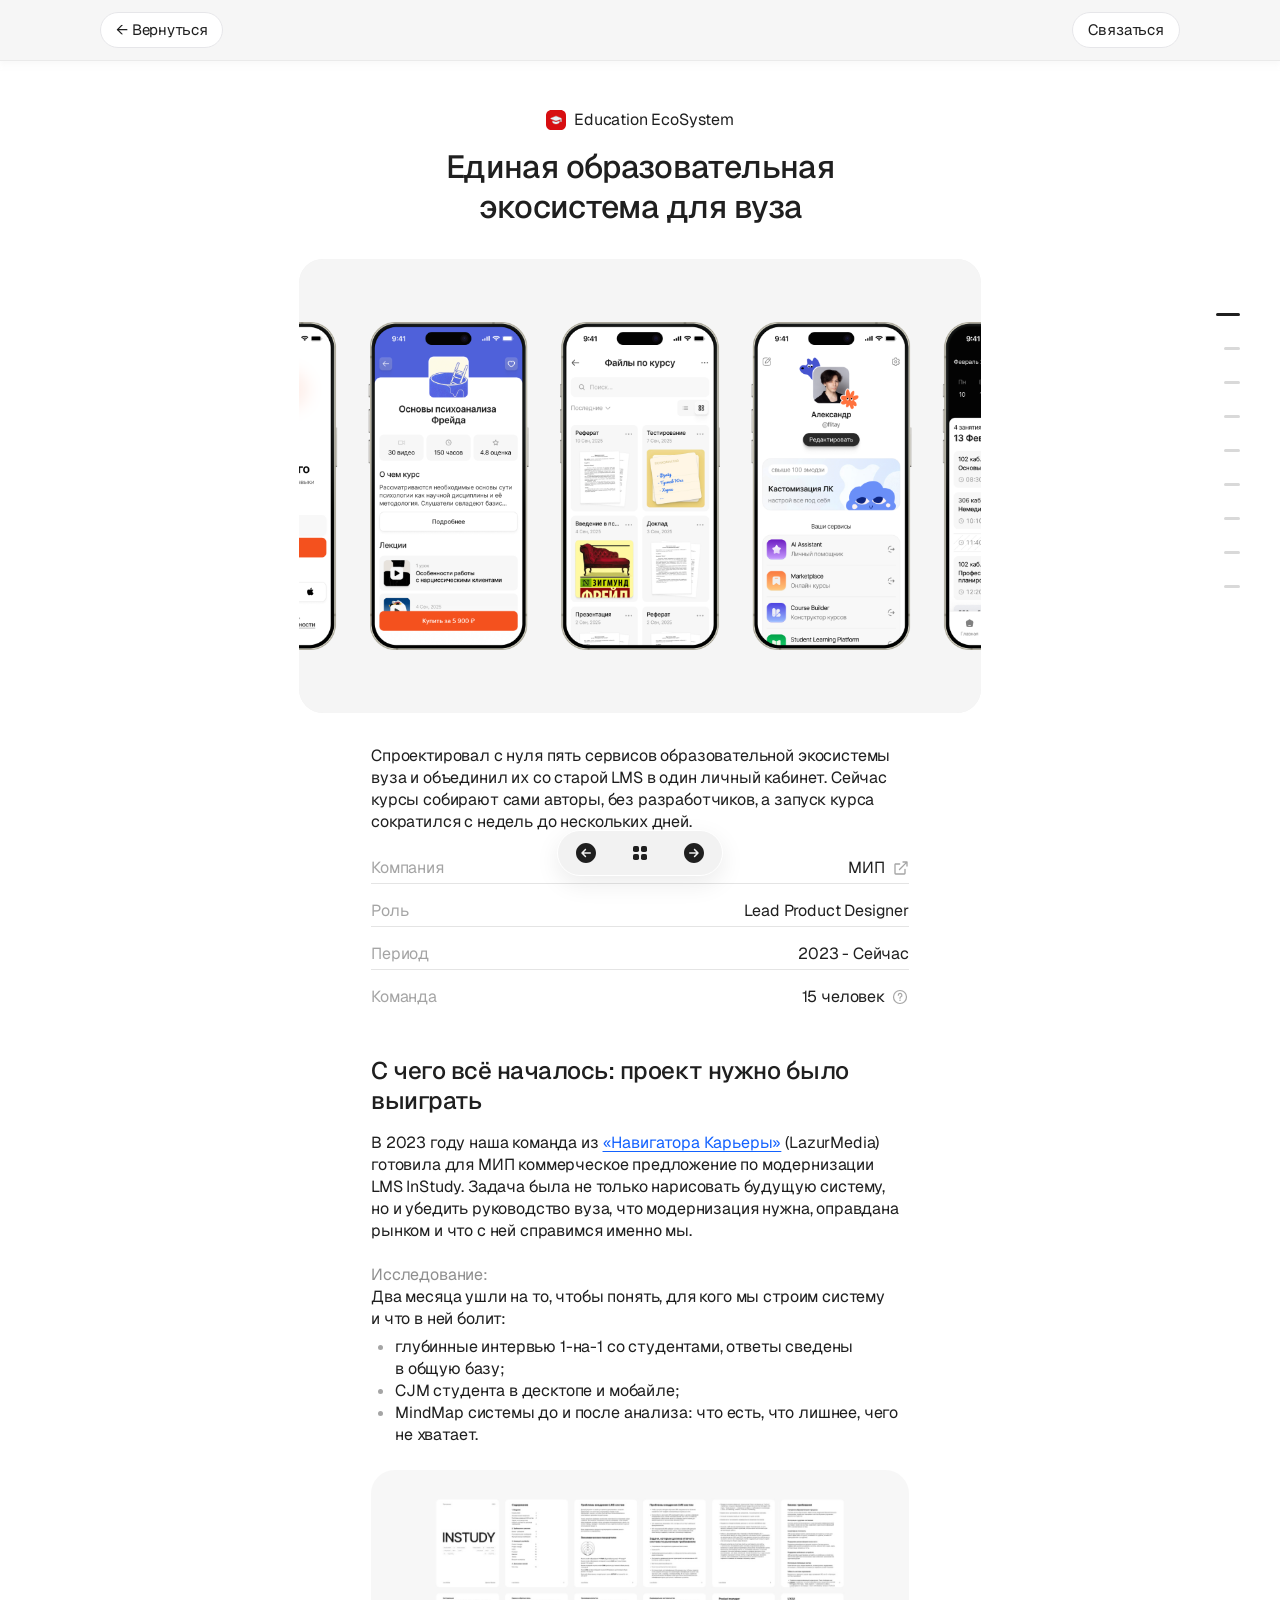
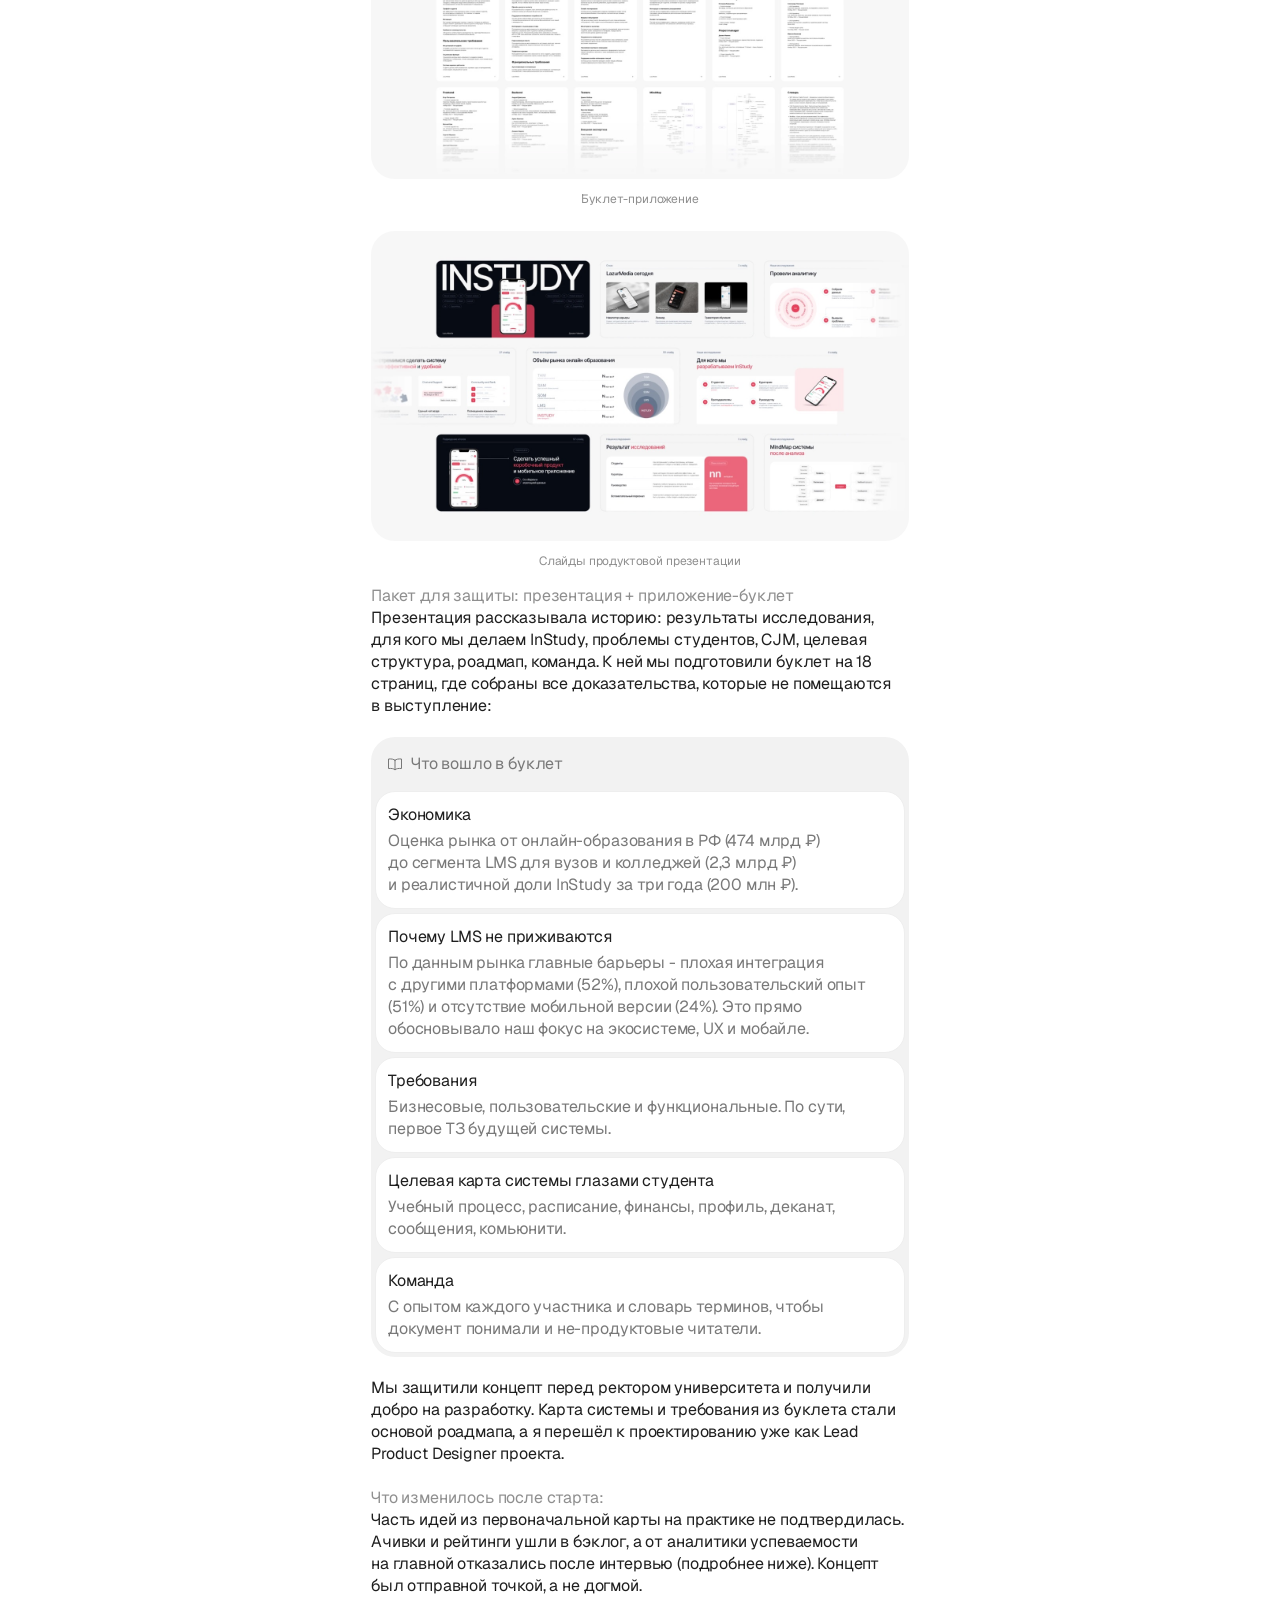
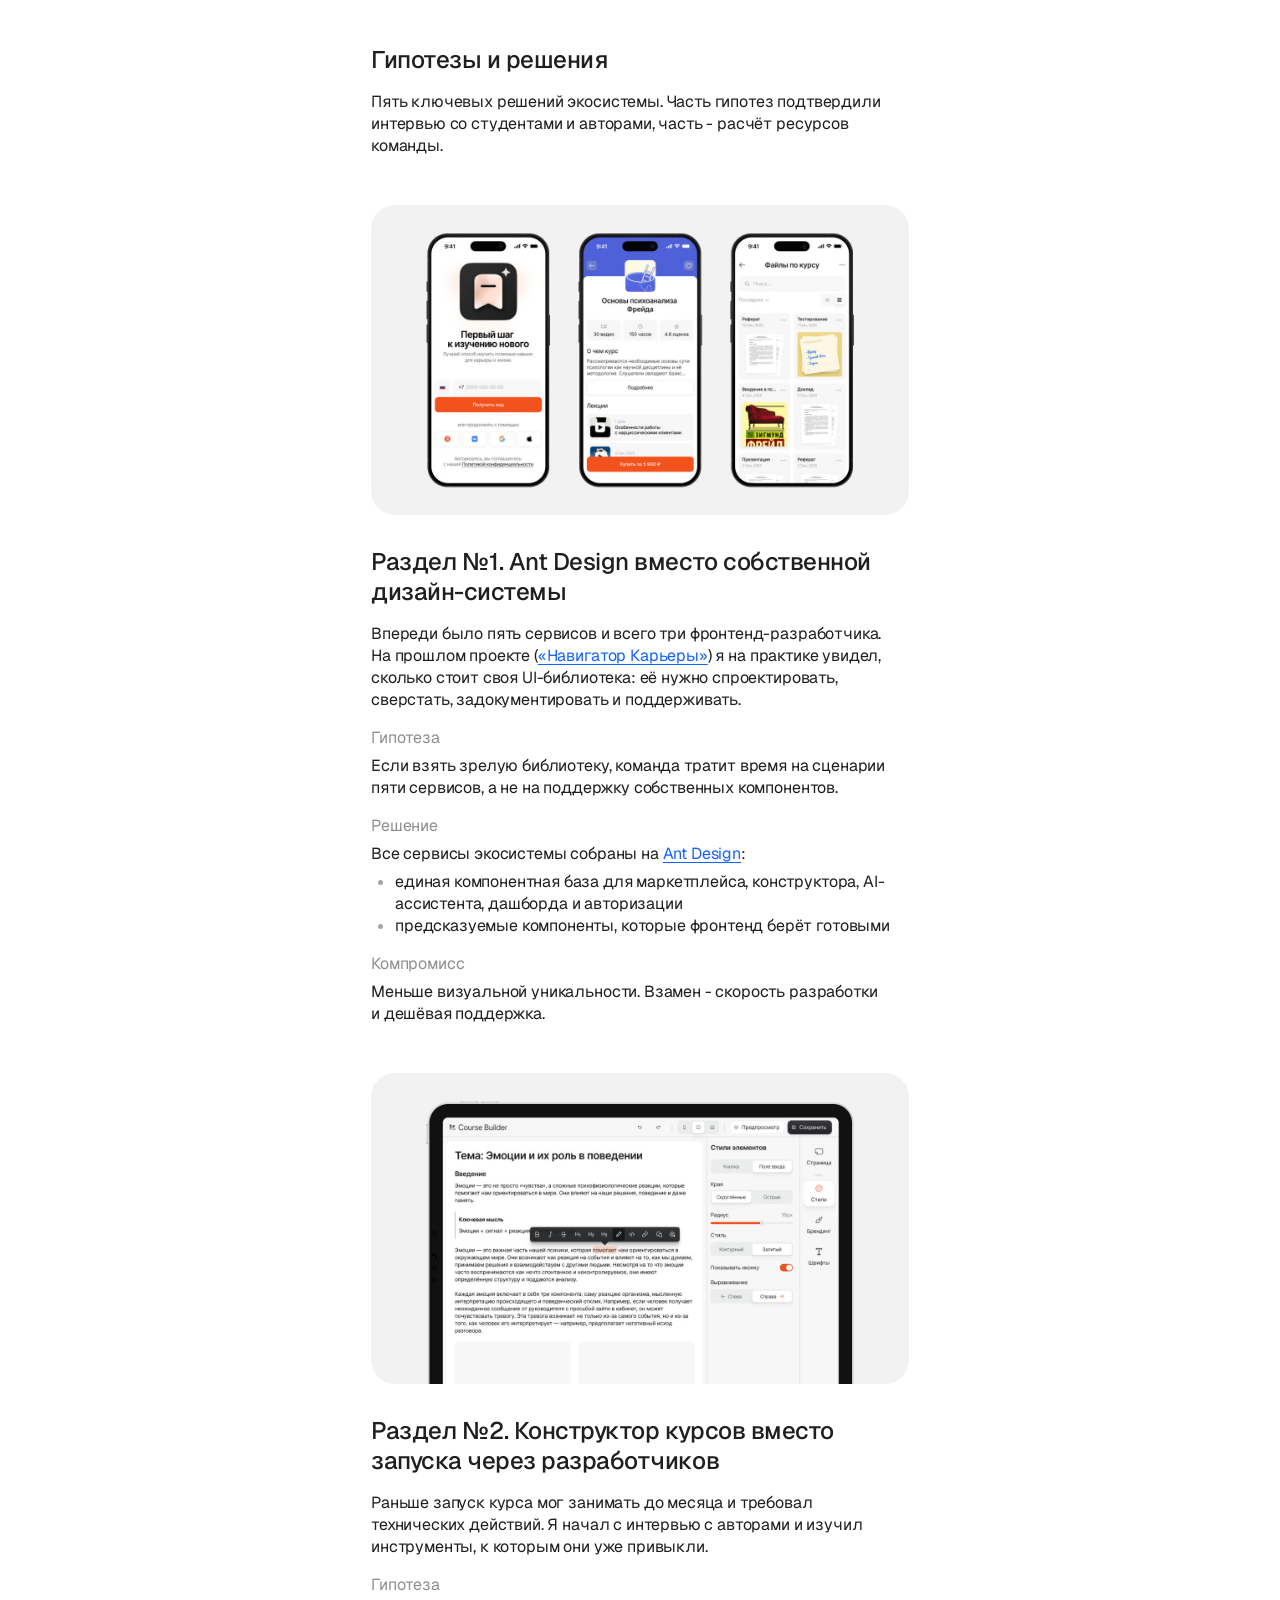
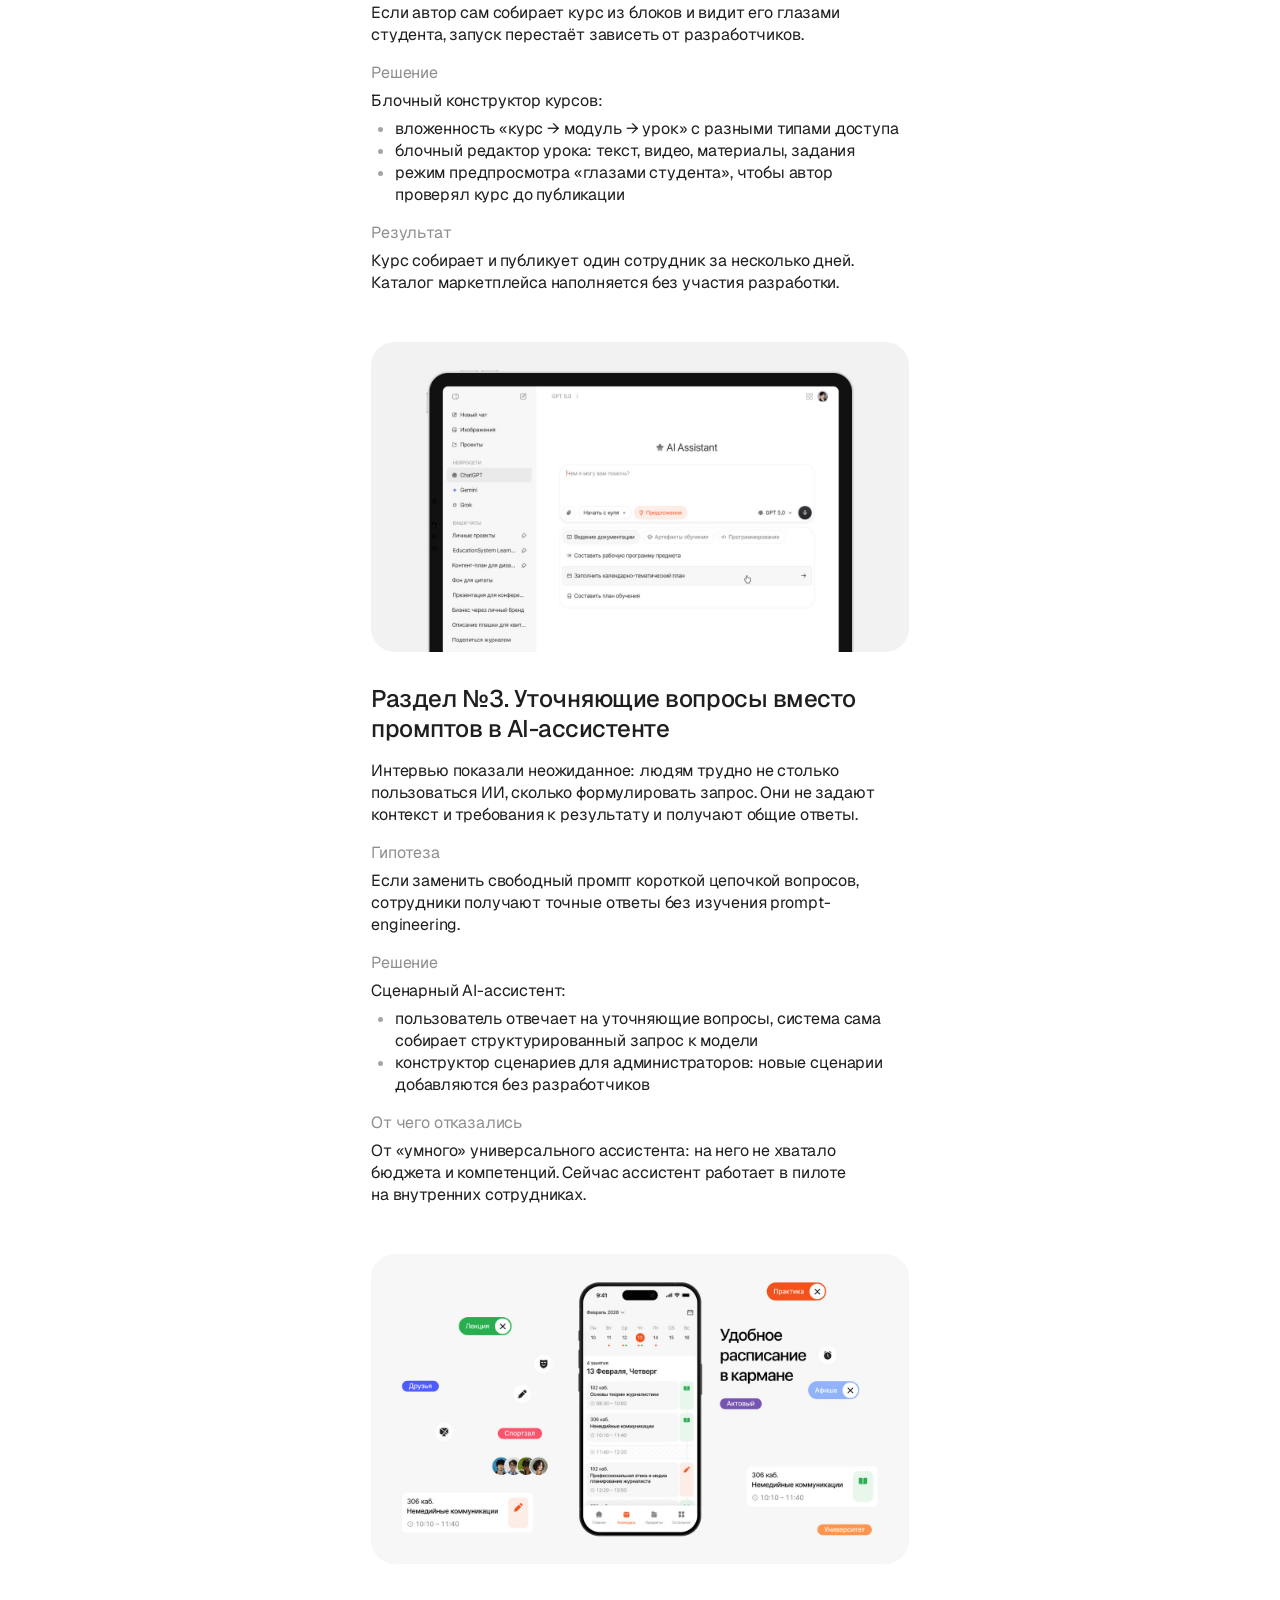
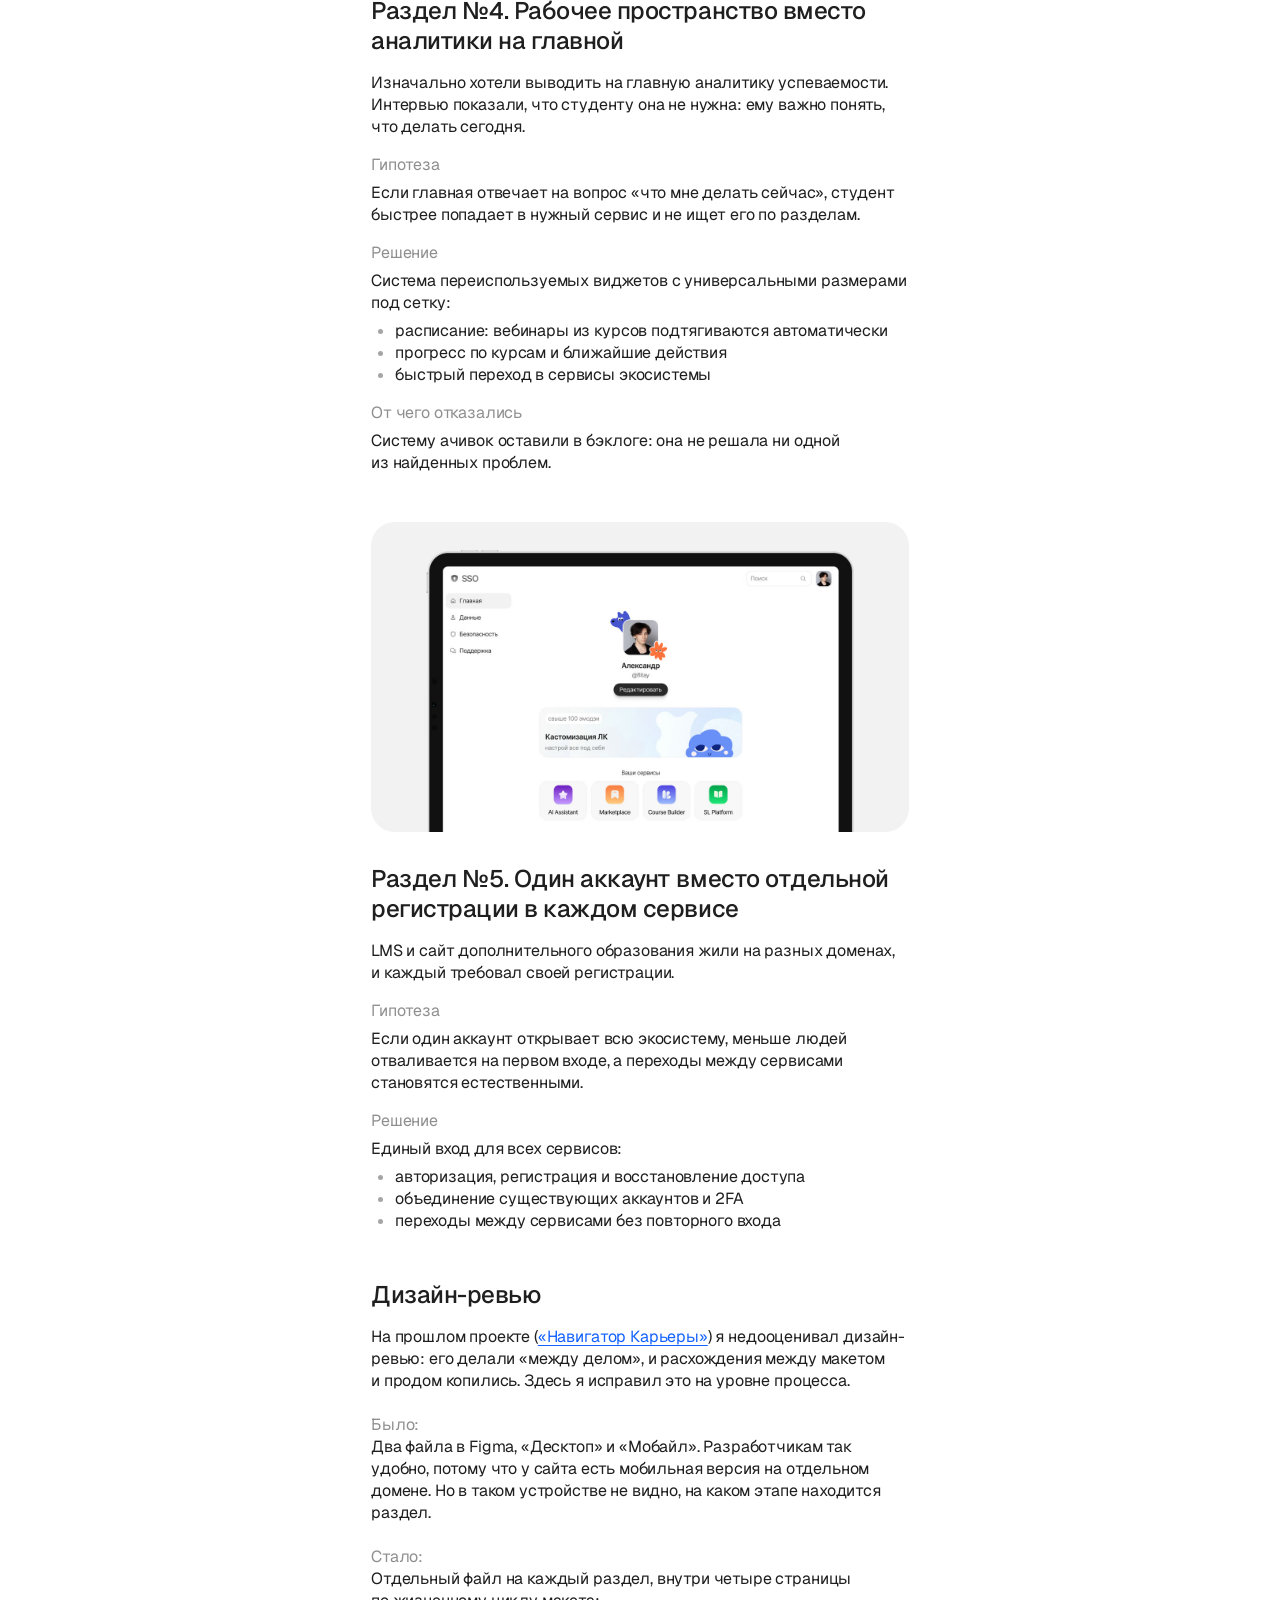
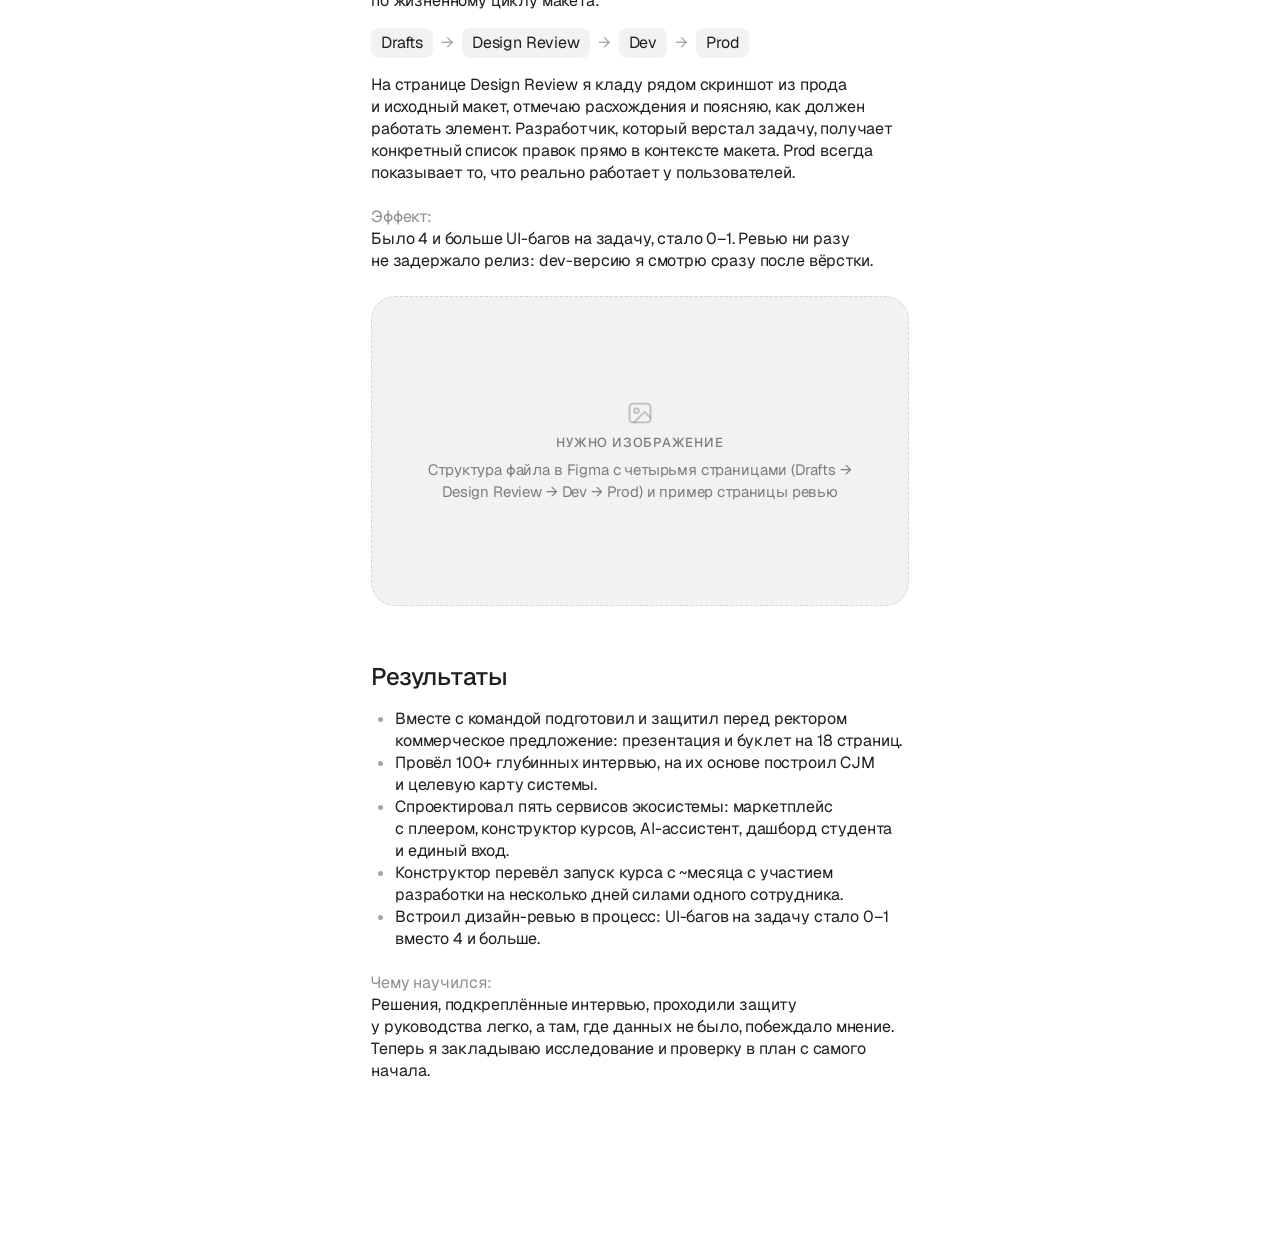
==== education/index.html @ 08cd6690 "Education: иконка книги у «Что вошло в буклет» Co-Authored-By: Claude Opus 5.5 <noreply@anthropic.co" ====
<!doctype html>
<html lang="ru">
<head>
  <meta charset="utf-8">
  <meta name="viewport" content="width=device-width, initial-scale=1">
  <title>Education EcoSystem - кейс Александра Лекомцева</title>
  <meta name="description" content="Спроектировал с нуля пять сервисов образовательной экосистемы вуза и объединил их со старой LMS в один личный кабинет.">
  <meta property="og:type" content="article">
  <meta property="og:title" content="Education EcoSystem - кейс Александра Лекомцева">
  <meta property="og:image" content="../assets/img/proj-edu.png">
  <meta name="theme-color" content="#FFFFFF">
  <link rel="icon" type="image/png" href="../assets/img/favicon.png">
  <link rel="preload" href="../assets/fonts/Geist.woff2" as="font" type="font/woff2" crossorigin>
  <link rel="stylesheet" href="../case.css">
  <script>document.documentElement.classList.add('js');try{var k='seen:'+location.pathname;if(sessionStorage.getItem(k))document.documentElement.classList.add('seen');sessionStorage.setItem(k,'1')}catch(e){}</script>
  <!-- Vercel Web Analytics -->
  <script>window.va = window.va || function () { (window.vaq = window.vaq || []).push(arguments); };</script>
  <script defer src="/_vercel/insights/script.js"></script>
  <!-- Vercel Speed Insights -->
  <script>window.si = window.si || function () { (window.siq = window.siq || []).push(arguments); };</script>
  <script defer src="/_vercel/speed-insights/script.js"></script>
</head>
<body>
  <a class="skip-link" href="#main">Перейти к содержанию</a>

  <header class="case-header">
    <a class="icon-btn icon-btn--text" href="../" data-back>← Вернуться</a>
    <a class="icon-btn icon-btn--text" href="https://t.me/flitay" target="_blank" rel="noopener">Связаться</a>
  </header>

  <main class="case case--narrow" id="main">
    <div class="case-top">
      <div class="c-intro reveal">
        <span class="c-brand"><img src="../assets/cases/icons/logo-education.svg" alt="">Education EcoSystem</span>
        <h1 class="h1">Единая образовательная экосистема для&nbsp;вуза</h1>
      </div>
      <figure class="picture reveal"><img src="../assets/img/proj-edu.png" alt="Экраны мобильного приложения Education EcoSystem" width="1040" height="692"></figure>
      <section class="block reveal">
        <div class="inset">
          <div class="prose"><p>Спроектировал с&nbsp;нуля пять сервисов образовательной экосистемы вуза и&nbsp;объединил их&nbsp;со&nbsp;старой LMS в&nbsp;один личный кабинет. Сейчас курсы собирают сами авторы, без&nbsp;разработчиков, а&nbsp;запуск курса сократился с&nbsp;недель до&nbsp;нескольких дней.</p></div>
          <div class="points"><div class="point"><span class="point__label">Компания</span><a class="company-link" href="https://inpsycho.ru/" target="_blank" rel="noopener" data-tip="Перейти на сайт">МИП<img src="../assets/cases/icons/link-a.svg" alt=""></a></div><div class="point"><span class="point__label">Роль</span><span>Lead Product Designer</span></div><div class="point"><span class="point__label">Период</span><span>2023 - Сейчас</span></div><div class="point"><span class="point__label">Команда</span><span class="team">15 человек<button class="team-info" type="button" data-tip="Владелец продукта, PM, тимлид, аналитик, 3 фронтенд- и 4 бэкенд-разработчика, 3 системных администратора, QA" data-tip-wrap aria-label="Состав команды: Владелец продукта, PM, тимлид, аналитик, 3 фронтенд- и 4 бэкенд-разработчика, 3 системных администратора, QA"><svg viewBox="0 0 16 16" fill="none" aria-hidden="true"><circle cx="8" cy="8" r="6.5" stroke="currentColor" stroke-width="1.2"/><path d="M6.3 6.2a1.8 1.8 0 1 1 2.6 1.6c-.5.3-.9.6-.9 1.2v.3" stroke="currentColor" stroke-width="1.2" stroke-linecap="round"/><circle cx="8" cy="11.3" r=".75" fill="currentColor"/></svg></button></span></div></div>
        </div>
      </section>
    </div>

    <section class="block" id="research">
      <div class="inset reveal">
        <h2 class="h2" data-toc="1" data-toc-label="С чего всё началось">С&nbsp;чего всё началось: проект нужно было выиграть</h2>
        <div class="prose"><p>В&nbsp;2023 году наша команда из <a class="link-preview" href="../navigator/">«Навигатора Карьеры»<span class="link-preview__card" aria-hidden="true"><img src="../assets/cases/navigator/cover.jpg" alt="" loading="lazy"><span class="link-preview__meta"><span class="link-preview__title">Навигатор Карьеры</span><span class="link-preview__year">2020&nbsp;- 2024</span></span><span class="link-preview__cta">Открыть кейс →</span></span></a> (LazurMedia) готовила для&nbsp;МИП коммерческое предложение по&nbsp;модернизации LMS InStudy. Задача была не&nbsp;только нарисовать будущую систему, но&nbsp;и&nbsp;убедить руководство вуза, что&nbsp;модернизация нужна, оправдана рынком и&nbsp;что&nbsp;с&nbsp;ней справимся именно мы.</p><p class="c-gap"><span class="lead-label">Исследование:</span><br>Два месяца ушли на&nbsp;то, чтобы понять, для&nbsp;кого мы&nbsp;строим систему и&nbsp;что&nbsp;в&nbsp;ней болит:</p><ul><li>глубинные интервью 1-на-1 со&nbsp;студентами, ответы сведены в&nbsp;общую базу;</li><li>CJM студента в&nbsp;десктопе и&nbsp;мобайле;</li><li>MindMap системы до&nbsp;и&nbsp;после анализа: что&nbsp;есть, что&nbsp;лишнее, чего не&nbsp;хватает.</li></ul></div><figure class="picture"><img src="../assets/cases/education/booklet.jpg" alt="Буклет-приложение InStudy на 18 страниц: содержание, проблемы внедрения LMS, экономика, требования, команда, MindMap" width="1364" height="785" loading="lazy"></figure><p class="c-caption">Буклет-приложение</p><figure class="picture"><img src="../assets/cases/education/presentation.jpg" alt="Слайды продуктовой презентации InStudy: аналитика, объём рынка, для кого мы разрабатываем, результаты исследований, MindMap" width="1364" height="785" loading="lazy"></figure><p class="c-caption">Слайды продуктовой презентации</p><div class="prose"><p><span class="lead-label">Пакет для&nbsp;защиты: презентация + приложение-буклет</span><br>Презентация рассказывала историю: результаты исследования, для&nbsp;кого мы&nbsp;делаем InStudy, проблемы студентов, CJM, целевая структура, роадмап, команда. К&nbsp;ней мы&nbsp;подготовили буклет на&nbsp;18 страниц, где собраны все доказательства, которые не&nbsp;помещаются в&nbsp;выступление:</p></div><div class="g-card"><div class="g-card__head"><img src="../assets/cases/icons/booklet.svg" alt="">Что вошло в буклет</div><div class="g-card__item g-point"><p class="g-point__title">Экономика</p><p class="g-point__text">Оценка рынка от&nbsp;онлайн-образования в&nbsp;РФ&nbsp;(474 млрд ₽) до&nbsp;сегмента LMS для вузов и&nbsp;колледжей (2,3 млрд ₽) и&nbsp;реалистичной доли InStudy за&nbsp;три года (200 млн ₽).</p></div><div class="g-card__item g-point"><p class="g-point__title">Почему LMS не&nbsp;приживаются</p><p class="g-point__text">По&nbsp;данным рынка главные барьеры&nbsp;- плохая интеграция с&nbsp;другими платформами (52%), плохой пользовательский опыт (51%) и&nbsp;отсутствие мобильной версии (24%). Это прямо обосновывало наш фокус на&nbsp;экосистеме, UX&nbsp;и&nbsp;мобайле.</p></div><div class="g-card__item g-point"><p class="g-point__title">Требования</p><p class="g-point__text">Бизнесовые, пользовательские и&nbsp;функциональные. По&nbsp;сути, первое ТЗ&nbsp;будущей системы.</p></div><div class="g-card__item g-point"><p class="g-point__title">Целевая карта системы глазами студента</p><p class="g-point__text">Учебный процесс, расписание, финансы, профиль, деканат, сообщения, комьюнити.</p></div><div class="g-card__item g-point"><p class="g-point__title">Команда</p><p class="g-point__text">С&nbsp;опытом каждого участника и&nbsp;словарь терминов, чтобы документ понимали и&nbsp;не-продуктовые читатели.</p></div></div><div class="prose"><p>Мы&nbsp;защитили концепт перед ректором университета и&nbsp;получили добро на&nbsp;разработку. Карта системы и&nbsp;требования из&nbsp;буклета стали основой роадмапа, а&nbsp;я&nbsp;перешёл к&nbsp;проектированию уже как&nbsp;Lead Product Designer проекта.</p><p class="c-gap"><span class="lead-label">Что&nbsp;изменилось после старта:</span><br>Часть идей из&nbsp;первоначальной карты на&nbsp;практике не&nbsp;подтвердилась. Ачивки и&nbsp;рейтинги ушли в&nbsp;бэклог, а&nbsp;от&nbsp;аналитики успеваемости на&nbsp;главной отказались после интервью (подробнее ниже). Концепт был отправной точкой, а&nbsp;не&nbsp;догмой.</p></div>
      </div>
    </section>
    <section class="block" id="solutions">
      <div class="inset reveal">
        <h2 class="h2" data-toc="1">Гипотезы и&nbsp;решения</h2>
        <div class="prose"><p>Пять ключевых решений экосистемы. Часть гипотез подтвердили интервью со&nbsp;студентами и&nbsp;авторами, часть&nbsp;- расчёт ресурсов команды.</p></div>
      </div>
    </section>
    <section class="block c-hyp" id="antd">
      <div class="inset reveal">
        <figure class="picture"><img src="../assets/cases/education/marketplace.jpg" alt="Маркетплейс курсов на Ant Design" width="1286" height="742" loading="lazy"></figure>
        <h3 class="h3" data-toc="2" data-toc-label="Ant Design">Раздел №1. Ant Design вместо собственной дизайн-системы</h3>
        <div class="prose"><p>Впереди было пять сервисов и&nbsp;всего три фронтенд-разработчика. На&nbsp;прошлом проекте (<a class="link-preview" href="../navigator/">«Навигатор Карьеры»<span class="link-preview__card" aria-hidden="true"><img src="../assets/cases/navigator/cover.jpg" alt="" loading="lazy"><span class="link-preview__meta"><span class="link-preview__title">Навигатор Карьеры</span><span class="link-preview__year">2020&nbsp;- 2024</span></span><span class="link-preview__cta">Открыть кейс →</span></span></a>) я&nbsp;на&nbsp;практике увидел, сколько стоит своя UI-библиотека: её&nbsp;нужно спроектировать, сверстать, задокументировать и&nbsp;поддерживать.</p><p class="c-label">Гипотеза</p><p>Если взять зрелую библиотеку, команда тратит время на&nbsp;сценарии пяти сервисов, а&nbsp;не&nbsp;на&nbsp;поддержку собственных компонентов.</p><p class="c-label">Решение</p><p>Все сервисы экосистемы собраны на <a class="text-link" href="https://ant.design/" target="_blank" rel="noopener">Ant Design</a>:</p><ul><li>единая компонентная база для&nbsp;маркетплейса, конструктора, AI-ассистента, дашборда и&nbsp;авторизации</li><li>предсказуемые компоненты, которые фронтенд берёт готовыми</li></ul><p class="c-label">Компромисс</p><p>Меньше визуальной уникальности. Взамен&nbsp;- скорость разработки и&nbsp;дешёвая поддержка.</p></div>
      </div>
    </section>
    <section class="block c-hyp" id="builder">
      <div class="inset reveal">
        <figure class="picture"><img src="../assets/cases/education/builder.jpg" alt="Редактор урока в конструкторе курсов" width="1286" height="742" loading="lazy"></figure>
        <h3 class="h3" data-toc="2" data-toc-label="Конструктор курсов">Раздел №2. Конструктор курсов вместо запуска через разработчиков</h3>
        <div class="prose"><p>Раньше запуск курса мог занимать до&nbsp;месяца и&nbsp;требовал технических действий. Я&nbsp;начал с&nbsp;интервью с&nbsp;авторами и&nbsp;изучил инструменты, к&nbsp;которым они уже привыкли.</p><p class="c-label">Гипотеза</p><p>Если автор сам собирает курс из&nbsp;блоков и&nbsp;видит его глазами студента, запуск перестаёт зависеть от&nbsp;разработчиков.</p><p class="c-label">Решение</p><p>Блочный конструктор курсов:</p><ul><li>вложенность «курс → модуль → урок» с&nbsp;разными типами доступа</li><li>блочный редактор урока: текст, видео, материалы, задания</li><li>режим предпросмотра «глазами студента», чтобы автор проверял курс до&nbsp;публикации</li></ul><p class="c-label">Результат</p><p>Курс собирает и&nbsp;публикует один сотрудник за&nbsp;несколько дней. Каталог маркетплейса наполняется без&nbsp;участия разработки.</p></div>
      </div>
    </section>
    <section class="block c-hyp" id="ai">
      <div class="inset reveal">
        <figure class="picture"><img src="../assets/cases/education/ai.jpg" alt="AI-ассистент: цепочка уточняющих вопросов" width="1286" height="742" loading="lazy"></figure>
        <h3 class="h3" data-toc="2" data-toc-label="AI-ассистент">Раздел №3. Уточняющие вопросы вместо промптов в&nbsp;AI-ассистенте</h3>
        <div class="prose"><p>Интервью показали неожиданное: людям трудно не&nbsp;столько пользоваться ИИ, сколько формулировать запрос. Они не&nbsp;задают контекст и&nbsp;требования к&nbsp;результату и&nbsp;получают общие ответы.</p><p class="c-label">Гипотеза</p><p>Если заменить свободный промпт короткой цепочкой вопросов, сотрудники получают точные ответы без&nbsp;изучения prompt-engineering.</p><p class="c-label">Решение</p><p>Сценарный AI-ассистент:</p><ul><li>пользователь отвечает на&nbsp;уточняющие вопросы, система сама собирает структурированный запрос к&nbsp;модели</li><li>конструктор сценариев для&nbsp;администраторов: новые сценарии добавляются без&nbsp;разработчиков</li></ul><p class="c-label">От&nbsp;чего отказались</p><p>От&nbsp;«умного» универсального ассистента: на&nbsp;него не&nbsp;хватало бюджета и&nbsp;компетенций. Сейчас ассистент работает в&nbsp;пилоте на&nbsp;внутренних сотрудниках.</p></div>
      </div>
    </section>
    <section class="block c-hyp" id="dashboard">
      <div class="inset reveal">
        <figure class="picture"><img src="../assets/cases/education/student.jpg" alt="Дашборд студента с виджетами" width="1364" height="786" loading="lazy"></figure>
        <h3 class="h3" data-toc="2" data-toc-label="Дашборд студента">Раздел №4. Рабочее пространство вместо аналитики на&nbsp;главной</h3>
        <div class="prose"><p>Изначально хотели выводить на&nbsp;главную аналитику успеваемости. Интервью показали, что&nbsp;студенту она не&nbsp;нужна: ему&nbsp;важно понять, что&nbsp;делать сегодня.</p><p class="c-label">Гипотеза</p><p>Если главная отвечает на&nbsp;вопрос «что&nbsp;мне делать сейчас», студент быстрее попадает в&nbsp;нужный сервис и&nbsp;не&nbsp;ищет его по&nbsp;разделам.</p><p class="c-label">Решение</p><p>Система переиспользуемых виджетов с&nbsp;универсальными размерами под сетку:</p><ul><li>расписание: вебинары из&nbsp;курсов подтягиваются автоматически</li><li>прогресс по&nbsp;курсам и&nbsp;ближайшие действия</li><li>быстрый переход в&nbsp;сервисы экосистемы</li></ul><p class="c-label">От&nbsp;чего отказались</p><p>Систему ачивок оставили в&nbsp;бэклоге: она не&nbsp;решала ни&nbsp;одной из&nbsp;найденных проблем.</p></div>
      </div>
    </section>
    <section class="block c-hyp" id="sso">
      <div class="inset reveal">
        <figure class="picture"><img src="../assets/cases/education/sso.jpg" alt="Экран единого входа" width="1364" height="786" loading="lazy"></figure>
        <h3 class="h3" data-toc="2" data-toc-label="Единый вход">Раздел №5. Один аккаунт вместо отдельной регистрации в&nbsp;каждом сервисе</h3>
        <div class="prose"><p>LMS и&nbsp;сайт дополнительного образования жили на&nbsp;разных доменах, и&nbsp;каждый требовал своей регистрации.</p><p class="c-label">Гипотеза</p><p>Если один аккаунт открывает всю экосистему, меньше людей отваливается на&nbsp;первом входе, а&nbsp;переходы между сервисами становятся естественными.</p><p class="c-label">Решение</p><p>Единый вход для&nbsp;всех сервисов:</p><ul><li>авторизация, регистрация и&nbsp;восстановление доступа</li><li>объединение существующих аккаунтов и&nbsp;2FA</li><li>переходы между сервисами без&nbsp;повторного входа</li></ul></div>
      </div>
    </section>
    <section class="block" id="review">
      <div class="inset reveal">
        <h2 class="h2" data-toc="1" data-toc-label="Дизайн-ревью">Дизайн-ревью</h2>
        <div class="prose"><p>На&nbsp;прошлом проекте (<a class="link-preview" href="../navigator/">«Навигатор Карьеры»<span class="link-preview__card" aria-hidden="true"><img src="../assets/cases/navigator/cover.jpg" alt="" loading="lazy"><span class="link-preview__meta"><span class="link-preview__title">Навигатор Карьеры</span><span class="link-preview__year">2020&nbsp;- 2024</span></span><span class="link-preview__cta">Открыть кейс →</span></span></a>) я&nbsp;недооценивал дизайн-ревью: его делали «между делом», и&nbsp;расхождения между макетом и&nbsp;продом копились. Здесь я&nbsp;исправил это&nbsp;на&nbsp;уровне процесса.</p><p class="c-gap"><span class="lead-label">Было:</span><br>Два файла в&nbsp;Figma, «Десктоп» и&nbsp;«Мобайл». Разработчикам так удобно, потому что&nbsp;у&nbsp;сайта есть мобильная версия на&nbsp;отдельном домене. Но&nbsp;в&nbsp;таком устройстве не&nbsp;видно, на&nbsp;каком этапе находится раздел.</p><p class="c-gap"><span class="lead-label">Стало:</span><br>Отдельный файл на&nbsp;каждый раздел, внутри четыре страницы по&nbsp;жизненному циклу макета:</p></div><div class="flow"><span class="chip">Drafts</span><span class="chip-arrow">→</span><span class="chip">Design Review</span><span class="chip-arrow">→</span><span class="chip">Dev</span><span class="chip-arrow">→</span><span class="chip">Prod</span></div><div class="prose"><p>На&nbsp;странице Design Review я&nbsp;кладу рядом скриншот из&nbsp;прода и&nbsp;исходный макет, отмечаю расхождения и&nbsp;поясняю, как&nbsp;должен работать элемент. Разработчик, который верстал задачу, получает конкретный список правок прямо в&nbsp;контексте макета. Prod всегда показывает то, что&nbsp;реально работает у&nbsp;пользователей.</p><p class="c-gap"><span class="lead-label">Эффект:</span><br>Было 4 и&nbsp;больше UI-багов на&nbsp;задачу, стало 0–1. Ревью ни&nbsp;разу не&nbsp;задержало релиз: dev-версию я&nbsp;смотрю сразу после вёрстки.</p></div><div class="media-ph" role="img" aria-label="Заглушка: Структура файла в Figma с четырьмя страницами (Drafts → Design Review → Dev → Prod) и пример страницы ревью"><svg viewBox="0 0 24 24" fill="none" stroke="currentColor" stroke-width="1.6" stroke-linecap="round" stroke-linejoin="round" aria-hidden="true"><rect x="3" y="4" width="18" height="16" rx="3"/><circle cx="9" cy="10" r="2"/><path d="M21 16l-5-5-9 9"/></svg><span class="media-ph__label">Нужно изображение</span><span class="media-ph__text">Структура файла в&nbsp;Figma с&nbsp;четырьмя страницами (Drafts → Design Review → Dev → Prod) и&nbsp;пример страницы ревью</span></div>
      </div>
    </section>
    <section class="block" id="result">
      <div class="inset reveal">
        <h2 class="h2" data-toc="1">Результаты</h2>
        <div class="prose"><ul><li>Вместе с&nbsp;командой подготовил и&nbsp;защитил перед ректором коммерческое предложение: презентация и&nbsp;буклет на&nbsp;18 страниц.</li><li>Провёл 100+ глубинных интервью, на&nbsp;их&nbsp;основе построил CJM и&nbsp;целевую карту системы.</li><li>Спроектировал пять сервисов экосистемы: маркетплейс с&nbsp;плеером, конструктор курсов, AI-ассистент, дашборд студента и&nbsp;единый вход.</li><li>Конструктор перевёл запуск курса с&nbsp;~месяца с&nbsp;участием разработки на&nbsp;несколько дней силами одного сотрудника.</li><li>Встроил дизайн-ревью в&nbsp;процесс: UI-багов на&nbsp;задачу стало 0–1 вместо 4 и&nbsp;больше.</li></ul><p class="c-gap"><span class="lead-label">Чему научился:</span><br>Решения, подкреплённые интервью, проходили защиту у&nbsp;руководства легко, а&nbsp;там, где данных не&nbsp;было, побеждало мнение. Теперь я&nbsp;закладываю исследование и&nbsp;проверку в&nbsp;план с&nbsp;самого начала.</p></div>
      </div>
    </section>
  </main>

  <nav class="toc" aria-label="Содержание кейса"><div class="toc__panel"><ol class="toc__list"></ol></div></nav>

  <nav class="case-nav" aria-label="Другие кейсы">
    <a href="../kraevision/" data-tip="КраеВидение" aria-label="Предыдущий кейс: КраеВидение"><img src="../assets/cases/icons/nav-prev.svg" alt=""></a>
    <a href="../#projects" data-tip="Все проекты" aria-label="Все проекты"><svg viewBox="0 0 20 20" fill="#1F1F1F" aria-hidden="true"><rect x="3" y="3" width="6" height="6" rx="1.8"/><rect x="11" y="3" width="6" height="6" rx="1.8"/><rect x="3" y="11" width="6" height="6" rx="1.8"/><rect x="11" y="11" width="6" height="6" rx="1.8"/></svg></a>
    <a href="../navigator/" data-tip="Навигатор Карьеры" aria-label="Следующий кейс: Навигатор Карьеры"><img src="../assets/cases/icons/nav-next.svg" alt=""></a>
  </nav>

  <script src="../case.js" defer></script>
</body>
</html>
---- case.css ----
/* Общие стили страниц кейсов (education / kraevision / navigator) */
@font-face {
  font-family: "Geist";
  src: url("assets/fonts/Geist.woff2") format("woff2");
  font-weight: 100 900;
  font-style: normal;
  font-display: swap;
}

:root {
  --bg: #FFFFFF;
  --surface: #FFFFFF;
  --muted-bg: #F2F2F2;
  --soft-bg: #F4F4F4;
  --text: #1F1F1F;
  --black: #000000;
  --stroke: #E4E4E4;
  --stroke-soft: #EEEEEE;
  --btn-stroke: #E6E6E9;
  --blue: #1362FF;
  --purple: #8A38F5;
  --hover-light: #E6E6E6;

  --column: 730px;
  --content: 682px;
  --text-w: 538px;
  --gutter: 24px;

  --ease: cubic-bezier(.25, .1, .25, 1);
  --spring: cubic-bezier(.34, 1.25, .64, 1);
}

*, *::before, *::after { box-sizing: border-box; }
html { -webkit-text-size-adjust: 100%; overflow-x: clip; }

body {
  margin: 0;
  background: var(--bg);
  color: var(--text);
  font-family: "Geist", -apple-system, BlinkMacSystemFont, "Segoe UI", Roboto, sans-serif;
  font-size: 16px;
  line-height: 22px;
  letter-spacing: -0.01em;
  -webkit-font-smoothing: antialiased;
  -moz-osx-font-smoothing: grayscale;
}

h1, h2, h3, h4, p, ul, ol, figure { margin: 0; padding: 0; }
img, video { display: block; max-width: 100%; }
a { color: inherit; text-decoration: none; }
button { font: inherit; color: inherit; background: none; border: 0; padding: 0; cursor: pointer; }
:focus-visible { outline: 2px solid var(--blue); outline-offset: 2px; border-radius: 8px; }

.skip-link {
  position: fixed; left: 16px; top: -48px; z-index: 200;
  padding: 8px 16px; background: var(--text); color: #fff; border-radius: 60px;
  transition: top .2s var(--ease);
}
.skip-link:focus { top: 12px; }

/* ---------- Tooltip (как на главной) ---------- */
[data-tip] { position: relative; }
[data-tip]::after {
  content: attr(data-tip);
  position: absolute; bottom: calc(100% + 8px); left: 50%;
  padding: 4px 8px; border-radius: 8px;
  background: var(--text); color: #fff;
  font-size: 12px; line-height: 16px; letter-spacing: -0.12px; white-space: nowrap;
  opacity: 0; pointer-events: none;
  filter: blur(6px);
  transform: translate(calc(-50% + var(--tip-dx, 0px)), 4px) scale(.94);
  transform-origin: 50% 100%;
  transition: opacity .3s var(--ease), filter .3s var(--ease), transform .3s var(--ease);
  z-index: 20;
}
[data-tip-pos="bottom"]::after {
  bottom: auto; top: calc(100% + 8px);
  transform: translate(calc(-50% + var(--tip-dx, 0px)), -4px) scale(.94);
  transform-origin: 50% 0;
}
[data-tip]:hover::after, [data-tip]:focus-visible::after {
  opacity: 1; filter: blur(0); transform: translate(calc(-50% + var(--tip-dx, 0px)), 0) scale(1);
}

/* ---------- Header ---------- */
.case-header {
  position: fixed; inset: 0 0 auto 0; z-index: 50;
  height: 61px;
  /* контейнер 1080px как на главной */
  padding: 0 max(16px, calc((100% - 1080px) / 2));
  display: flex; justify-content: space-between; align-items: center;
  border-bottom: 1px solid hsl(0deg 0% 91.7647%);
  background: hsl(0deg 0% 96.0784% / 0.9);
  box-shadow: 0 4px 4px 0 rgba(245, 245, 245, 0.50);
  -webkit-backdrop-filter: blur(4px);
  backdrop-filter: blur(4px);
}
/* Кнопки — как «Связаться» на главной: белая пилюля 36px, отступы 8/16 */
.icon-btn {
  height: 36px;
  padding: 0 15px;
  display: inline-flex; align-items: center; justify-content: center;
  border-radius: 70px;
  background: var(--surface);
  border: 1px solid #E6E6E9; /* как у кнопок соцсетей на главной */
  transition: background-color .2s var(--ease), transform .2s var(--ease);
}
.icon-btn:hover { background: var(--hover-light); }
.icon-btn:active { transform: scale(.94); }
.icon-btn img { width: 18px; height: 18px; object-fit: contain; }
.icon-btn--text { font-size: 15px; line-height: 20px; letter-spacing: -0.15px; color: #1F1F1F; white-space: nowrap; }
/* ---------- Layout ---------- */
.case {
  max-width: var(--column);
  margin: 0 auto;
  /* 61px шапка + 48px — как на главной */
  padding: 109px var(--gutter) 160px;
  --case-gap: 72px;
  display: flex; flex-direction: column;
  gap: var(--case-gap);
}
/* Медиа сразу после своего текстового раздела — вплотную к тексту (12px), а не через отступ между разделами */
.case > section.block + div.block--tight { margin-top: calc(12px - var(--case-gap)); }
/* Одиночный заголовок группы разделов («Ключевые решения», «Этапы продукта») — вдвое ближе к первому разделу */
.case > .block--heading + * { margin-top: calc(var(--case-gap) / 2 - var(--case-gap)); }
/* Текст, продолжающийся под картинкой, — на 32px от неё (12px gap блока + 20px) */
.block--tight > :is(.picture, .media-row, .media-ph, .caption) + .inset { margin-top: 20px; }
.block { display: flex; flex-direction: column; gap: 32px; scroll-margin-top: 85px; }
.block--tight { gap: 12px; }
.inset { padding: 0 72px; display: flex; flex-direction: column; gap: 16px; }
.stack-32 { display: flex; flex-direction: column; gap: 32px; }
.stack-16 { display: flex; flex-direction: column; gap: 16px; }
[id], [data-toc] { scroll-margin-top: 85px; }

/* ---------- Typography ---------- */
.h1 { font-size: 32px; line-height: 40px; font-weight: 500; letter-spacing: -0.02em; }
.h2 { font-size: 32px; line-height: 40px; font-weight: 500; letter-spacing: -0.02em; }
.h3 { font-size: 24px; line-height: 30px; font-weight: 500; letter-spacing: -0.02em; }
.h4 { font-size: 20px; line-height: 26px; font-weight: 500; letter-spacing: -0.015em; }
.lead { opacity: .8; }
.muted { opacity: .5; }
.strong { font-weight: 600; }
.prose { display: flex; flex-direction: column; gap: 12px; }
.prose ul { padding-left: 22px; display: flex; flex-direction: column; gap: 4px; }
.prose li::marker { color: rgba(31, 31, 31, .4); }
.prose ul.dash { list-style: none; padding-left: 0; }
.prose ul.dash li::before { content: "– "; color: rgba(31, 31, 31, .4); }
.text-link { color: var(--blue); text-decoration: underline; text-decoration-thickness: 1px; text-underline-offset: 3px; transition: opacity .2s var(--ease); }
.text-link:hover { opacity: .7; }
.note { opacity: .5; }

.title-row { display: flex; align-items: center; gap: 12px; }
.title-row img { width: 32px; height: 32px; flex: none; border-radius: 8px; }

/* ---------- Intro: meta points ---------- */
.points { display: flex; flex-direction: column; gap: 16px; padding-top: 8px; }
.point {
  display: flex; justify-content: space-between; align-items: center; gap: 16px;
  padding-bottom: 4px;
  border-bottom: 1px solid var(--stroke);
}
.point:last-child { border-bottom: 0; padding-bottom: 0; }
.point__label { opacity: .4; }
.company-link { display: inline-flex; align-items: center; gap: 8px; transition: opacity .2s var(--ease); }
.company-link img { width: 16px; height: 16px; opacity: .4; transition: opacity .2s var(--ease); }
.company-link:hover img { opacity: 1; }

/* ---------- Pictures ---------- */
.picture {
  border-radius: 24px;
  overflow: hidden;
  background: var(--muted-bg);
}
.picture img, .picture video { width: 100%; height: auto; }
.picture--cover img { aspect-ratio: 682 / 393; object-fit: cover; }
.picture--flat { background: none; }
.rounded { border-radius: 16px; }

/* ---------- Ссылка на другой кейс с карточкой-превью при наведении ---------- */
.link-preview {
  position: relative;
  color: var(--blue);
  text-decoration: underline; text-decoration-thickness: 1px; text-underline-offset: 3px;
}
.link-preview__card {
  position: absolute; left: 50%; bottom: calc(100% + 10px); z-index: 30;
  width: 248px;
  padding: 6px;
  border-radius: 16px;
  background: var(--surface);
  border: 1px solid #EAEAEA;
  box-shadow: 0 12px 32px rgba(0, 0, 0, .12);
  display: flex; flex-direction: column; gap: 6px;
  color: var(--text); text-decoration: none; white-space: normal;
  opacity: 0; visibility: hidden; filter: blur(6px);
  transform: translate(calc(-50% + var(--lp-dx, 0px)), 6px) scale(.96);
  transform-origin: 50% 100%;
  transition: opacity .25s var(--ease), filter .25s var(--ease), transform .25s var(--ease), visibility 0s linear .25s;
}
/* невидимый «мостик», чтобы карточка не пропадала, пока ведёшь к ней курсор */
.link-preview__card::after { content: ""; position: absolute; left: 0; right: 0; top: 100%; height: 12px; }
.link-preview__card img { width: 100%; aspect-ratio: 16 / 10; object-fit: cover; border-radius: 10px; background: var(--muted-bg); }
.link-preview__meta { display: flex; justify-content: space-between; align-items: baseline; gap: 8px; padding: 2px 6px 0; }
.link-preview__title { font-size: 14px; line-height: 20px; font-weight: 500; }
.link-preview__year { font-size: 13px; line-height: 18px; color: rgba(31, 31, 31, .5); white-space: nowrap; }
.link-preview__cta { padding: 0 6px 4px; font-size: 13px; line-height: 18px; color: var(--blue); }
/* если сверху не хватает места (шапка) — карточка открывается под ссылкой */
.link-preview.is-below .link-preview__card { bottom: auto; top: calc(100% + 10px); transform-origin: 50% 0; transform: translate(calc(-50% + var(--lp-dx, 0px)), -6px) scale(.96); }
.link-preview.is-below .link-preview__card::after { top: auto; bottom: 100%; }
@media (hover: hover) {
  .link-preview:hover .link-preview__card, .link-preview:focus-visible .link-preview__card {
    opacity: 1; visibility: visible; filter: blur(0);
    transform: translate(calc(-50% + var(--lp-dx, 0px)), 0) scale(1);
    transition: opacity .25s var(--ease), filter .25s var(--ease), transform .25s var(--ease), visibility 0s;
  }
}
@media (hover: none) { .link-preview__card { display: none; } }

/* ---------- Две картинки рядом ---------- */
.media-row { display: grid; grid-template-columns: repeat(2, minmax(0, 1fr)); gap: 4px; }
.media-row > * { margin: 0; }
.media-cell { display: flex; flex-direction: column; gap: 12px; }
.media-row .media-ph { padding: 16px; }
@media (max-width: 600px) { .media-row { grid-template-columns: minmax(0, 1fr); } }

/* ---------- Пункты-карточки (как «Достижения» в опыте работы на главной) ---------- */
.g-point { display: flex; flex-direction: column; gap: 4px; }
.g-point__num { font-size: 14px; line-height: 20px; color: rgba(31, 31, 31, .4); }
.g-point__title { color: var(--text); }
.g-point__text { color: rgba(31, 31, 31, .6); }
.g-point__list { margin: 4px 0 0; padding-left: 20px; color: rgba(31, 31, 31, .6); display: flex; flex-direction: column; gap: 2px; }
.g-point__list li::marker { color: rgba(31, 31, 31, .35); }
.inset > .g-card, .prose > .g-card { margin: 4px 0; }

/* Метки «Результат:», «Компромисс:» и т. п. — обычный текст, серым */
.lead-label { color: rgba(31, 31, 31, .5); }

/* Команда: число + значок (?) с тултипом состава */
.team { display: inline-flex; align-items: center; gap: 6px; cursor: pointer; }
.team-info {
  width: 18px; height: 18px;
  display: grid; place-items: center;
  border-radius: 50%;
  color: rgba(31, 31, 31, .4);
  transition: color .2s var(--ease);
}
.team:hover .team-info, .team-info:focus-visible { color: var(--text); }
.team-info svg { width: 16px; height: 16px; }
[data-tip-wrap]::after {
  white-space: normal;
  width: max-content; max-width: 260px;
  text-align: left;
  padding: 8px 10px;
  line-height: 17px;
}
/* значок стоит у правого края строки — подсказка раскрывается влево и вниз (сверху мешает шапка) */
.team-info[data-tip]::after { left: auto; right: -6px; bottom: auto; top: calc(100% + 8px); transform: translateY(-4px) scale(.94); transform-origin: 100% 0; }
/* подсказка открывается при наведении и на число, и на значок */
.team:hover .team-info[data-tip]::after, .team-info[data-tip]:focus-visible::after { opacity: 1; filter: blur(0); transform: none; }

/* Кнопка «Открыть в Figma» */
.btn-figma {
  display: inline-flex; align-items: center; gap: 8px;
  height: 36px; padding: 0 15px;
  border-radius: 60px;
  background: var(--surface);
  border: 1px solid #E6E6E9;
  color: var(--text); text-decoration: none;
  font-size: 15px; line-height: 20px;
  transition: background-color .2s var(--ease), transform .2s var(--ease);
}
.btn-figma:hover { background: #F5F5F5; }
.btn-figma:active { transform: scale(.97); }
.btn-figma img { width: 16px; height: 16px; object-fit: contain; }

/* ---------- Заглушка для медиа, которого пока нет ---------- */
.media-ph {
  aspect-ratio: 682 / 393;
  border-radius: 24px;
  background: var(--muted-bg);
  border: 1.5px dashed #D6D6D6;
  display: flex; flex-direction: column; align-items: center; justify-content: center; gap: 8px;
  padding: 24px;
  text-align: center;
  color: rgba(31, 31, 31, .55);
}
.media-ph--tall { aspect-ratio: 682 / 480; }
.media-ph svg { width: 28px; height: 28px; opacity: .45; }
.media-ph__label { font-size: 13px; line-height: 16px; font-weight: 500; letter-spacing: .06em; text-transform: uppercase; }
.media-ph__text { max-width: 440px; font-size: 15px; line-height: 22px; }

/* ---------- Подпись-сноска, плашка NDA, цитата, цепочка этапов ---------- */
.team-note { font-size: 14px; line-height: 20px; color: rgba(31, 31, 31, .5); }
.caption { font-size: 14px; line-height: 20px; color: rgba(31, 31, 31, .5); text-align: center; }
.nda {
  display: inline-flex; align-items: center; gap: 8px;
  padding: 6px 12px; border-radius: 60px;
  background: var(--muted-bg);
  font-size: 14px; line-height: 20px; color: rgba(31, 31, 31, .6);
}
.quote {
  margin: 0;
  padding: 20px 24px;
  border-radius: 24px;
  background: var(--muted-bg);
  display: flex; flex-direction: column; gap: 12px;
}
.quote p { font-size: 18px; line-height: 26px; font-weight: 500; letter-spacing: -0.015em; }
.quote footer { display: flex; align-items: center; gap: 12px; color: rgba(31, 31, 31, .6); font-size: 15px; line-height: 20px; }
.quote footer img { width: 40px; height: 40px; border-radius: 50%; object-fit: cover; }
.quote__stars { width: 80px; height: 14px; }
.flow { display: flex; flex-wrap: wrap; align-items: center; gap: 6px; }
.flow .chip { padding: 4px 10px; border-radius: 8px; background: var(--muted-bg); }
.flow .chip-arrow { opacity: .4; }
.lesson {
  padding: 20px 24px;
  border-radius: 24px;
  border: 1px solid #EAEAEA;
  display: flex; flex-direction: column; gap: 8px;
}
.problems { list-style: none; padding: 0; counter-reset: p; display: flex; flex-direction: column; gap: 12px; }
.problems li { counter-increment: p; display: grid; grid-template-columns: 28px 1fr; gap: 12px; }
.problems li::before {
  content: counter(p);
  width: 28px; height: 28px; border-radius: 50%;
  display: grid; place-items: center;
  background: var(--text); color: #fff;
  font-size: 14px; line-height: 1; font-weight: 500;
}
.table-wrap { overflow-x: auto; border: 1px solid #EAEAEA; border-radius: 16px; }
.table { width: 100%; border-collapse: collapse; font-size: 15px; line-height: 22px; }
.table th, .table td { text-align: left; padding: 10px 14px; vertical-align: top; }
.table th { font-weight: 500; color: rgba(31, 31, 31, .5); background: var(--muted-bg); }
.table tr + tr td { border-top: 1px solid #EAEAEA; }
.summary__item ul { padding-left: 20px; display: flex; flex-direction: column; gap: 4px; }
.summary__item li { line-height: 24px; }
.summary__item li::marker { color: rgba(31, 31, 31, .4); }

.divider {
  height: 1px;
  background: linear-gradient(90deg, rgba(213, 213, 213, 0) 0%, #D5D5D5 50%, rgba(213, 213, 213, 0) 100%);
}

/* ---------- Gray card with white items (как «Достижения» на главной) ---------- */
.g-card {
  background: var(--muted-bg);
  border-radius: 24px;
  padding: 4px;
  display: flex; flex-direction: column; gap: 4px;
}
.g-card__head { display: flex; align-items: center; gap: 8px; padding: 12px; color: rgba(0, 0, 0, .5); }
.g-card__head img { width: 16px; height: 16px; opacity: .5; }
.g-card__item {
  background: var(--surface);
  border: 1px solid var(--stroke-soft);
  border-radius: 20px;
  padding: 12px;
  color: var(--black);
}
.g-cards { display: flex; flex-direction: column; gap: 8px; }

/* Нумерованные решения: текст + картинка */
.solution { flex-direction: row; }
.solution > * { flex: 1 1 0; min-width: 0; }
.solution .g-card__item { border: 0; display: flex; flex-direction: column; gap: 8px; }
.solution__img { border-radius: 20px; overflow: hidden; aspect-ratio: 335 / 167; background: #fff; }
.solution__img img { width: 100%; height: 100%; object-fit: cover; }

/* Чипы */
.chips { display: flex; flex-wrap: wrap; align-items: center; gap: 4px; }
.chip {
  padding: 2px 4px; border-radius: 4px;
  background: rgba(19, 98, 255, .1);
}
.chip-arrow { opacity: .5; padding: 0 2px; }
.field-types { display: flex; flex-direction: column; gap: 4px; padding-left: 22px; }
.field-type { display: flex; align-items: center; gap: 8px; }
.field-type img { width: 16px; height: 16px; opacity: .6; }

/* ---------- Results bento ---------- */
.bento { background: var(--muted-bg); border-radius: 24px; padding: 4px; display: flex; flex-direction: column; gap: 4px; }
.bento__row { display: flex; gap: 4px; }
.bento__row > * { flex: 1 1 0; min-width: 0; }
.tile {
  position: relative;
  background: var(--surface);
  border-radius: 20px;
  padding: 12px;
  display: flex; flex-direction: column; justify-content: space-between;
  gap: 32px;
  min-height: 100px;
  overflow: hidden;
}
.tile--orange { background: #FFF6EB; }
.tile--blue { background: #EBF1FF; }
.tile--hero { min-height: 144px; padding-right: 240px; }
.tile__img {
  position: absolute; right: 0; bottom: 0;
  width: 218px; height: auto;
  pointer-events: none;
}
.tile__stat { font-weight: 500; }
.tools { display: flex; gap: 16px; opacity: .5; }
.tool { display: inline-flex; align-items: center; gap: 4px; }
.tool svg, .tool img { width: 16px; height: 16px; }
.review { gap: 24px; justify-content: flex-start; }
.review__person { display: flex; align-items: center; gap: 12px; }
.review__person > div { flex: 1; display: flex; flex-direction: column; gap: 4px; }
.review__person img { width: 48px; height: 48px; border-radius: 50%; object-fit: cover; }
.review__block { display: flex; flex-direction: column; gap: 4px; }
.review__stars { width: 96px; height: 16px; }

/* ---------- «Коротко о кейсе» (как аккордеон «Опыт работы» на главной) ---------- */
.case-top { display: flex; flex-direction: column; gap: 32px; }
.case-top .summary { margin: 0 72px; }
.summary {
  background: var(--surface);
  border: 1px solid #EAEAEA;
  border-radius: 24px;
}
.summary__top {
  width: 100%;
  display: flex; align-items: center; justify-content: space-between; gap: 12px;
  padding: 16px 16px 16px 20px;
  text-align: left;
  font-size: 16px; line-height: 22px; font-weight: 500; letter-spacing: -0.16px;
  border-radius: 24px;
}
.summary__chevron {
  width: 32px; height: 32px; flex: none;
  border-radius: 50%;
  background: url("assets/img/chevron.svg") center / 32px no-repeat;
  transition: transform .3s var(--ease), background-color .2s var(--ease);
}
.summary__top:hover .summary__chevron { background-color: #F5F5F5; }
.summary__top[aria-expanded="true"] .summary__chevron { transform: rotate(180deg); }
.summary__panel { display: grid; grid-template-rows: 0fr; transition: grid-template-rows .35s var(--ease); }
.summary__panel.is-open { grid-template-rows: 1fr; }
.summary__panel[hidden] { display: grid; }
.summary__panel > div { overflow: hidden; }
.summary__body {
  padding: 0 20px;
  display: flex; flex-direction: column; gap: 20px;
  opacity: 0;
  transition: opacity .25s var(--ease), padding .35s var(--ease);
}
.summary__panel.is-open .summary__body { opacity: 1; padding-bottom: 20px; }
.summary__item { display: flex; flex-direction: column; gap: 8px; }
.summary__label {
  font-size: 13px; line-height: 16px; font-weight: 500;
  letter-spacing: .06em; text-transform: uppercase;
  color: rgba(31, 31, 31, .5);
}
.summary__item p { line-height: 26px; }
.summary__thumbs { display: flex; flex-wrap: wrap; gap: 8px; padding-top: 4px; }
.thumb {
  width: 64px; height: 64px;
  border-radius: 12px;
  overflow: hidden;
  background: #fff;
  box-shadow: inset 0 0 0 1px rgba(0, 0, 0, .04);
  transition: transform .25s var(--ease), box-shadow .25s var(--ease);
}
.thumb img { width: 100%; height: 100%; object-fit: cover; }
.thumb:hover { transform: translateY(-2px) scale(1.04); box-shadow: 0 6px 16px rgba(0, 0, 0, .1); }

/* ---------- Боковая навигация по заголовкам (как в Notion) ---------- */
.toc {
  position: fixed; right: 24px; top: 50%; z-index: 60;
  transform: translateY(-50%);
  display: none;
}
@media (min-width: 1100px) { .toc { display: block; } }
.toc__panel {
  position: relative;
  padding: 12px;
  border-radius: 24px;
  background: rgba(255, 255, 255, 0);
  box-shadow: 0 8px 32px rgba(0, 0, 0, 0);
  transition: background-color .3s var(--ease), box-shadow .3s var(--ease);
}
.toc__list { list-style: none; display: flex; flex-direction: column; gap: 2px; }
.toc__link {
  display: flex; align-items: center; justify-content: space-between; gap: 16px;
  height: 32px;
  padding: 0 4px 0 0;
  border-radius: 12px;
  color: rgba(31, 31, 31, .6);
  transition: background-color .2s var(--ease), color .2s var(--ease);
}
.toc__label {
  flex: 1 1 auto;
  text-align: left;
  max-width: 0;
  overflow: hidden; white-space: nowrap; text-overflow: ellipsis;
  font-size: 15px; line-height: 20px; letter-spacing: -0.15px;
  opacity: 0; filter: blur(4px);
  transition: max-width .35s var(--ease), opacity .25s var(--ease), filter .3s var(--ease);
}
.toc__dash {
  flex: none;
  width: 16px; height: 3px; border-radius: 2px;
  background: #D9D9D9;
  transition: width .3s var(--spring), background-color .3s var(--ease);
}
.toc__item.is-active .toc__dash { width: 24px; background: var(--text); }
.toc__item.is-active .toc__link { color: var(--text); }
.toc__item--sub .toc__label { padding-left: 16px; }
.toc__item:not(.toc__item--sub) .toc__link { color: rgba(31, 31, 31, .85); }

.toc:hover .toc__panel, .toc:focus-within .toc__panel {
  background: rgba(255, 255, 255, .96);
  box-shadow: 0 8px 32px rgba(0, 0, 0, .12), 0 0 0 1px rgba(0, 0, 0, .04);
  -webkit-backdrop-filter: blur(12px); backdrop-filter: blur(12px);
}
.toc:hover .toc__label, .toc:focus-within .toc__label { max-width: 280px; opacity: 1; filter: blur(0); }
.toc:hover .toc__link, .toc:focus-within .toc__link { padding-left: 12px; }
.toc:hover .toc__link:hover, .toc:focus-within .toc__link:focus-visible { background: #F5F5F5; color: var(--text); }
.toc__link { transition: background-color .2s var(--ease), color .2s var(--ease), padding .35s var(--ease); }

/* ---------- Нижняя навигация между кейсами ---------- */
.case-nav {
  position: fixed; left: 50%; bottom: 24px; z-index: 70;
  transform: translateX(-50%);
  display: flex; gap: 2px;
  padding: 2px;
  border-radius: 24px;
  background: var(--muted-bg);
  border: 1px solid #fff;
  box-shadow: 0 8px 24px rgba(0, 0, 0, .08);
}
.case-nav a {
  width: 52px; height: 40px;
  display: grid; place-items: center;
  border-radius: 20px;
  transition: background-color .2s var(--ease), transform .2s var(--ease);
}
.case-nav a:hover { background: rgba(0, 0, 0, .05); }
.case-nav a:active { transform: scale(.94); }
.case-nav img, .case-nav svg { width: 20px; height: 20px; }

/* ---------- Появление блоков при скролле — только при первом заходе на страницу ---------- */
.js:not(.seen) .reveal { opacity: 0; transform: translateY(16px); transition: opacity .6s var(--ease), transform .6s var(--ease); }
.js:not(.seen) .reveal.is-visible { opacity: 1; transform: none; }
@media (prefers-reduced-motion: reduce) {
  .js:not(.seen) .reveal { opacity: 1; transform: none; transition: none; }
  *, *::before, *::after { transition-duration: 0s !important; }
}

/* ---------- Responsive ---------- */
@media (max-width: 767px) {
  :root { --gutter: 16px; }
  .case { --case-gap: 56px; padding-bottom: 120px; }
  .inset { padding: 0; }
  .case-top .summary { margin: 0; }
  .case { padding-top: 93px; }
  .h1, .h2 { font-size: 28px; line-height: 34px; }
  .h3 { font-size: 22px; line-height: 28px; }
  .picture, .g-card, .bento { border-radius: 20px; }
  .solution { flex-direction: column; }
  .solution > * { flex: none; }
  .tile--hero { padding-right: 12px; padding-bottom: 120px; }
  .tile__img { width: 190px; }
  .summary__thumbs { gap: 6px; }
  .thumb { width: 56px; height: 56px; }
}
@media (max-width: 480px) {
  .bento__row { flex-direction: column; }
  .point { flex-wrap: wrap; row-gap: 0; }
}

/* ---------- Просмотр картинок кейса в модалке ---------- */
.zoomable { cursor: zoom-in; }
.case-lightbox {
  position: fixed; inset: 0; z-index: 400;
  display: grid; place-items: center;
  padding: 24px;
  background: rgba(20, 20, 20, .82);
  -webkit-backdrop-filter: blur(6px); backdrop-filter: blur(6px);
  opacity: 0; visibility: hidden;
  transition: opacity .3s var(--ease), visibility 0s linear .3s;
  cursor: zoom-out;
}
.case-lightbox.is-open { opacity: 1; visibility: visible; transition: opacity .3s var(--ease); }
.case-lightbox__img {
  /* по бокам место под кнопку закрытия (24 + 44 + 16), чтобы фото её не перекрывало */
  max-width: min(calc(100vw - 168px), 1400px);
  max-height: calc(100vh - 168px);
  max-height: calc(100dvh - 168px);
  width: auto; height: auto;
  border-radius: 12px;
  box-shadow: 0 30px 80px rgba(0, 0, 0, .45);
  background: #fff;
  opacity: 0; filter: blur(12px); transform: scale(.94);
  transition: opacity .3s var(--ease), filter .3s var(--ease), transform .4s cubic-bezier(.34, 1.2, .64, 1);
  cursor: default;
}
.case-lightbox.is-open .case-lightbox__img { opacity: 1; filter: blur(0); transform: none; }
.case-lightbox__img.is-swapping { opacity: 0; filter: blur(8px); transition: opacity .15s, filter .15s; }
.case-lightbox__btn {
  position: fixed; top: 50%;
  width: 44px; height: 44px; margin-top: -22px;
  display: grid; place-items: center;
  border-radius: 50%;
  background: rgba(255, 255, 255, .14);
  color: #fff;
  transition: background-color .2s var(--ease), transform .2s var(--ease), opacity .2s var(--ease);
}
.case-lightbox__btn:hover { background: rgba(255, 255, 255, .26); }
.case-lightbox__btn:active { transform: scale(.94); }
.case-lightbox__btn[hidden] { display: none; }
.case-lightbox__btn svg { width: 20px; height: 20px; }
.case-lightbox__btn--close { top: 24px; right: 24px; margin-top: 0; }
.case-lightbox__counter { position: fixed; top: 34px; left: 24px; color: rgba(255, 255, 255, .7); font-size: 15px; line-height: 20px; font-variant-numeric: tabular-nums; }
@media (max-width: 767px) {
  .case-lightbox { padding: 12px; }
  .case-lightbox__img { max-width: 100%; max-height: calc(100dvh - 160px); border-radius: 8px; }
}

/* ---------- Узкая колонка (КраеВидение, Навигатор): картинки по ширине текста ---------- */
.case--narrow { --case-gap: 48px; }
.case--narrow .h2 { font-size: 24px; line-height: 30px; }
.case--narrow .prose { gap: 6px; }
.case--narrow .prose ul { padding-left: 24px; gap: 0; }
.case--narrow .inset > :is(.picture, .compare, .media-ph, .table-wrap) { margin: 8px 0; }
.case--narrow .inset > :is(.picture, .media-ph) + :is(.picture, .media-ph) { margin-top: -12px; }
.case--narrow .inset > :is(.picture, .compare, .media-ph) + .c-caption { margin-top: -12px; }
.case--narrow .review { display: flex; flex-direction: column; gap: 24px; margin: 0; }
.c-hyp .inset > .picture { margin-top: 0; }
.c-hyp .inset > .picture + .h3 { margin-top: 8px; }
.c-label { color: rgba(31, 31, 31, .5); margin-top: 10px; }
.c-caption { font-size: 12px; line-height: 16px; color: rgba(31, 31, 31, .5); text-align: center; }
.c-intro { display: flex; flex-direction: column; align-items: center; gap: 16px; text-align: center; }
.c-intro .h1 { max-width: var(--text-w); }
.c-brand { display: inline-flex; align-items: center; gap: 8px; }
.c-brand img { width: 20px; height: 20px; }

/* ---------- Слайдер «до / после» ---------- */
@property --pos { syntax: "<percentage>"; inherits: true; initial-value: 0%; }
.compare {
  --pos: 50%;
  position: relative;
  aspect-ratio: 1286 / 741;
  border-radius: 24px;
  overflow: hidden;
  background: var(--muted-bg);
  cursor: ew-resize;
  user-select: none; -webkit-user-select: none;
  touch-action: pan-y;
}
.compare.is-anim { transition: --pos .5s var(--ease); }
.compare img { position: absolute; inset: 0; width: 100%; height: 100%; object-fit: cover; pointer-events: none; -webkit-user-drag: none; }
.compare__after { clip-path: inset(0 0 0 var(--pos)); }
.compare__line {
  position: absolute; top: 0; bottom: 0; left: var(--pos);
  width: 2px; margin-left: -1px;
  background: #fff; box-shadow: 0 0 0 .5px rgba(0, 0, 0, .12);
  pointer-events: none;
}
.compare__knob {
  position: absolute; top: 50%; left: clamp(22px, var(--pos), calc(100% - 22px));
  width: 36px; height: 36px; margin: -18px 0 0 -18px;
  border-radius: 50%;
  display: grid; place-items: center;
  background: #fff; color: var(--text);
  box-shadow: 0 4px 16px rgba(0, 0, 0, .18);
  pointer-events: none;
  transition: transform .2s var(--ease);
}
.compare__knob svg { width: 18px; height: 18px; }
.compare:hover .compare__knob, .compare.is-drag .compare__knob { transform: scale(1.08); }
.compare__tag {
  position: absolute; top: 12px;
  padding: 4px 10px; border-radius: 60px;
  background: rgba(31, 31, 31, .7); color: #fff;
  font-size: 12px; line-height: 16px;
  -webkit-backdrop-filter: blur(6px); backdrop-filter: blur(6px);
  pointer-events: none;
  transition: opacity .25s var(--ease);
}
.compare__tag--before { left: 12px; }
.compare__tag--after { right: 12px; opacity: 0; }
.compare.is-past .compare__tag--after { opacity: 1; }
.compare.is-end .compare__tag--before { opacity: 0; }
@media (max-width: 767px) { .compare { border-radius: 20px; } }
.case--narrow .media-ph { aspect-ratio: 538 / 310; }
.c-hyp .inset > :is(.picture, .media-ph):first-child { margin-top: 0; }
.c-hyp .inset > .media-ph + .h3 { margin-top: 8px; }
.c-center { display: flex; justify-content: center; margin-top: -12px; }

/* ---------- Видео: подложка-скелетон и плавное появление ---------- */
/* скрыто с первой отрисовки (класс .js ставится в <head>), проявляется, когда пошло воспроизведение */
.picture video { transition: opacity .5s var(--ease); }
.js .picture video[data-autoplay]:not(.is-ready) { opacity: 0; }
.picture:has(> video) { position: relative; }
.js .picture:has(> video[data-autoplay]:not(.is-ready))::after {
  content: ""; position: absolute; inset: 0; pointer-events: none;
  background: linear-gradient(100deg, transparent 30%, rgba(255, 255, 255, .35) 50%, transparent 70%) #F2F2F2;
  background-size: 200% 100%;
  animation: shimmer 1.4s linear infinite;
}
@keyframes shimmer { from { background-position: 150% 0; } to { background-position: -50% 0; } }

/* ---------- Узкая колонка: мелочи для «Навигатора» ---------- */
.c-gap { margin-top: 16px; }            /* абзац после пустой строки: 6 + 16 = 22px */
.c-label-gap { margin-top: 10px; }
.c-fields { padding-left: 0; gap: 4px; }
.c-tile-soft { background: var(--muted-bg); }
.c-tile-figma { min-height: 118px; gap: 24px; }
.c-tile-figma > div:first-child { display: flex; flex-direction: column; gap: 4px; padding-right: 60px; }
.c-tile-figma__logo { position: absolute; top: 12px; right: 12px; width: 48px; height: 48px; padding: 9px; border-radius: 50%; background: var(--muted-bg); }
/* мокап ноутбука: на всю высоту плитки, прижат к низу, верх с пустым полем обрезается */
.c-tile-soft .tile__img { width: 218px; height: 144px; object-fit: cover; object-position: center bottom; }
/* номер вместо иконки в заголовке карточки и карточка из нескольких абзацев (МИП) */
.g-card__num { min-width: 16px; font-variant-numeric: tabular-nums; }
.c-item { display: flex; flex-direction: column; gap: 6px; }
.c-item ul { padding-left: 24px; }
.c-item ul li::marker { color: rgba(31, 31, 31, .4); }
.c-item > p + p:has(.lead-label) { margin-top: 10px; }
.c-brand__round { border-radius: 6px; }
/* Таблица: серая шапка, белое тело со скруглёнными верхними углами */
.table-wrap { background: var(--muted-bg); }
.table { border-collapse: separate; border-spacing: 0; }
.table td { background: var(--surface); }
.table tbody tr:first-child td:first-child { border-top-left-radius: 12px; }
.table tbody tr:first-child td:last-child { border-top-right-radius: 12px; }
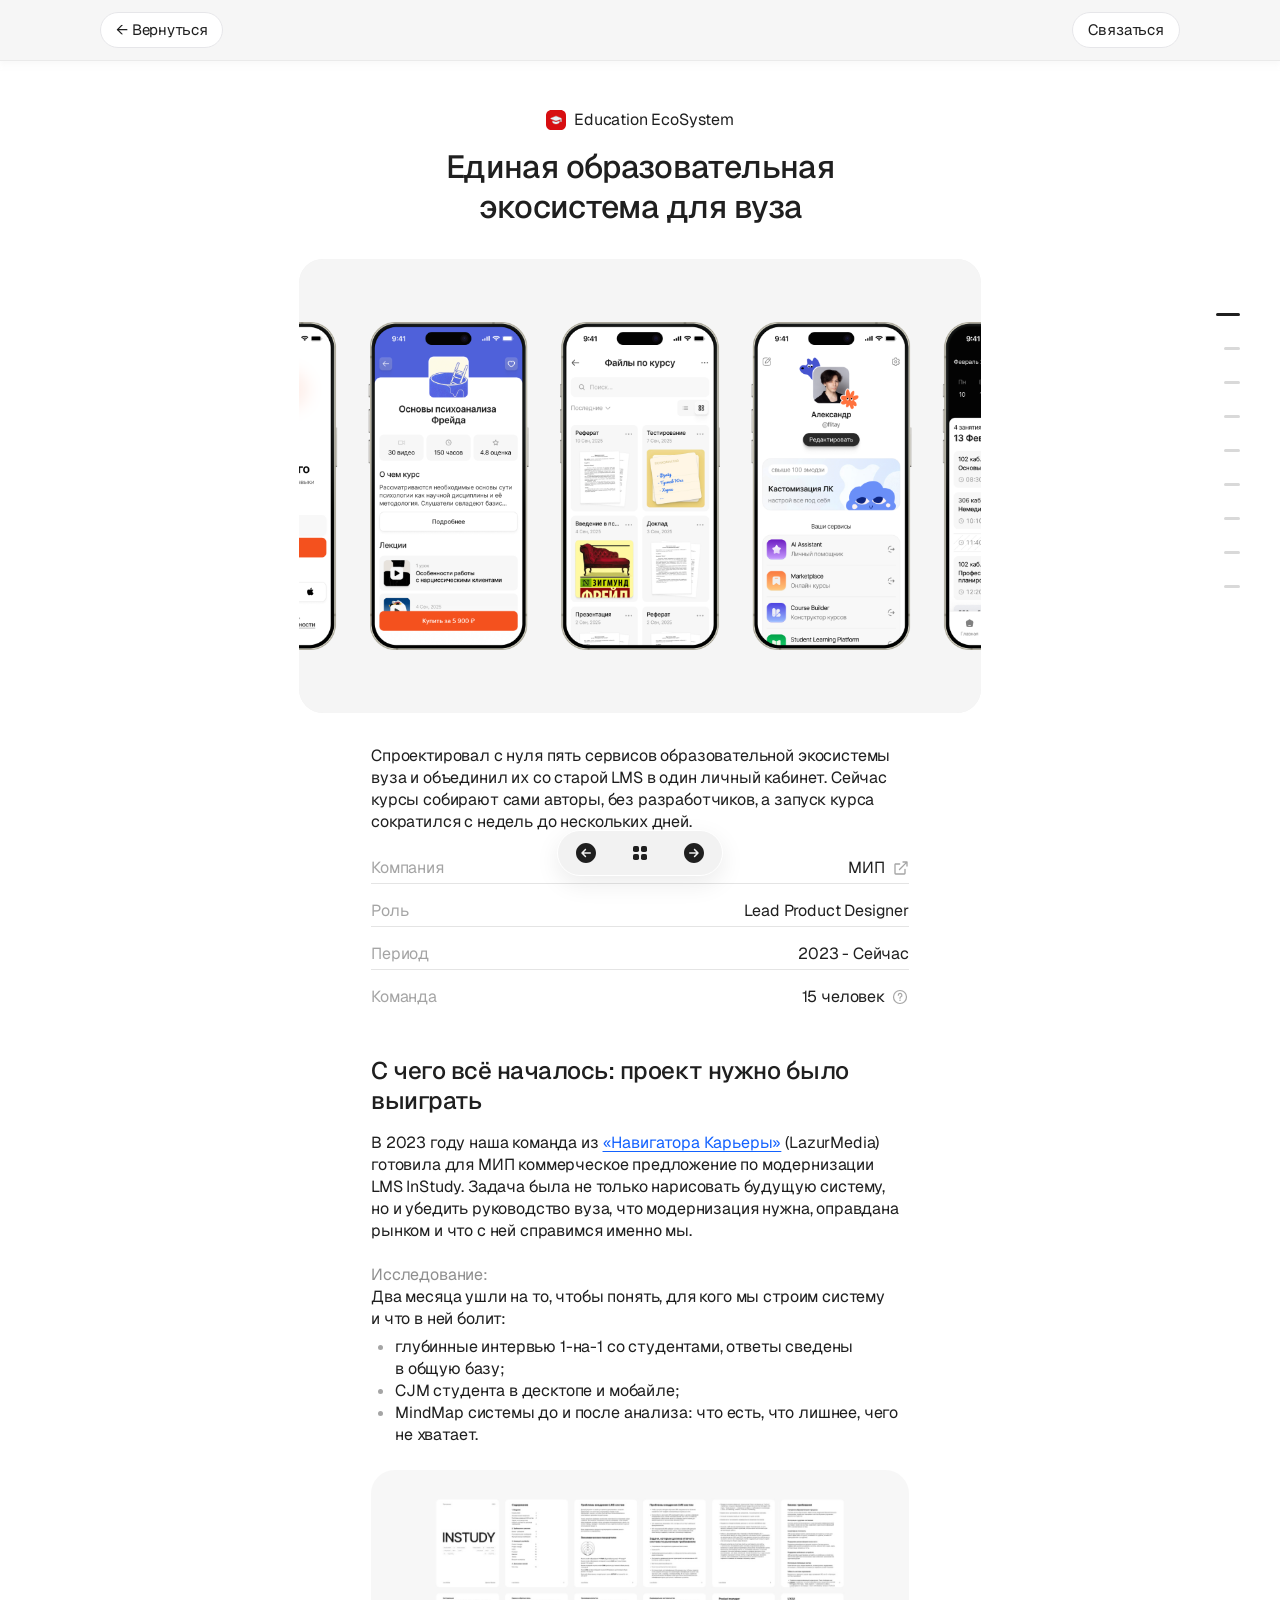
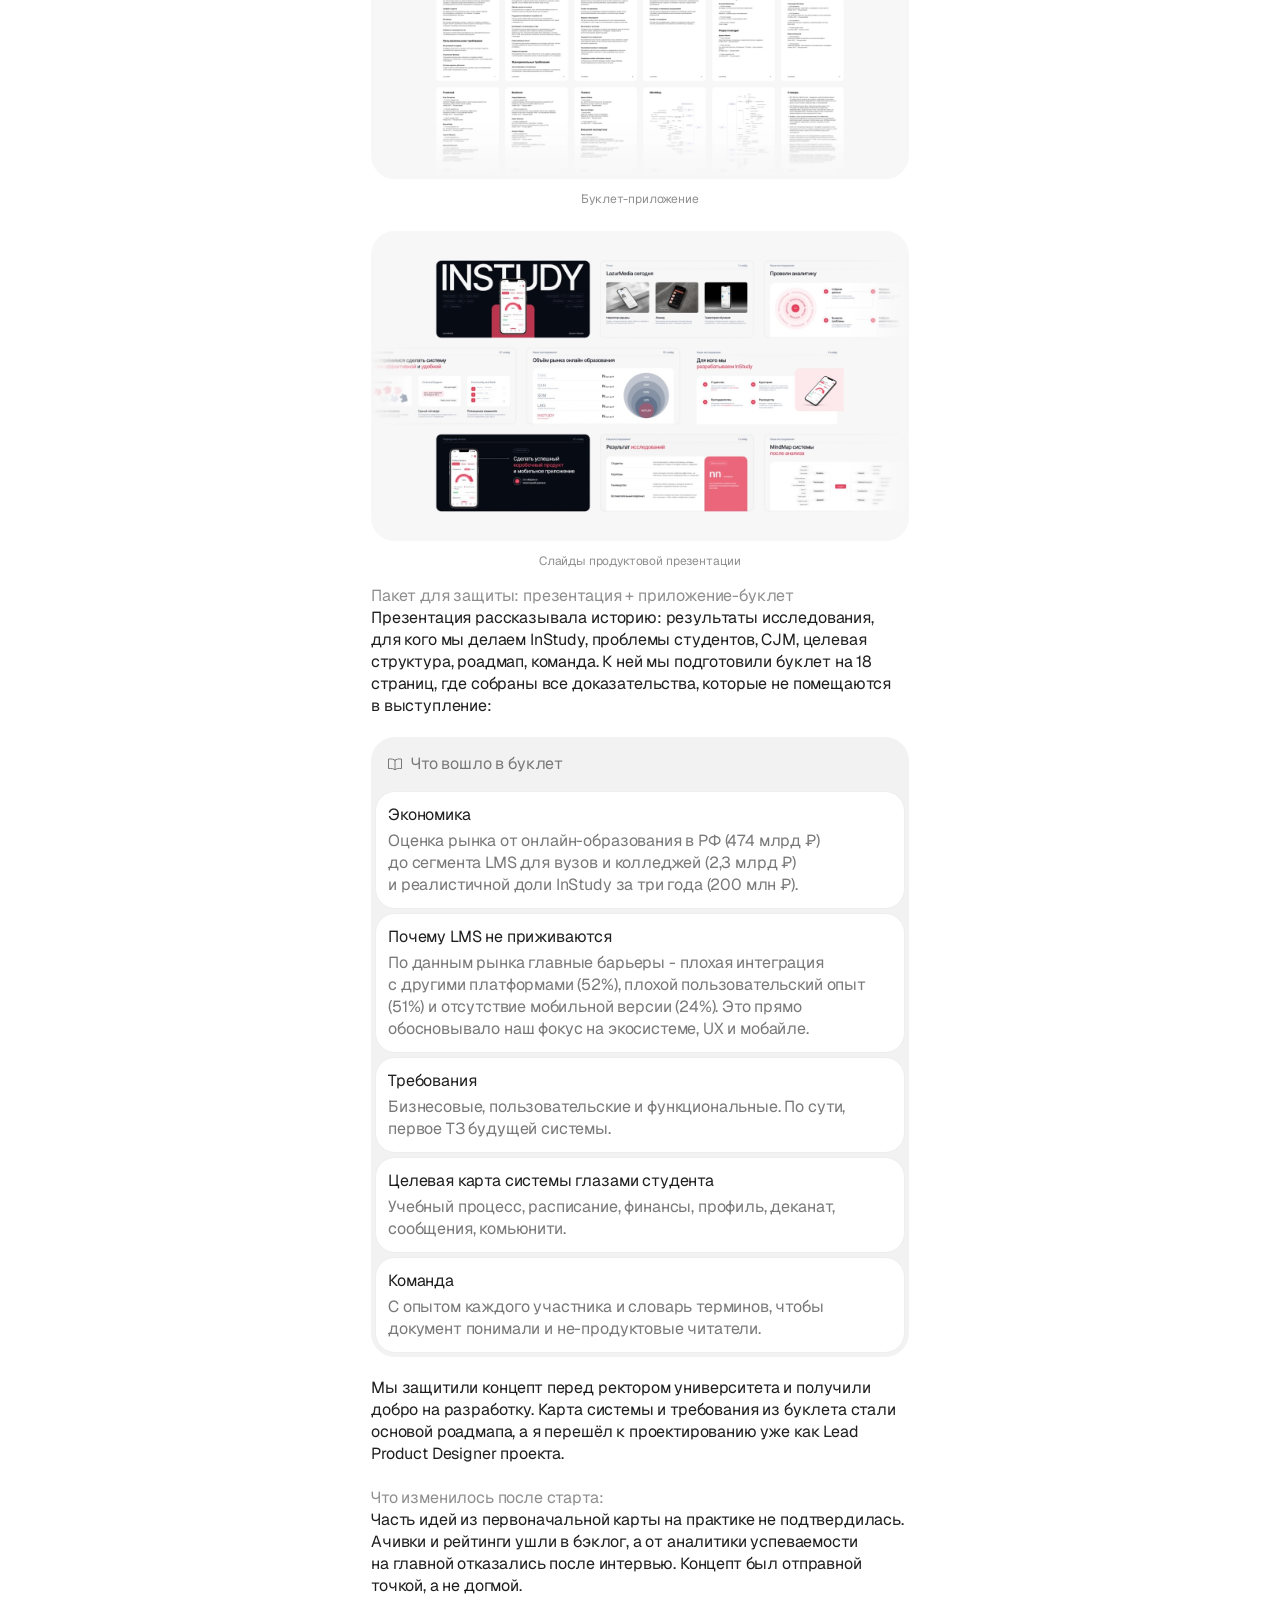
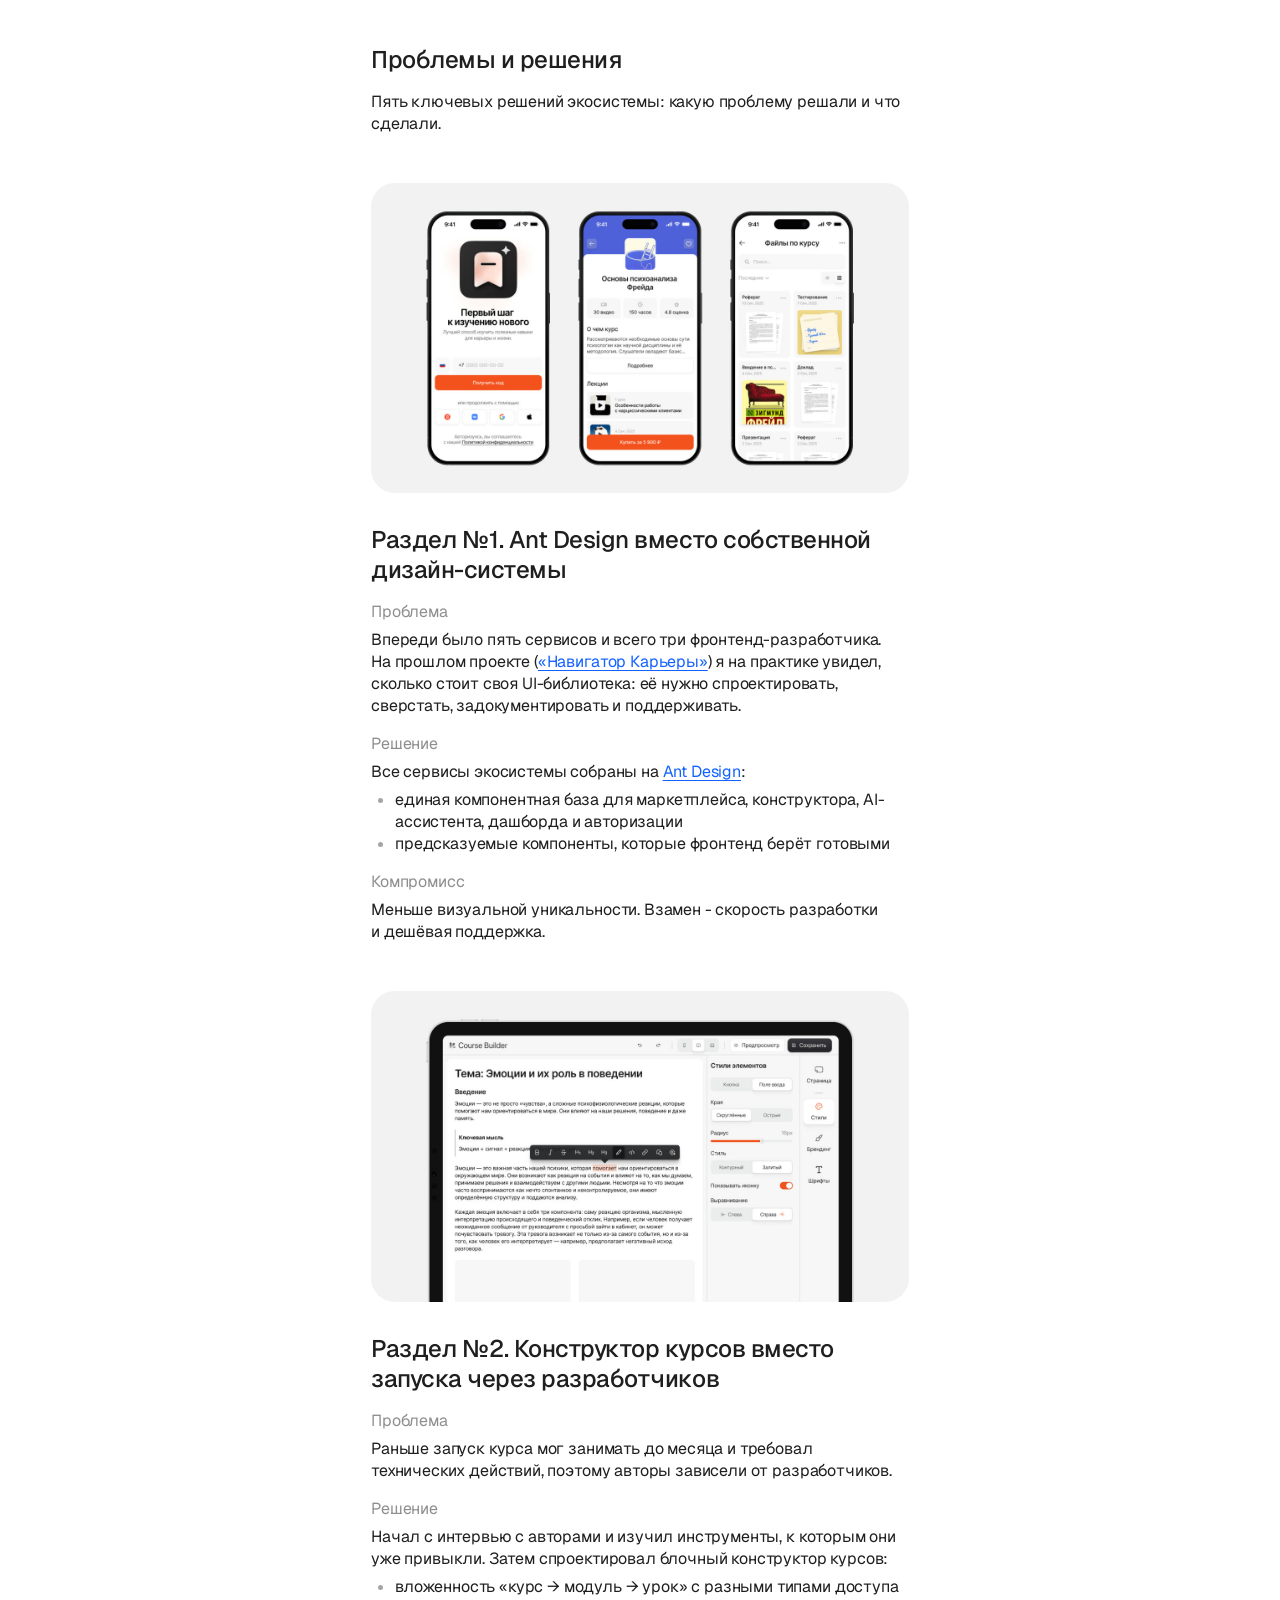
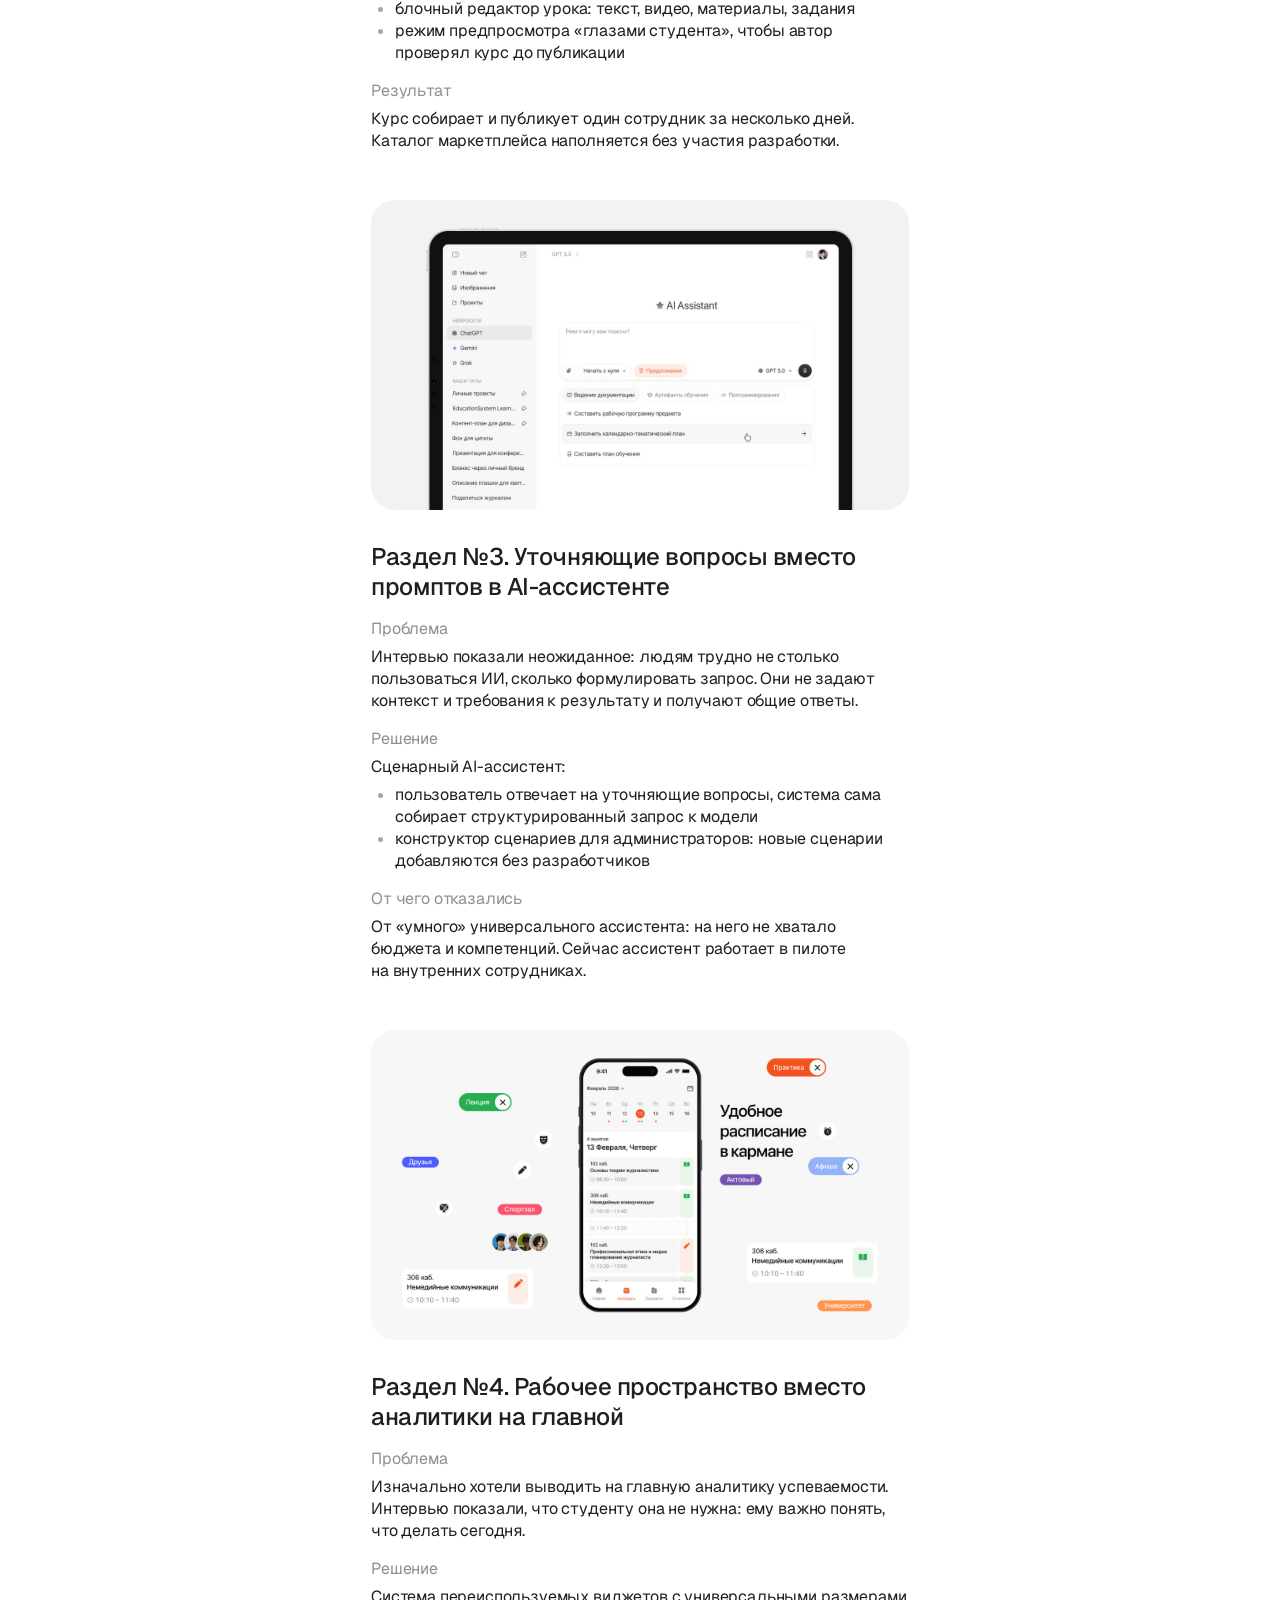
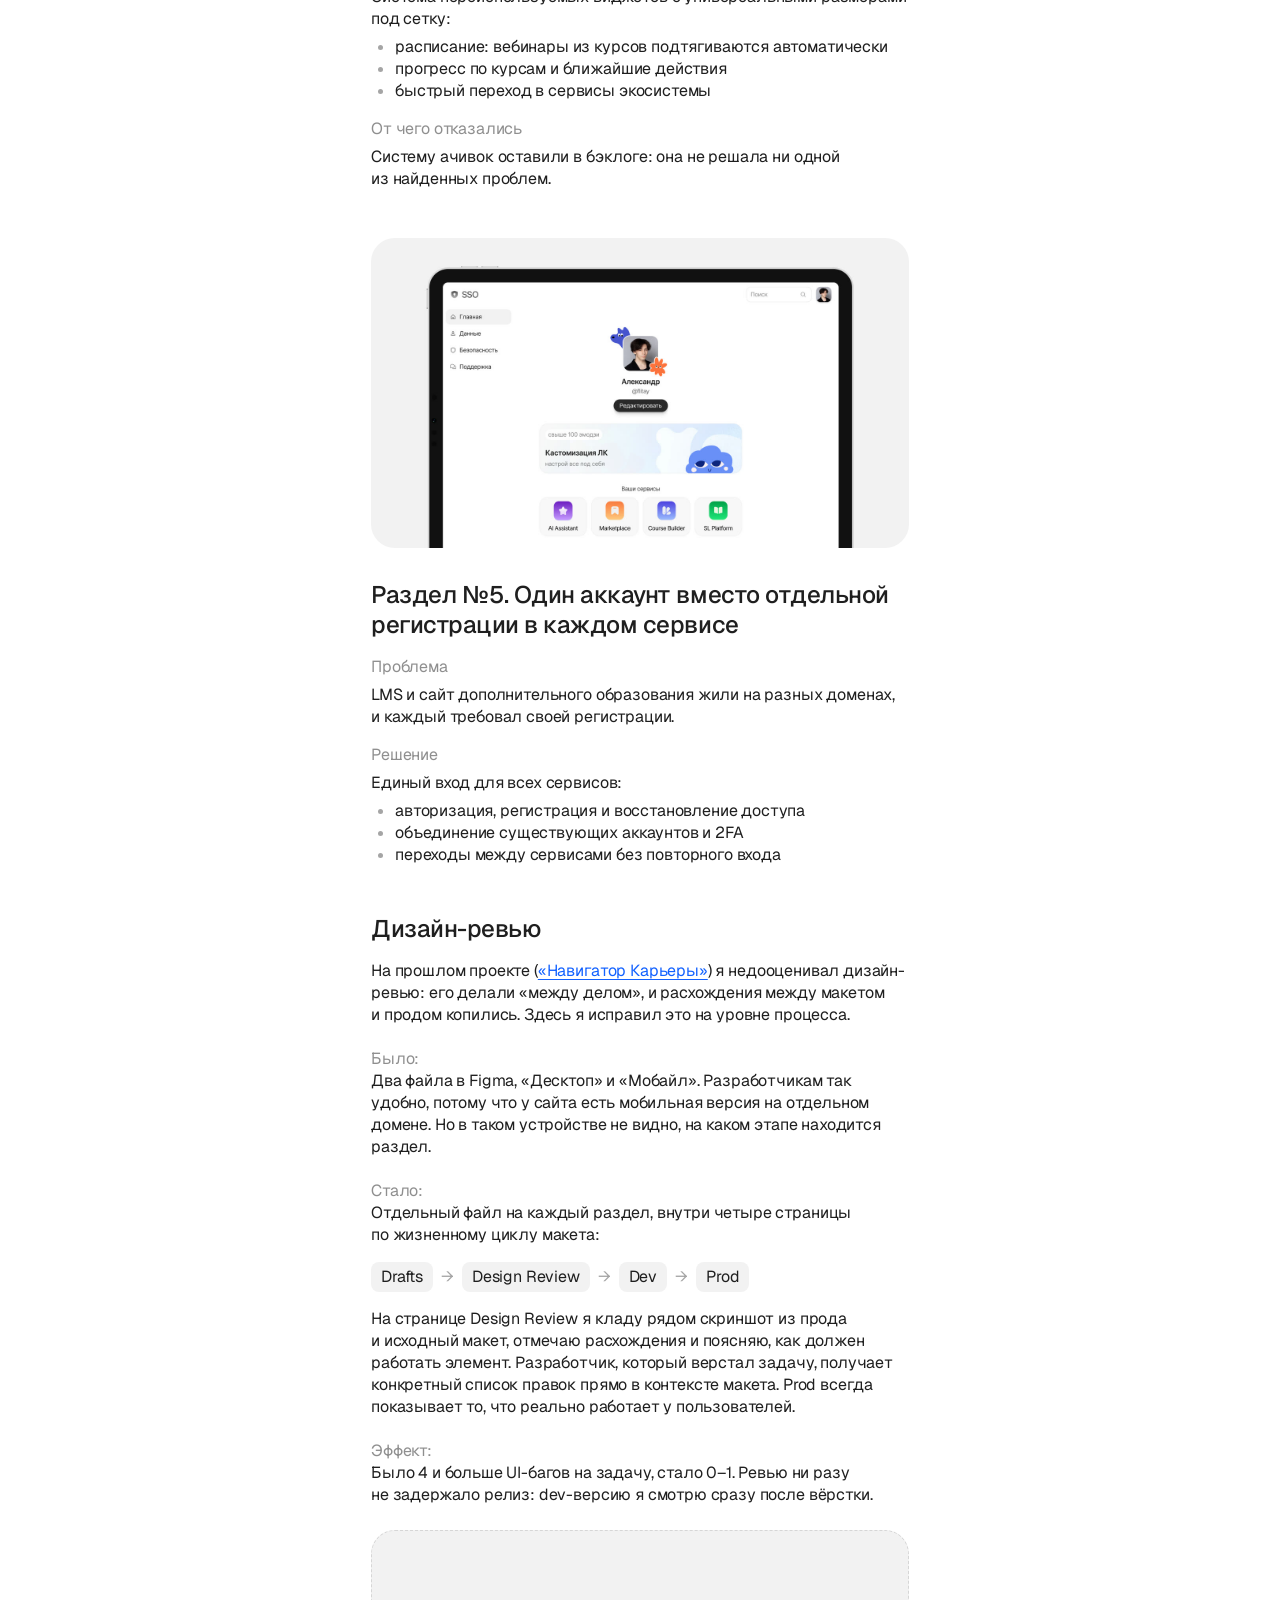
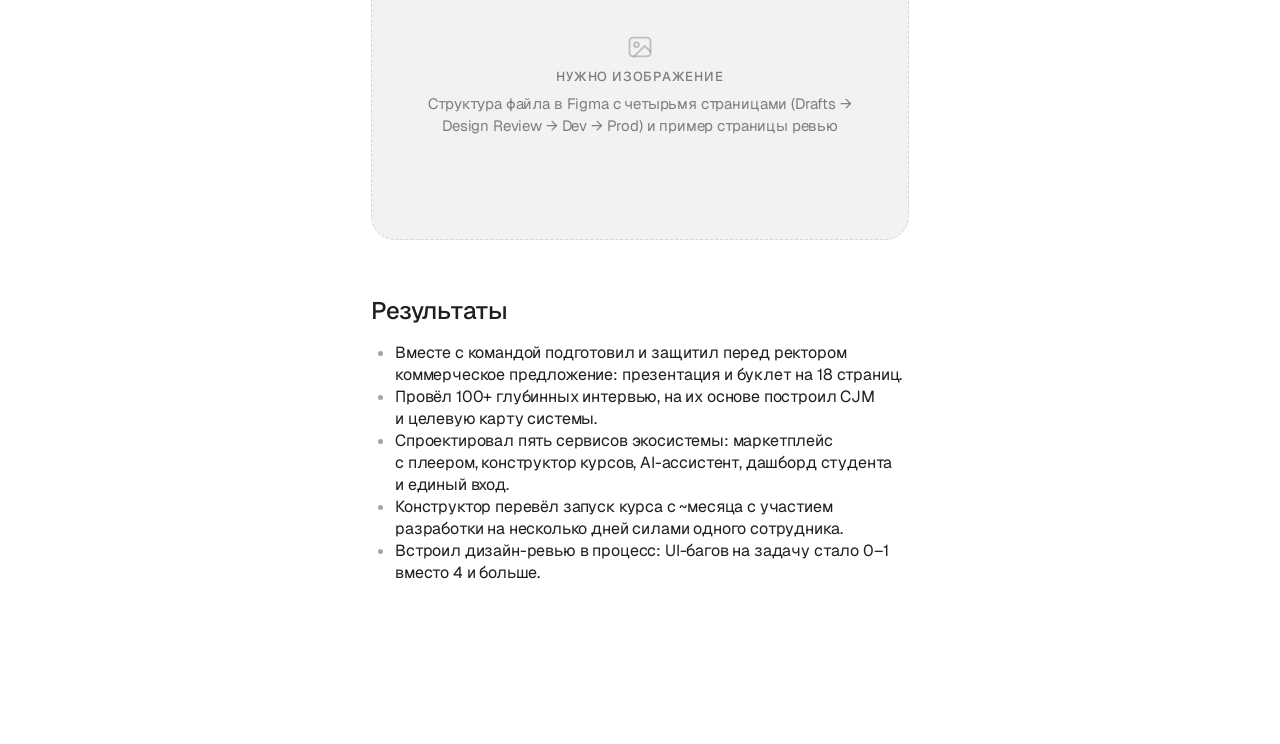
==== commit e45dae89: "Education: новые тексты разделов (Проблема / Решение), без «Чему научился»; МИП: без строки «Платфор" ====
--- a/education/index.html
+++ b/education/index.html
@@ -46,48 +46,48 @@
     <section class="block" id="research">
       <div class="inset reveal">
         <h2 class="h2" data-toc="1" data-toc-label="С чего всё началось">С&nbsp;чего всё началось: проект нужно было выиграть</h2>
-        <div class="prose"><p>В&nbsp;2023 году наша команда из <a class="link-preview" href="../navigator/">«Навигатора Карьеры»<span class="link-preview__card" aria-hidden="true"><img src="../assets/cases/navigator/cover.jpg" alt="" loading="lazy"><span class="link-preview__meta"><span class="link-preview__title">Навигатор Карьеры</span><span class="link-preview__year">2020&nbsp;- 2024</span></span><span class="link-preview__cta">Открыть кейс →</span></span></a> (LazurMedia) готовила для&nbsp;МИП коммерческое предложение по&nbsp;модернизации LMS InStudy. Задача была не&nbsp;только нарисовать будущую систему, но&nbsp;и&nbsp;убедить руководство вуза, что&nbsp;модернизация нужна, оправдана рынком и&nbsp;что&nbsp;с&nbsp;ней справимся именно мы.</p><p class="c-gap"><span class="lead-label">Исследование:</span><br>Два месяца ушли на&nbsp;то, чтобы понять, для&nbsp;кого мы&nbsp;строим систему и&nbsp;что&nbsp;в&nbsp;ней болит:</p><ul><li>глубинные интервью 1-на-1 со&nbsp;студентами, ответы сведены в&nbsp;общую базу;</li><li>CJM студента в&nbsp;десктопе и&nbsp;мобайле;</li><li>MindMap системы до&nbsp;и&nbsp;после анализа: что&nbsp;есть, что&nbsp;лишнее, чего не&nbsp;хватает.</li></ul></div><figure class="picture"><img src="../assets/cases/education/booklet.jpg" alt="Буклет-приложение InStudy на 18 страниц: содержание, проблемы внедрения LMS, экономика, требования, команда, MindMap" width="1364" height="785" loading="lazy"></figure><p class="c-caption">Буклет-приложение</p><figure class="picture"><img src="../assets/cases/education/presentation.jpg" alt="Слайды продуктовой презентации InStudy: аналитика, объём рынка, для кого мы разрабатываем, результаты исследований, MindMap" width="1364" height="785" loading="lazy"></figure><p class="c-caption">Слайды продуктовой презентации</p><div class="prose"><p><span class="lead-label">Пакет для&nbsp;защиты: презентация + приложение-буклет</span><br>Презентация рассказывала историю: результаты исследования, для&nbsp;кого мы&nbsp;делаем InStudy, проблемы студентов, CJM, целевая структура, роадмап, команда. К&nbsp;ней мы&nbsp;подготовили буклет на&nbsp;18 страниц, где собраны все доказательства, которые не&nbsp;помещаются в&nbsp;выступление:</p></div><div class="g-card"><div class="g-card__head"><img src="../assets/cases/icons/booklet.svg" alt="">Что вошло в буклет</div><div class="g-card__item g-point"><p class="g-point__title">Экономика</p><p class="g-point__text">Оценка рынка от&nbsp;онлайн-образования в&nbsp;РФ&nbsp;(474 млрд ₽) до&nbsp;сегмента LMS для вузов и&nbsp;колледжей (2,3 млрд ₽) и&nbsp;реалистичной доли InStudy за&nbsp;три года (200 млн ₽).</p></div><div class="g-card__item g-point"><p class="g-point__title">Почему LMS не&nbsp;приживаются</p><p class="g-point__text">По&nbsp;данным рынка главные барьеры&nbsp;- плохая интеграция с&nbsp;другими платформами (52%), плохой пользовательский опыт (51%) и&nbsp;отсутствие мобильной версии (24%). Это прямо обосновывало наш фокус на&nbsp;экосистеме, UX&nbsp;и&nbsp;мобайле.</p></div><div class="g-card__item g-point"><p class="g-point__title">Требования</p><p class="g-point__text">Бизнесовые, пользовательские и&nbsp;функциональные. По&nbsp;сути, первое ТЗ&nbsp;будущей системы.</p></div><div class="g-card__item g-point"><p class="g-point__title">Целевая карта системы глазами студента</p><p class="g-point__text">Учебный процесс, расписание, финансы, профиль, деканат, сообщения, комьюнити.</p></div><div class="g-card__item g-point"><p class="g-point__title">Команда</p><p class="g-point__text">С&nbsp;опытом каждого участника и&nbsp;словарь терминов, чтобы документ понимали и&nbsp;не-продуктовые читатели.</p></div></div><div class="prose"><p>Мы&nbsp;защитили концепт перед ректором университета и&nbsp;получили добро на&nbsp;разработку. Карта системы и&nbsp;требования из&nbsp;буклета стали основой роадмапа, а&nbsp;я&nbsp;перешёл к&nbsp;проектированию уже как&nbsp;Lead Product Designer проекта.</p><p class="c-gap"><span class="lead-label">Что&nbsp;изменилось после старта:</span><br>Часть идей из&nbsp;первоначальной карты на&nbsp;практике не&nbsp;подтвердилась. Ачивки и&nbsp;рейтинги ушли в&nbsp;бэклог, а&nbsp;от&nbsp;аналитики успеваемости на&nbsp;главной отказались после интервью (подробнее ниже). Концепт был отправной точкой, а&nbsp;не&nbsp;догмой.</p></div>
+        <div class="prose"><p>В&nbsp;2023 году наша команда из <a class="link-preview" href="../navigator/">«Навигатора Карьеры»<span class="link-preview__card" aria-hidden="true"><img src="../assets/cases/navigator/cover.jpg" alt="" loading="lazy"><span class="link-preview__meta"><span class="link-preview__title">Навигатор Карьеры</span><span class="link-preview__year">2020&nbsp;- 2024</span></span><span class="link-preview__cta">Открыть кейс →</span></span></a> (LazurMedia) готовила для&nbsp;МИП коммерческое предложение по&nbsp;модернизации LMS InStudy. Задача была не&nbsp;только нарисовать будущую систему, но&nbsp;и&nbsp;убедить руководство вуза, что&nbsp;модернизация нужна, оправдана рынком и&nbsp;что&nbsp;с&nbsp;ней справимся именно мы.</p><p class="c-gap"><span class="lead-label">Исследование:</span><br>Два месяца ушли на&nbsp;то, чтобы понять, для&nbsp;кого мы&nbsp;строим систему и&nbsp;что&nbsp;в&nbsp;ней болит:</p><ul><li>глубинные интервью 1-на-1 со&nbsp;студентами, ответы сведены в&nbsp;общую базу;</li><li>CJM студента в&nbsp;десктопе и&nbsp;мобайле;</li><li>MindMap системы до&nbsp;и&nbsp;после анализа: что&nbsp;есть, что&nbsp;лишнее, чего не&nbsp;хватает.</li></ul></div><figure class="picture"><img src="../assets/cases/education/booklet.jpg" alt="Буклет-приложение InStudy на 18 страниц: содержание, проблемы внедрения LMS, экономика, требования, команда, MindMap" width="1364" height="785" loading="lazy"></figure><p class="c-caption">Буклет-приложение</p><figure class="picture"><img src="../assets/cases/education/presentation.jpg" alt="Слайды продуктовой презентации InStudy: аналитика, объём рынка, для кого мы разрабатываем, результаты исследований, MindMap" width="1364" height="785" loading="lazy"></figure><p class="c-caption">Слайды продуктовой презентации</p><div class="prose"><p><span class="lead-label">Пакет для&nbsp;защиты: презентация + приложение-буклет</span><br>Презентация рассказывала историю: результаты исследования, для&nbsp;кого мы&nbsp;делаем InStudy, проблемы студентов, CJM, целевая структура, роадмап, команда. К&nbsp;ней мы&nbsp;подготовили буклет на&nbsp;18 страниц, где собраны все доказательства, которые не&nbsp;помещаются в&nbsp;выступление:</p></div><div class="g-card"><div class="g-card__head"><img src="../assets/cases/icons/booklet.svg" alt="">Что вошло в буклет</div><div class="g-card__item g-point"><p class="g-point__title">Экономика</p><p class="g-point__text">Оценка рынка от&nbsp;онлайн-образования в&nbsp;РФ&nbsp;(474 млрд ₽) до&nbsp;сегмента LMS для вузов и&nbsp;колледжей (2,3 млрд ₽) и&nbsp;реалистичной доли InStudy за&nbsp;три года (200 млн ₽).</p></div><div class="g-card__item g-point"><p class="g-point__title">Почему LMS не&nbsp;приживаются</p><p class="g-point__text">По&nbsp;данным рынка главные барьеры&nbsp;- плохая интеграция с&nbsp;другими платформами (52%), плохой пользовательский опыт (51%) и&nbsp;отсутствие мобильной версии (24%). Это прямо обосновывало наш фокус на&nbsp;экосистеме, UX&nbsp;и&nbsp;мобайле.</p></div><div class="g-card__item g-point"><p class="g-point__title">Требования</p><p class="g-point__text">Бизнесовые, пользовательские и&nbsp;функциональные. По&nbsp;сути, первое ТЗ&nbsp;будущей системы.</p></div><div class="g-card__item g-point"><p class="g-point__title">Целевая карта системы глазами студента</p><p class="g-point__text">Учебный процесс, расписание, финансы, профиль, деканат, сообщения, комьюнити.</p></div><div class="g-card__item g-point"><p class="g-point__title">Команда</p><p class="g-point__text">С&nbsp;опытом каждого участника и&nbsp;словарь терминов, чтобы документ понимали и&nbsp;не-продуктовые читатели.</p></div></div><div class="prose"><p>Мы&nbsp;защитили концепт перед ректором университета и&nbsp;получили добро на&nbsp;разработку. Карта системы и&nbsp;требования из&nbsp;буклета стали основой роадмапа, а&nbsp;я&nbsp;перешёл к&nbsp;проектированию уже как&nbsp;Lead Product Designer проекта.</p><p class="c-gap"><span class="lead-label">Что&nbsp;изменилось после старта:</span><br>Часть идей из&nbsp;первоначальной карты на&nbsp;практике не&nbsp;подтвердилась. Ачивки и&nbsp;рейтинги ушли в&nbsp;бэклог, а&nbsp;от&nbsp;аналитики успеваемости на&nbsp;главной отказались после интервью. Концепт был отправной точкой, а&nbsp;не&nbsp;догмой.</p></div>
       </div>
     </section>
     <section class="block" id="solutions">
       <div class="inset reveal">
-        <h2 class="h2" data-toc="1">Гипотезы и&nbsp;решения</h2>
-        <div class="prose"><p>Пять ключевых решений экосистемы. Часть гипотез подтвердили интервью со&nbsp;студентами и&nbsp;авторами, часть&nbsp;- расчёт ресурсов команды.</p></div>
+        <h2 class="h2" data-toc="1">Проблемы и&nbsp;решения</h2>
+        <div class="prose"><p>Пять ключевых решений экосистемы: какую проблему решали и&nbsp;что сделали.</p></div>
       </div>
     </section>
     <section class="block c-hyp" id="antd">
       <div class="inset reveal">
         <figure class="picture"><img src="../assets/cases/education/marketplace.jpg" alt="Маркетплейс курсов на Ant Design" width="1286" height="742" loading="lazy"></figure>
         <h3 class="h3" data-toc="2" data-toc-label="Ant Design">Раздел №1. Ant Design вместо собственной дизайн-системы</h3>
-        <div class="prose"><p>Впереди было пять сервисов и&nbsp;всего три фронтенд-разработчика. На&nbsp;прошлом проекте (<a class="link-preview" href="../navigator/">«Навигатор Карьеры»<span class="link-preview__card" aria-hidden="true"><img src="../assets/cases/navigator/cover.jpg" alt="" loading="lazy"><span class="link-preview__meta"><span class="link-preview__title">Навигатор Карьеры</span><span class="link-preview__year">2020&nbsp;- 2024</span></span><span class="link-preview__cta">Открыть кейс →</span></span></a>) я&nbsp;на&nbsp;практике увидел, сколько стоит своя UI-библиотека: её&nbsp;нужно спроектировать, сверстать, задокументировать и&nbsp;поддерживать.</p><p class="c-label">Гипотеза</p><p>Если взять зрелую библиотеку, команда тратит время на&nbsp;сценарии пяти сервисов, а&nbsp;не&nbsp;на&nbsp;поддержку собственных компонентов.</p><p class="c-label">Решение</p><p>Все сервисы экосистемы собраны на <a class="text-link" href="https://ant.design/" target="_blank" rel="noopener">Ant Design</a>:</p><ul><li>единая компонентная база для&nbsp;маркетплейса, конструктора, AI-ассистента, дашборда и&nbsp;авторизации</li><li>предсказуемые компоненты, которые фронтенд берёт готовыми</li></ul><p class="c-label">Компромисс</p><p>Меньше визуальной уникальности. Взамен&nbsp;- скорость разработки и&nbsp;дешёвая поддержка.</p></div>
+        <div class="prose"><p class="c-label c-label--first">Проблема</p><p>Впереди было пять сервисов и&nbsp;всего три фронтенд-разработчика. На&nbsp;прошлом проекте (<a class="link-preview" href="../navigator/">«Навигатор Карьеры»<span class="link-preview__card" aria-hidden="true"><img src="../assets/cases/navigator/cover.jpg" alt="" loading="lazy"><span class="link-preview__meta"><span class="link-preview__title">Навигатор Карьеры</span><span class="link-preview__year">2020&nbsp;- 2024</span></span><span class="link-preview__cta">Открыть кейс →</span></span></a>) я&nbsp;на&nbsp;практике увидел, сколько стоит своя UI-библиотека: её&nbsp;нужно спроектировать, сверстать, задокументировать и&nbsp;поддерживать.</p><p class="c-label">Решение</p><p>Все сервисы экосистемы собраны на <a class="text-link" href="https://ant.design/" target="_blank" rel="noopener">Ant Design</a>:</p><ul><li>единая компонентная база для&nbsp;маркетплейса, конструктора, AI-ассистента, дашборда и&nbsp;авторизации</li><li>предсказуемые компоненты, которые фронтенд берёт готовыми</li></ul><p class="c-label">Компромисс</p><p>Меньше визуальной уникальности. Взамен&nbsp;- скорость разработки и&nbsp;дешёвая поддержка.</p></div>
       </div>
     </section>
     <section class="block c-hyp" id="builder">
       <div class="inset reveal">
         <figure class="picture"><img src="../assets/cases/education/builder.jpg" alt="Редактор урока в конструкторе курсов" width="1286" height="742" loading="lazy"></figure>
         <h3 class="h3" data-toc="2" data-toc-label="Конструктор курсов">Раздел №2. Конструктор курсов вместо запуска через разработчиков</h3>
-        <div class="prose"><p>Раньше запуск курса мог занимать до&nbsp;месяца и&nbsp;требовал технических действий. Я&nbsp;начал с&nbsp;интервью с&nbsp;авторами и&nbsp;изучил инструменты, к&nbsp;которым они уже привыкли.</p><p class="c-label">Гипотеза</p><p>Если автор сам собирает курс из&nbsp;блоков и&nbsp;видит его глазами студента, запуск перестаёт зависеть от&nbsp;разработчиков.</p><p class="c-label">Решение</p><p>Блочный конструктор курсов:</p><ul><li>вложенность «курс → модуль → урок» с&nbsp;разными типами доступа</li><li>блочный редактор урока: текст, видео, материалы, задания</li><li>режим предпросмотра «глазами студента», чтобы автор проверял курс до&nbsp;публикации</li></ul><p class="c-label">Результат</p><p>Курс собирает и&nbsp;публикует один сотрудник за&nbsp;несколько дней. Каталог маркетплейса наполняется без&nbsp;участия разработки.</p></div>
+        <div class="prose"><p class="c-label c-label--first">Проблема</p><p>Раньше запуск курса мог занимать до&nbsp;месяца и&nbsp;требовал технических действий, поэтому авторы зависели от&nbsp;разработчиков.</p><p class="c-label">Решение</p><p>Начал с&nbsp;интервью с&nbsp;авторами и&nbsp;изучил инструменты, к&nbsp;которым они уже привыкли. Затем спроектировал блочный конструктор курсов:</p><ul><li>вложенность «курс → модуль → урок» с&nbsp;разными типами доступа</li><li>блочный редактор урока: текст, видео, материалы, задания</li><li>режим предпросмотра «глазами студента», чтобы автор проверял курс до&nbsp;публикации</li></ul><p class="c-label">Результат</p><p>Курс собирает и&nbsp;публикует один сотрудник за&nbsp;несколько дней. Каталог маркетплейса наполняется без&nbsp;участия разработки.</p></div>
       </div>
     </section>
     <section class="block c-hyp" id="ai">
       <div class="inset reveal">
         <figure class="picture"><img src="../assets/cases/education/ai.jpg" alt="AI-ассистент: цепочка уточняющих вопросов" width="1286" height="742" loading="lazy"></figure>
         <h3 class="h3" data-toc="2" data-toc-label="AI-ассистент">Раздел №3. Уточняющие вопросы вместо промптов в&nbsp;AI-ассистенте</h3>
-        <div class="prose"><p>Интервью показали неожиданное: людям трудно не&nbsp;столько пользоваться ИИ, сколько формулировать запрос. Они не&nbsp;задают контекст и&nbsp;требования к&nbsp;результату и&nbsp;получают общие ответы.</p><p class="c-label">Гипотеза</p><p>Если заменить свободный промпт короткой цепочкой вопросов, сотрудники получают точные ответы без&nbsp;изучения prompt-engineering.</p><p class="c-label">Решение</p><p>Сценарный AI-ассистент:</p><ul><li>пользователь отвечает на&nbsp;уточняющие вопросы, система сама собирает структурированный запрос к&nbsp;модели</li><li>конструктор сценариев для&nbsp;администраторов: новые сценарии добавляются без&nbsp;разработчиков</li></ul><p class="c-label">От&nbsp;чего отказались</p><p>От&nbsp;«умного» универсального ассистента: на&nbsp;него не&nbsp;хватало бюджета и&nbsp;компетенций. Сейчас ассистент работает в&nbsp;пилоте на&nbsp;внутренних сотрудниках.</p></div>
+        <div class="prose"><p class="c-label c-label--first">Проблема</p><p>Интервью показали неожиданное: людям трудно не&nbsp;столько пользоваться ИИ, сколько формулировать запрос. Они не&nbsp;задают контекст и&nbsp;требования к&nbsp;результату и&nbsp;получают общие ответы.</p><p class="c-label">Решение</p><p>Сценарный AI-ассистент:</p><ul><li>пользователь отвечает на&nbsp;уточняющие вопросы, система сама собирает структурированный запрос к&nbsp;модели</li><li>конструктор сценариев для&nbsp;администраторов: новые сценарии добавляются без&nbsp;разработчиков</li></ul><p class="c-label">От&nbsp;чего отказались</p><p>От&nbsp;«умного» универсального ассистента: на&nbsp;него не&nbsp;хватало бюджета и&nbsp;компетенций. Сейчас ассистент работает в&nbsp;пилоте на&nbsp;внутренних сотрудниках.</p></div>
       </div>
     </section>
     <section class="block c-hyp" id="dashboard">
       <div class="inset reveal">
         <figure class="picture"><img src="../assets/cases/education/student.jpg" alt="Дашборд студента с виджетами" width="1364" height="786" loading="lazy"></figure>
         <h3 class="h3" data-toc="2" data-toc-label="Дашборд студента">Раздел №4. Рабочее пространство вместо аналитики на&nbsp;главной</h3>
-        <div class="prose"><p>Изначально хотели выводить на&nbsp;главную аналитику успеваемости. Интервью показали, что&nbsp;студенту она не&nbsp;нужна: ему&nbsp;важно понять, что&nbsp;делать сегодня.</p><p class="c-label">Гипотеза</p><p>Если главная отвечает на&nbsp;вопрос «что&nbsp;мне делать сейчас», студент быстрее попадает в&nbsp;нужный сервис и&nbsp;не&nbsp;ищет его по&nbsp;разделам.</p><p class="c-label">Решение</p><p>Система переиспользуемых виджетов с&nbsp;универсальными размерами под сетку:</p><ul><li>расписание: вебинары из&nbsp;курсов подтягиваются автоматически</li><li>прогресс по&nbsp;курсам и&nbsp;ближайшие действия</li><li>быстрый переход в&nbsp;сервисы экосистемы</li></ul><p class="c-label">От&nbsp;чего отказались</p><p>Систему ачивок оставили в&nbsp;бэклоге: она не&nbsp;решала ни&nbsp;одной из&nbsp;найденных проблем.</p></div>
+        <div class="prose"><p class="c-label c-label--first">Проблема</p><p>Изначально хотели выводить на&nbsp;главную аналитику успеваемости. Интервью показали, что&nbsp;студенту она не&nbsp;нужна: ему&nbsp;важно понять, что&nbsp;делать сегодня.</p><p class="c-label">Решение</p><p>Система переиспользуемых виджетов с&nbsp;универсальными размерами под сетку:</p><ul><li>расписание: вебинары из&nbsp;курсов подтягиваются автоматически</li><li>прогресс по&nbsp;курсам и&nbsp;ближайшие действия</li><li>быстрый переход в&nbsp;сервисы экосистемы</li></ul><p class="c-label">От&nbsp;чего отказались</p><p>Систему ачивок оставили в&nbsp;бэклоге: она не&nbsp;решала ни&nbsp;одной из&nbsp;найденных проблем.</p></div>
       </div>
     </section>
     <section class="block c-hyp" id="sso">
       <div class="inset reveal">
         <figure class="picture"><img src="../assets/cases/education/sso.jpg" alt="Экран единого входа" width="1364" height="786" loading="lazy"></figure>
         <h3 class="h3" data-toc="2" data-toc-label="Единый вход">Раздел №5. Один аккаунт вместо отдельной регистрации в&nbsp;каждом сервисе</h3>
-        <div class="prose"><p>LMS и&nbsp;сайт дополнительного образования жили на&nbsp;разных доменах, и&nbsp;каждый требовал своей регистрации.</p><p class="c-label">Гипотеза</p><p>Если один аккаунт открывает всю экосистему, меньше людей отваливается на&nbsp;первом входе, а&nbsp;переходы между сервисами становятся естественными.</p><p class="c-label">Решение</p><p>Единый вход для&nbsp;всех сервисов:</p><ul><li>авторизация, регистрация и&nbsp;восстановление доступа</li><li>объединение существующих аккаунтов и&nbsp;2FA</li><li>переходы между сервисами без&nbsp;повторного входа</li></ul></div>
+        <div class="prose"><p class="c-label c-label--first">Проблема</p><p>LMS и&nbsp;сайт дополнительного образования жили на&nbsp;разных доменах, и&nbsp;каждый требовал своей регистрации.</p><p class="c-label">Решение</p><p>Единый вход для&nbsp;всех сервисов:</p><ul><li>авторизация, регистрация и&nbsp;восстановление доступа</li><li>объединение существующих аккаунтов и&nbsp;2FA</li><li>переходы между сервисами без&nbsp;повторного входа</li></ul></div>
       </div>
     </section>
     <section class="block" id="review">
@@ -99,7 +99,7 @@
     <section class="block" id="result">
       <div class="inset reveal">
         <h2 class="h2" data-toc="1">Результаты</h2>
-        <div class="prose"><ul><li>Вместе с&nbsp;командой подготовил и&nbsp;защитил перед ректором коммерческое предложение: презентация и&nbsp;буклет на&nbsp;18 страниц.</li><li>Провёл 100+ глубинных интервью, на&nbsp;их&nbsp;основе построил CJM и&nbsp;целевую карту системы.</li><li>Спроектировал пять сервисов экосистемы: маркетплейс с&nbsp;плеером, конструктор курсов, AI-ассистент, дашборд студента и&nbsp;единый вход.</li><li>Конструктор перевёл запуск курса с&nbsp;~месяца с&nbsp;участием разработки на&nbsp;несколько дней силами одного сотрудника.</li><li>Встроил дизайн-ревью в&nbsp;процесс: UI-багов на&nbsp;задачу стало 0–1 вместо 4 и&nbsp;больше.</li></ul><p class="c-gap"><span class="lead-label">Чему научился:</span><br>Решения, подкреплённые интервью, проходили защиту у&nbsp;руководства легко, а&nbsp;там, где данных не&nbsp;было, побеждало мнение. Теперь я&nbsp;закладываю исследование и&nbsp;проверку в&nbsp;план с&nbsp;самого начала.</p></div>
+        <div class="prose"><ul><li>Вместе с&nbsp;командой подготовил и&nbsp;защитил перед ректором коммерческое предложение: презентация и&nbsp;буклет на&nbsp;18 страниц.</li><li>Провёл 100+ глубинных интервью, на&nbsp;их&nbsp;основе построил CJM и&nbsp;целевую карту системы.</li><li>Спроектировал пять сервисов экосистемы: маркетплейс с&nbsp;плеером, конструктор курсов, AI-ассистент, дашборд студента и&nbsp;единый вход.</li><li>Конструктор перевёл запуск курса с&nbsp;~месяца с&nbsp;участием разработки на&nbsp;несколько дней силами одного сотрудника.</li><li>Встроил дизайн-ревью в&nbsp;процесс: UI-багов на&nbsp;задачу стало 0–1 вместо 4 и&nbsp;больше.</li></ul></div>
       </div>
     </section>
   </main>
--- a/case.css
+++ b/case.css
@@ -629,6 +629,7 @@
 .c-hyp .inset > .picture { margin-top: 0; }
 .c-hyp .inset > .picture + .h3 { margin-top: 8px; }
 .c-label { color: rgba(31, 31, 31, .5); margin-top: 10px; }
+.prose > .c-label:first-child { margin-top: 0; }
 .c-caption { font-size: 12px; line-height: 16px; color: rgba(31, 31, 31, .5); text-align: center; }
 .c-intro { display: flex; flex-direction: column; align-items: center; gap: 16px; text-align: center; }
 .c-intro .h1 { max-width: var(--text-w); }
@@ -724,3 +725,4 @@
 .table td { background: var(--surface); }
 .table tbody tr:first-child td:first-child { border-top-left-radius: 12px; }
 .table tbody tr:first-child td:last-child { border-top-right-radius: 12px; }
+.c-label--first { margin-top: 0; }
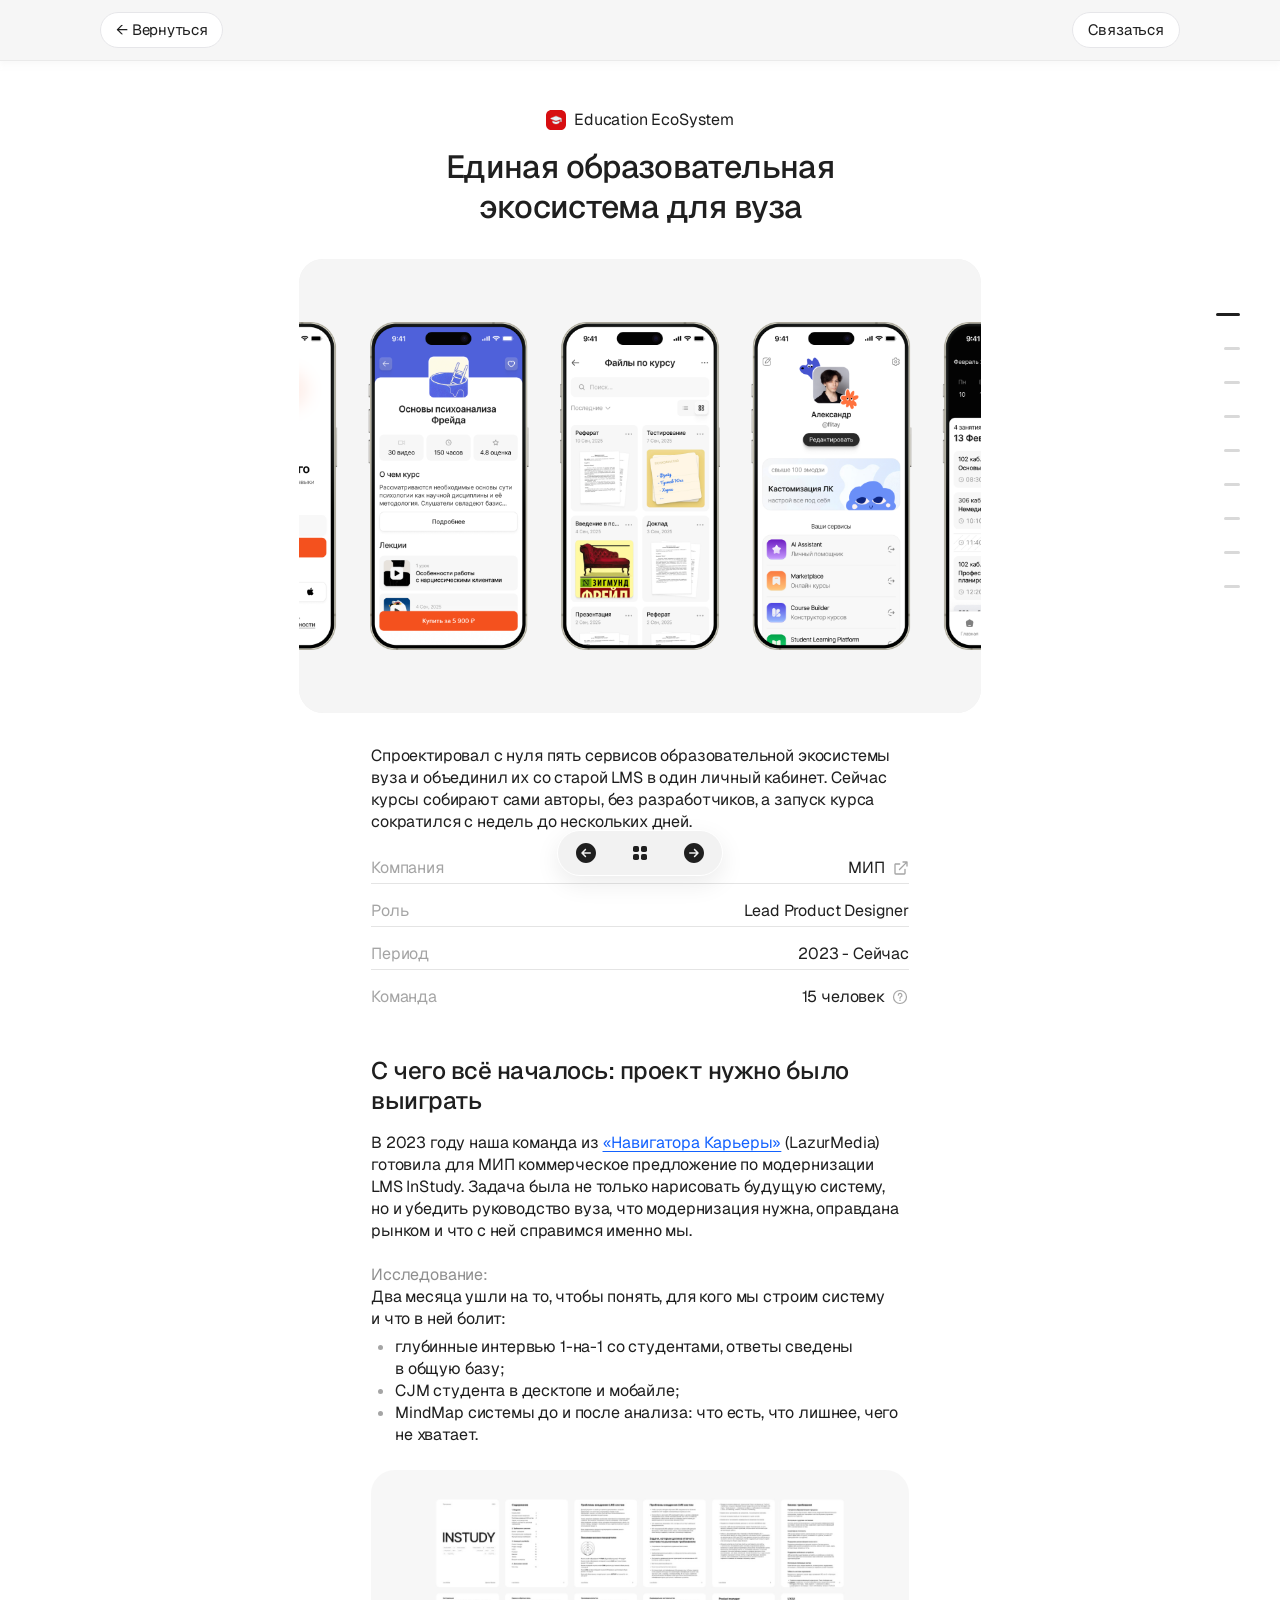
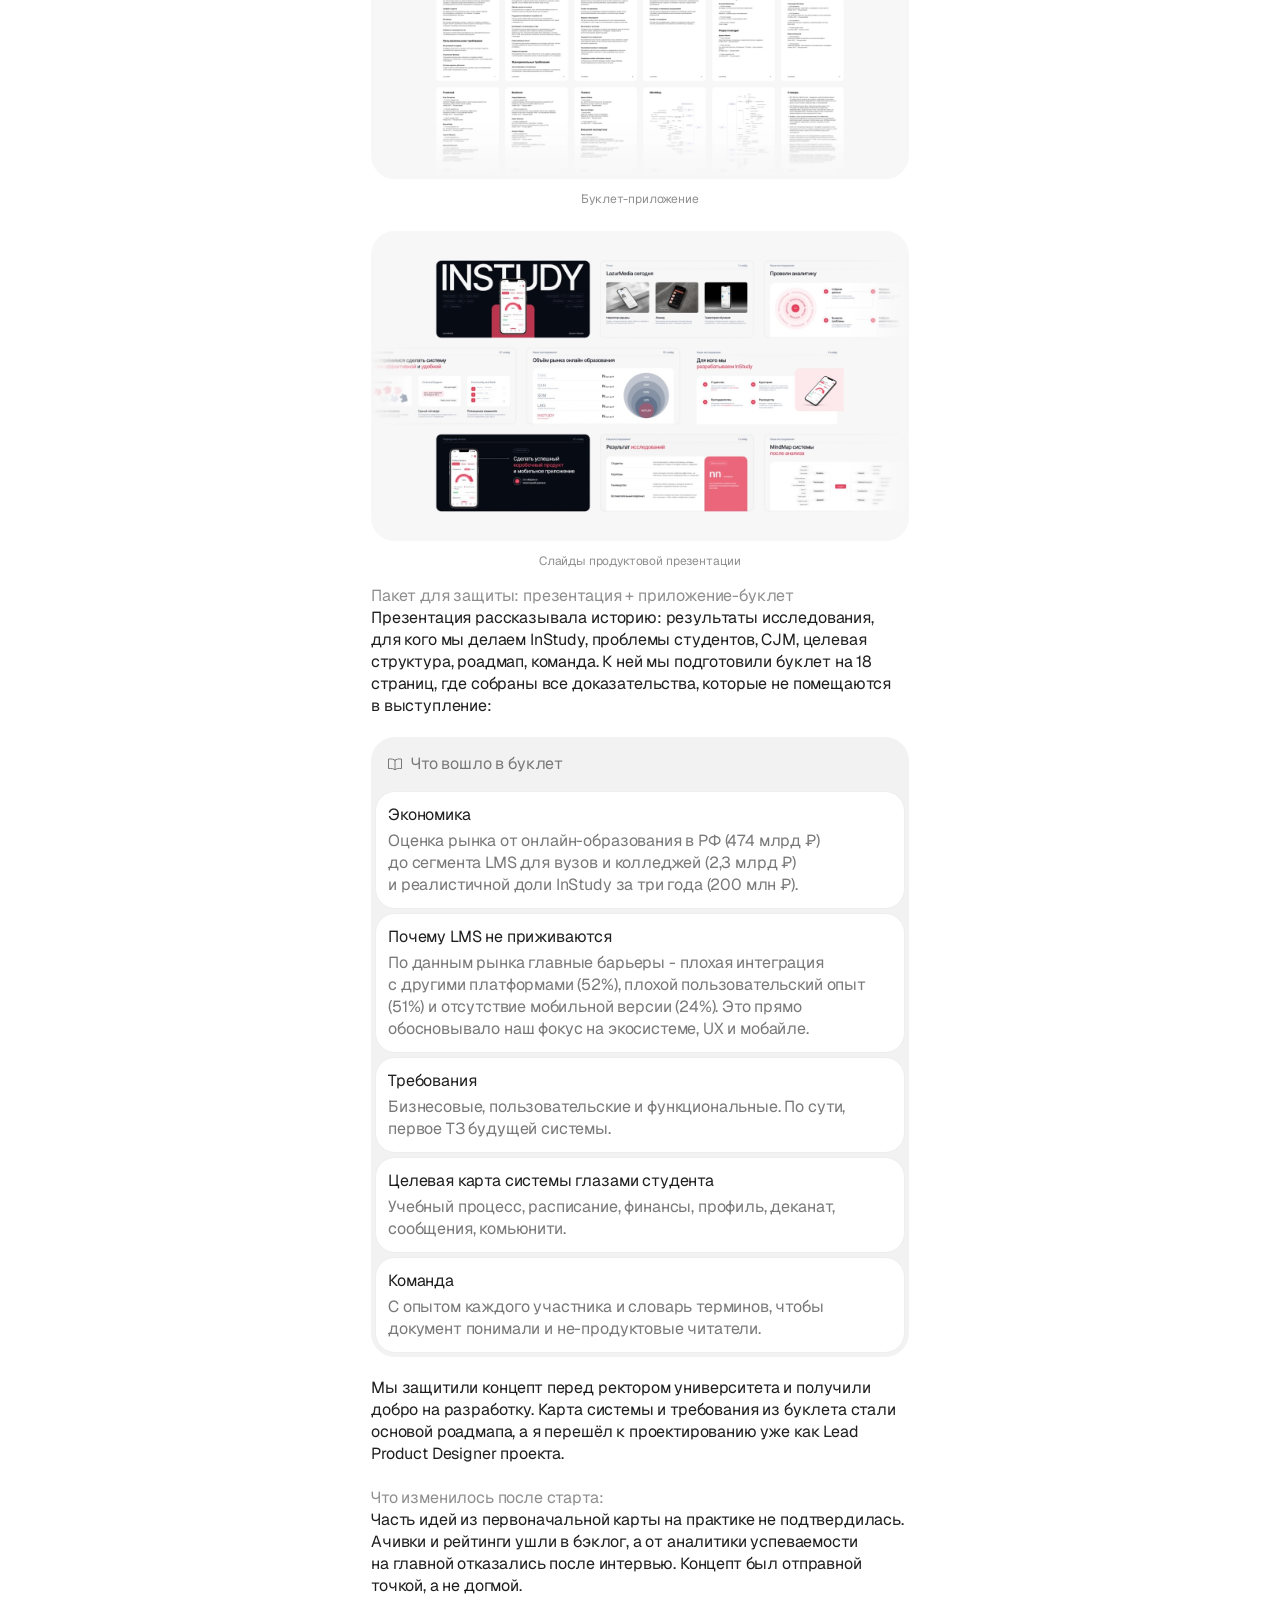
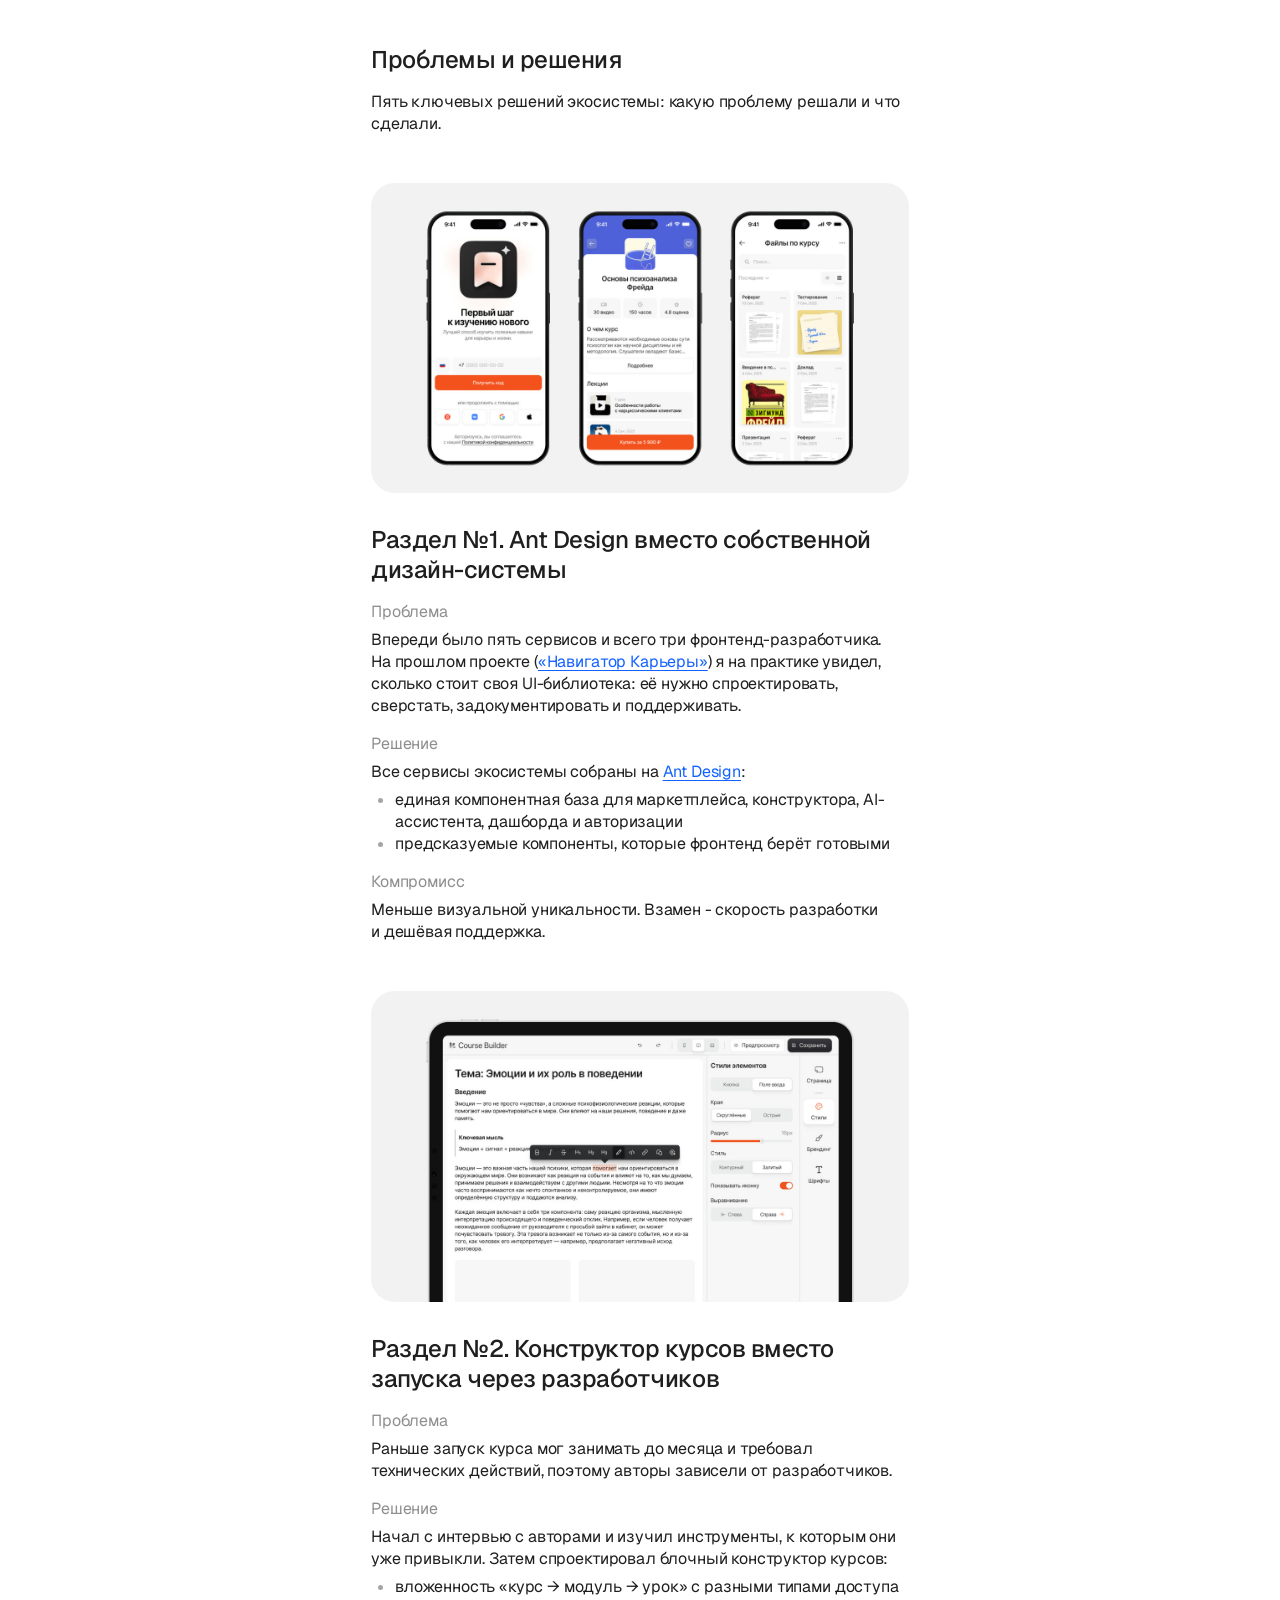
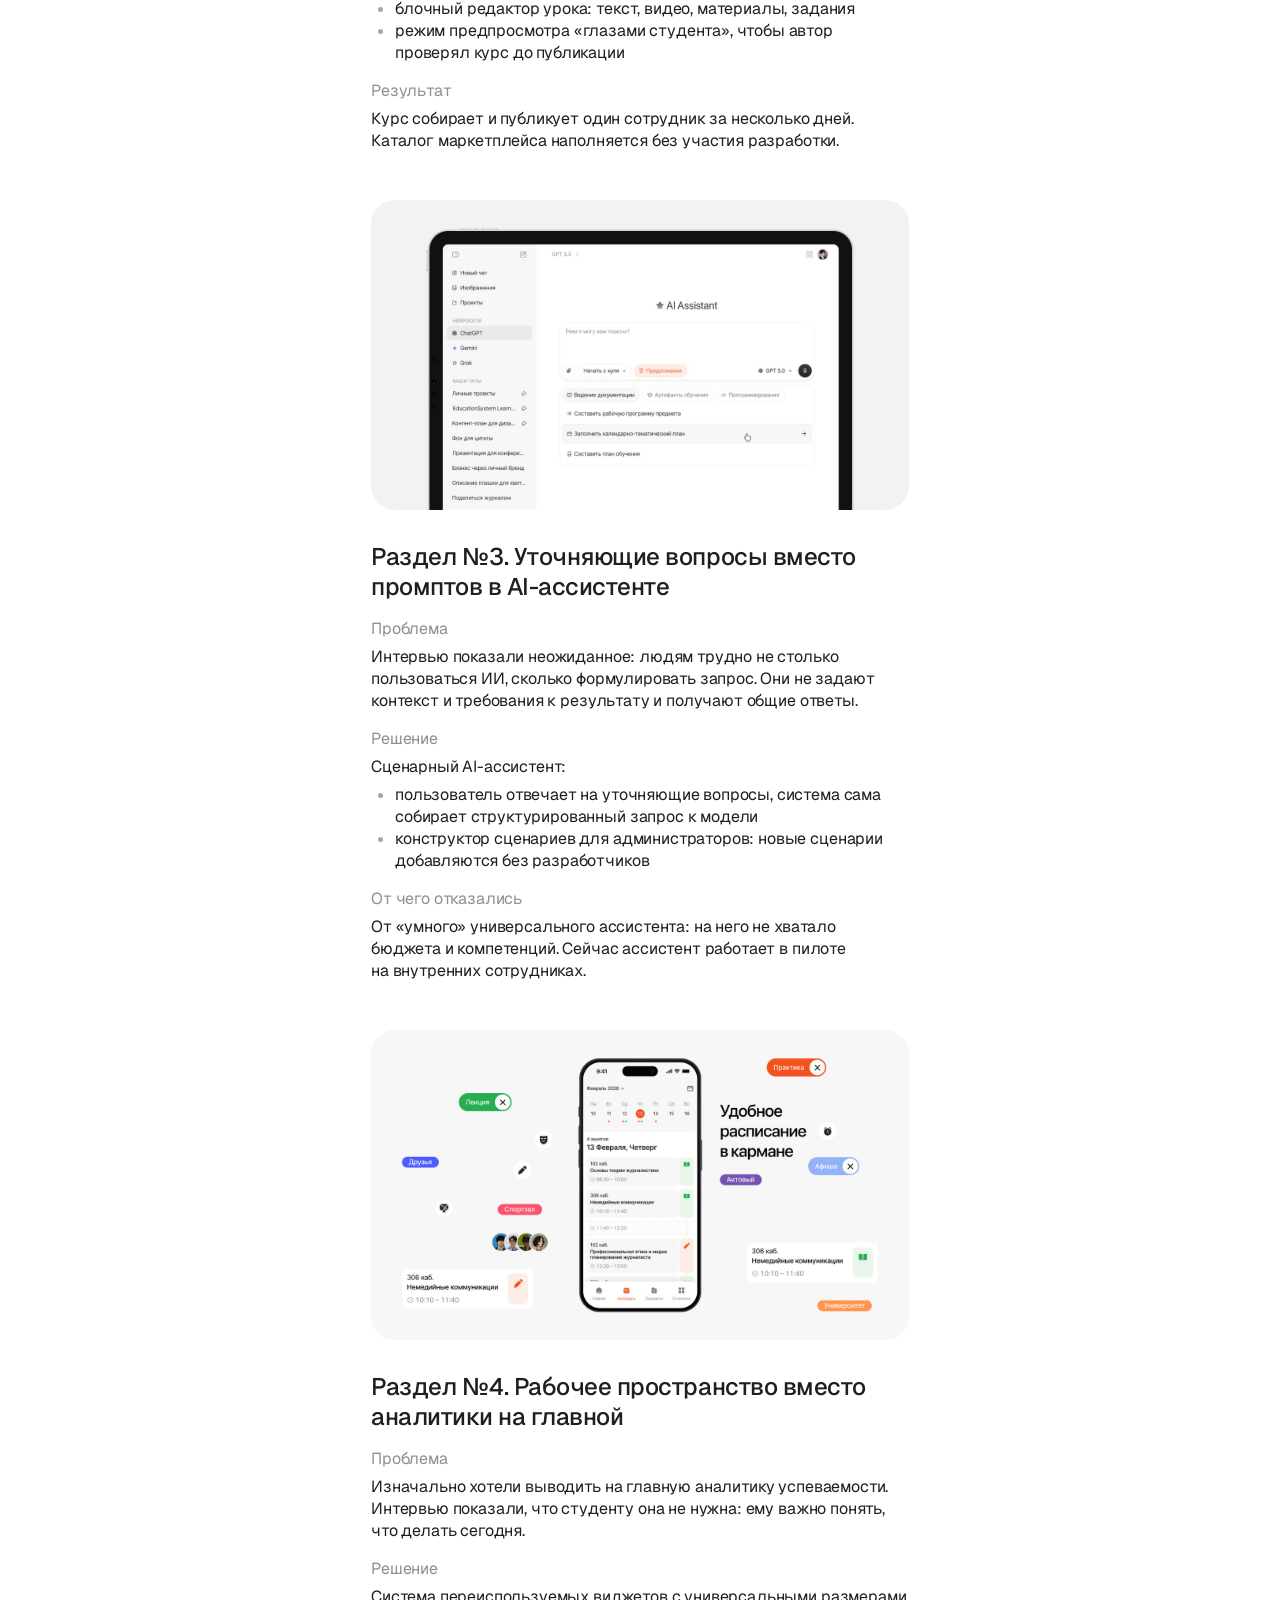
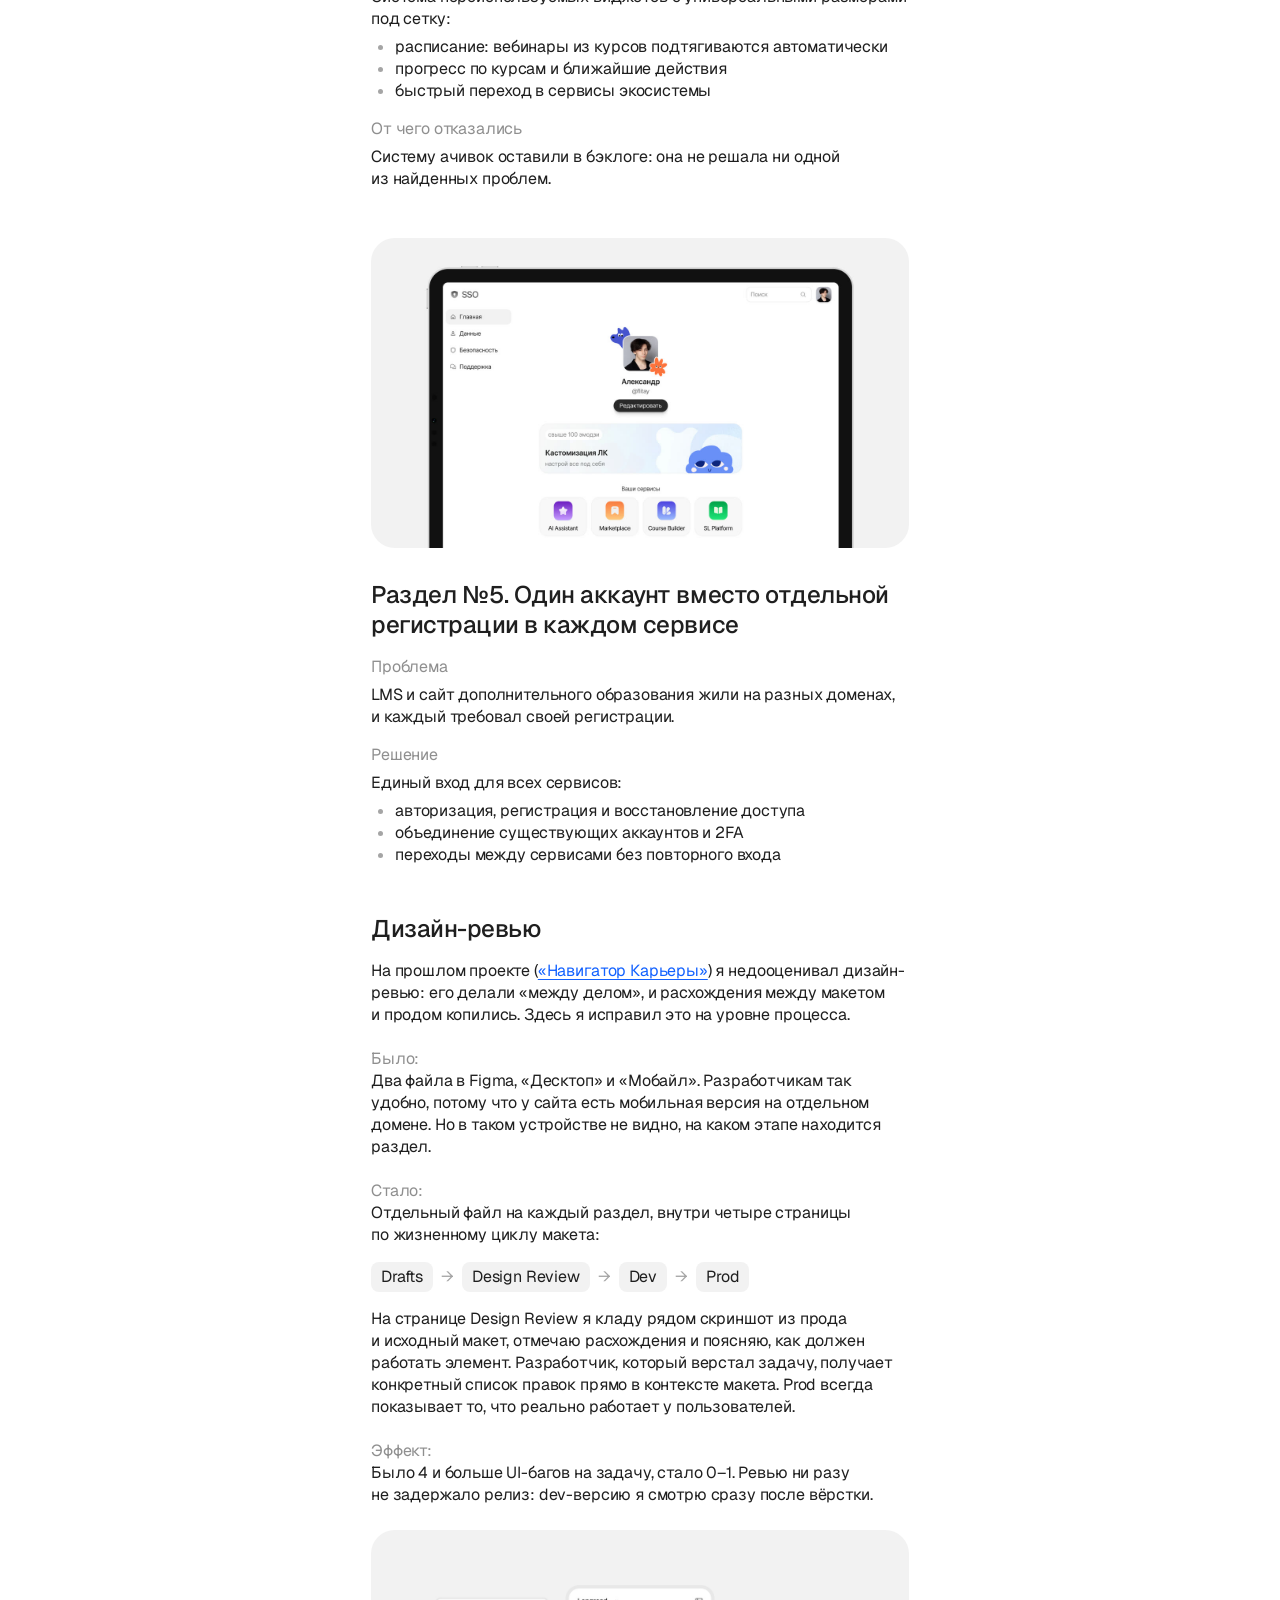
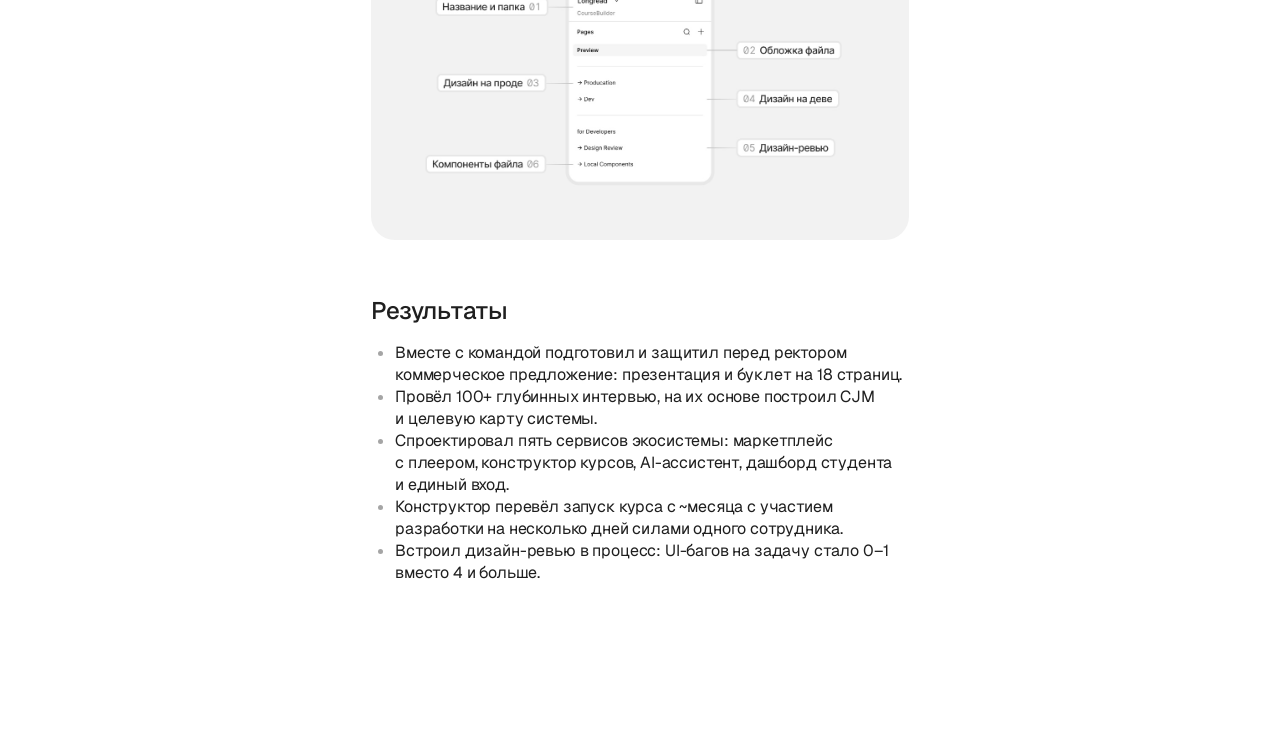
==== commit e0d410bc: "Education: картинка структуры файла в разделе «Дизайн-ревью» Co-Authored-By: Claude Opus 5.5 <norepl" ====
--- a/education/index.html
+++ b/education/index.html
@@ -93,7 +93,7 @@
     <section class="block" id="review">
       <div class="inset reveal">
         <h2 class="h2" data-toc="1" data-toc-label="Дизайн-ревью">Дизайн-ревью</h2>
-        <div class="prose"><p>На&nbsp;прошлом проекте (<a class="link-preview" href="../navigator/">«Навигатор Карьеры»<span class="link-preview__card" aria-hidden="true"><img src="../assets/cases/navigator/cover.jpg" alt="" loading="lazy"><span class="link-preview__meta"><span class="link-preview__title">Навигатор Карьеры</span><span class="link-preview__year">2020&nbsp;- 2024</span></span><span class="link-preview__cta">Открыть кейс →</span></span></a>) я&nbsp;недооценивал дизайн-ревью: его делали «между делом», и&nbsp;расхождения между макетом и&nbsp;продом копились. Здесь я&nbsp;исправил это&nbsp;на&nbsp;уровне процесса.</p><p class="c-gap"><span class="lead-label">Было:</span><br>Два файла в&nbsp;Figma, «Десктоп» и&nbsp;«Мобайл». Разработчикам так удобно, потому что&nbsp;у&nbsp;сайта есть мобильная версия на&nbsp;отдельном домене. Но&nbsp;в&nbsp;таком устройстве не&nbsp;видно, на&nbsp;каком этапе находится раздел.</p><p class="c-gap"><span class="lead-label">Стало:</span><br>Отдельный файл на&nbsp;каждый раздел, внутри четыре страницы по&nbsp;жизненному циклу макета:</p></div><div class="flow"><span class="chip">Drafts</span><span class="chip-arrow">→</span><span class="chip">Design Review</span><span class="chip-arrow">→</span><span class="chip">Dev</span><span class="chip-arrow">→</span><span class="chip">Prod</span></div><div class="prose"><p>На&nbsp;странице Design Review я&nbsp;кладу рядом скриншот из&nbsp;прода и&nbsp;исходный макет, отмечаю расхождения и&nbsp;поясняю, как&nbsp;должен работать элемент. Разработчик, который верстал задачу, получает конкретный список правок прямо в&nbsp;контексте макета. Prod всегда показывает то, что&nbsp;реально работает у&nbsp;пользователей.</p><p class="c-gap"><span class="lead-label">Эффект:</span><br>Было 4 и&nbsp;больше UI-багов на&nbsp;задачу, стало 0–1. Ревью ни&nbsp;разу не&nbsp;задержало релиз: dev-версию я&nbsp;смотрю сразу после вёрстки.</p></div><div class="media-ph" role="img" aria-label="Заглушка: Структура файла в Figma с четырьмя страницами (Drafts → Design Review → Dev → Prod) и пример страницы ревью"><svg viewBox="0 0 24 24" fill="none" stroke="currentColor" stroke-width="1.6" stroke-linecap="round" stroke-linejoin="round" aria-hidden="true"><rect x="3" y="4" width="18" height="16" rx="3"/><circle cx="9" cy="10" r="2"/><path d="M21 16l-5-5-9 9"/></svg><span class="media-ph__label">Нужно изображение</span><span class="media-ph__text">Структура файла в&nbsp;Figma с&nbsp;четырьмя страницами (Drafts → Design Review → Dev → Prod) и&nbsp;пример страницы ревью</span></div>
+        <div class="prose"><p>На&nbsp;прошлом проекте (<a class="link-preview" href="../navigator/">«Навигатор Карьеры»<span class="link-preview__card" aria-hidden="true"><img src="../assets/cases/navigator/cover.jpg" alt="" loading="lazy"><span class="link-preview__meta"><span class="link-preview__title">Навигатор Карьеры</span><span class="link-preview__year">2020&nbsp;- 2024</span></span><span class="link-preview__cta">Открыть кейс →</span></span></a>) я&nbsp;недооценивал дизайн-ревью: его делали «между делом», и&nbsp;расхождения между макетом и&nbsp;продом копились. Здесь я&nbsp;исправил это&nbsp;на&nbsp;уровне процесса.</p><p class="c-gap"><span class="lead-label">Было:</span><br>Два файла в&nbsp;Figma, «Десктоп» и&nbsp;«Мобайл». Разработчикам так удобно, потому что&nbsp;у&nbsp;сайта есть мобильная версия на&nbsp;отдельном домене. Но&nbsp;в&nbsp;таком устройстве не&nbsp;видно, на&nbsp;каком этапе находится раздел.</p><p class="c-gap"><span class="lead-label">Стало:</span><br>Отдельный файл на&nbsp;каждый раздел, внутри четыре страницы по&nbsp;жизненному циклу макета:</p></div><div class="flow"><span class="chip">Drafts</span><span class="chip-arrow">→</span><span class="chip">Design Review</span><span class="chip-arrow">→</span><span class="chip">Dev</span><span class="chip-arrow">→</span><span class="chip">Prod</span></div><div class="prose"><p>На&nbsp;странице Design Review я&nbsp;кладу рядом скриншот из&nbsp;прода и&nbsp;исходный макет, отмечаю расхождения и&nbsp;поясняю, как&nbsp;должен работать элемент. Разработчик, который верстал задачу, получает конкретный список правок прямо в&nbsp;контексте макета. Prod всегда показывает то, что&nbsp;реально работает у&nbsp;пользователей.</p><p class="c-gap"><span class="lead-label">Эффект:</span><br>Было 4 и&nbsp;больше UI-багов на&nbsp;задачу, стало 0–1. Ревью ни&nbsp;разу не&nbsp;задержало релиз: dev-версию я&nbsp;смотрю сразу после вёрстки.</p></div><figure class="picture"><img src="../assets/cases/education/review.jpg" alt="Структура файла в Figma: название и папка, обложка, страницы Production и Dev, Design Review и локальные компоненты" width="1286" height="741" loading="lazy"></figure>
       </div>
     </section>
     <section class="block" id="result">
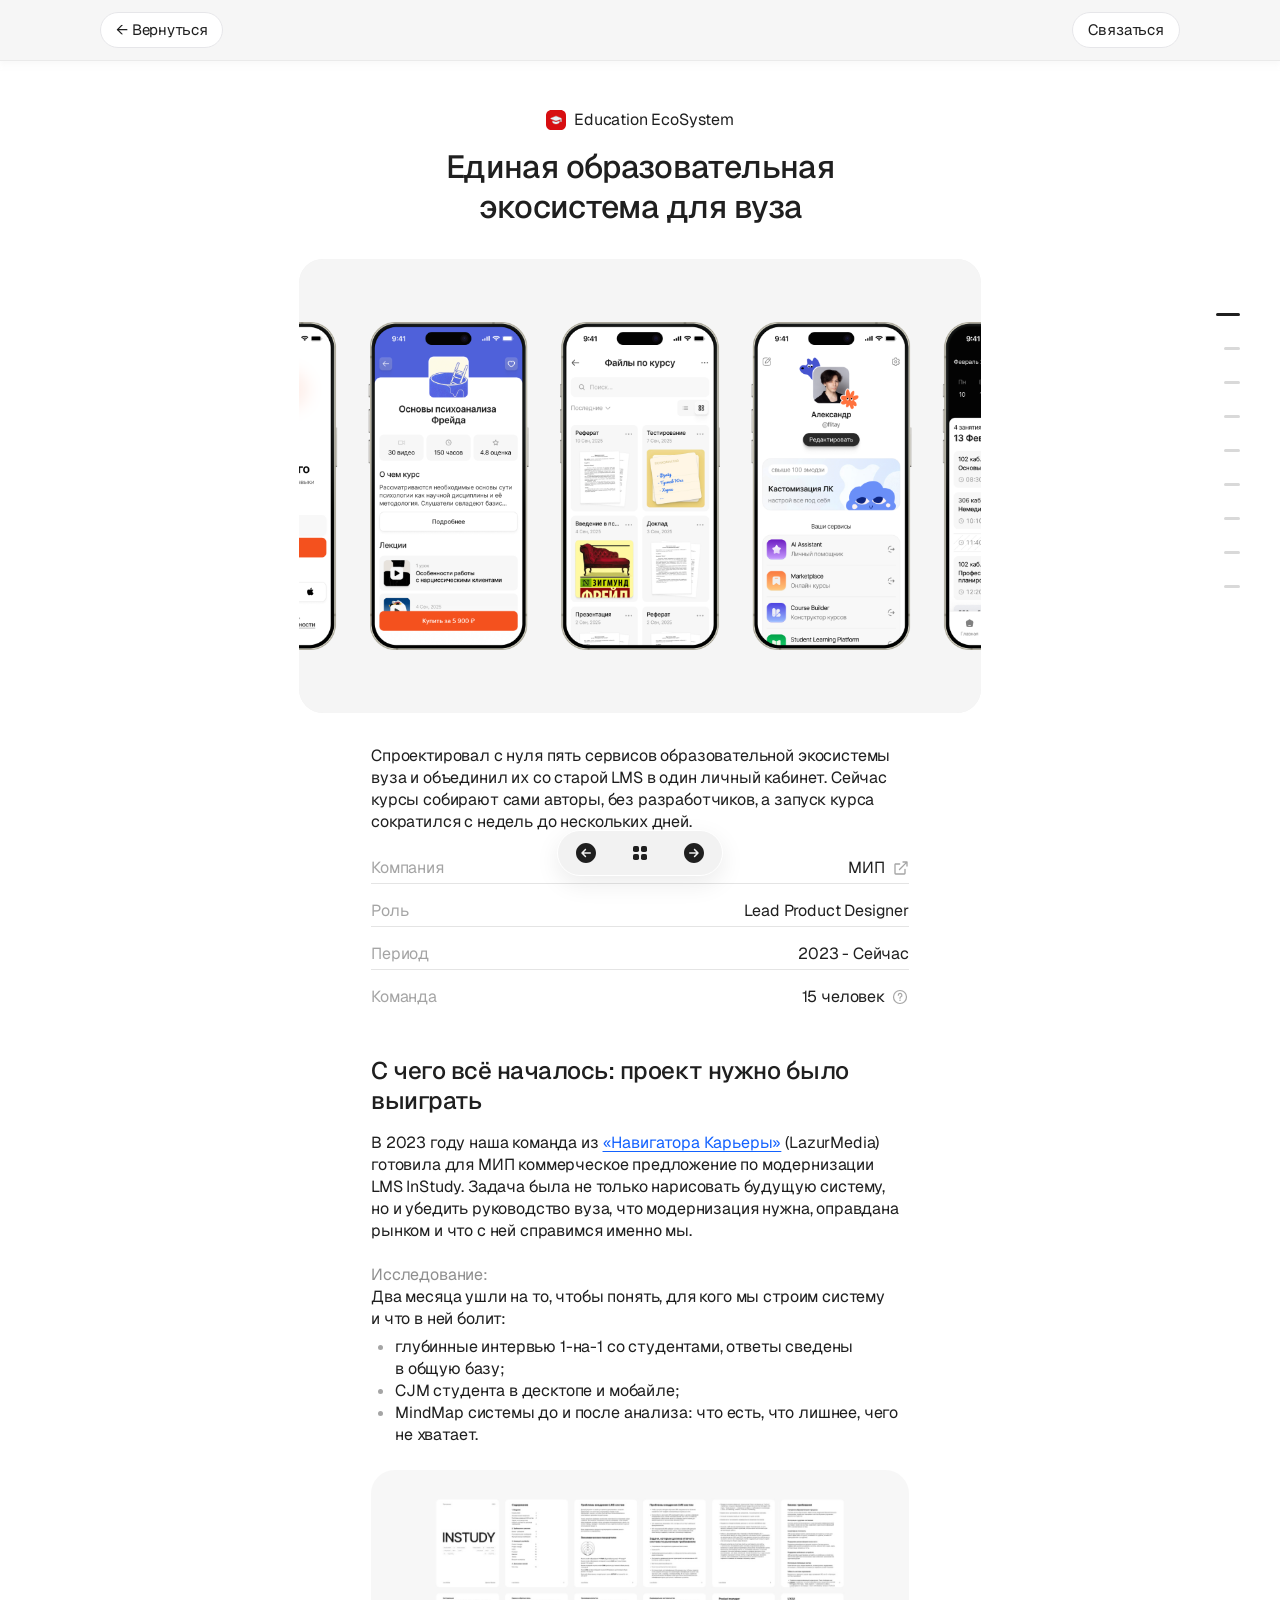
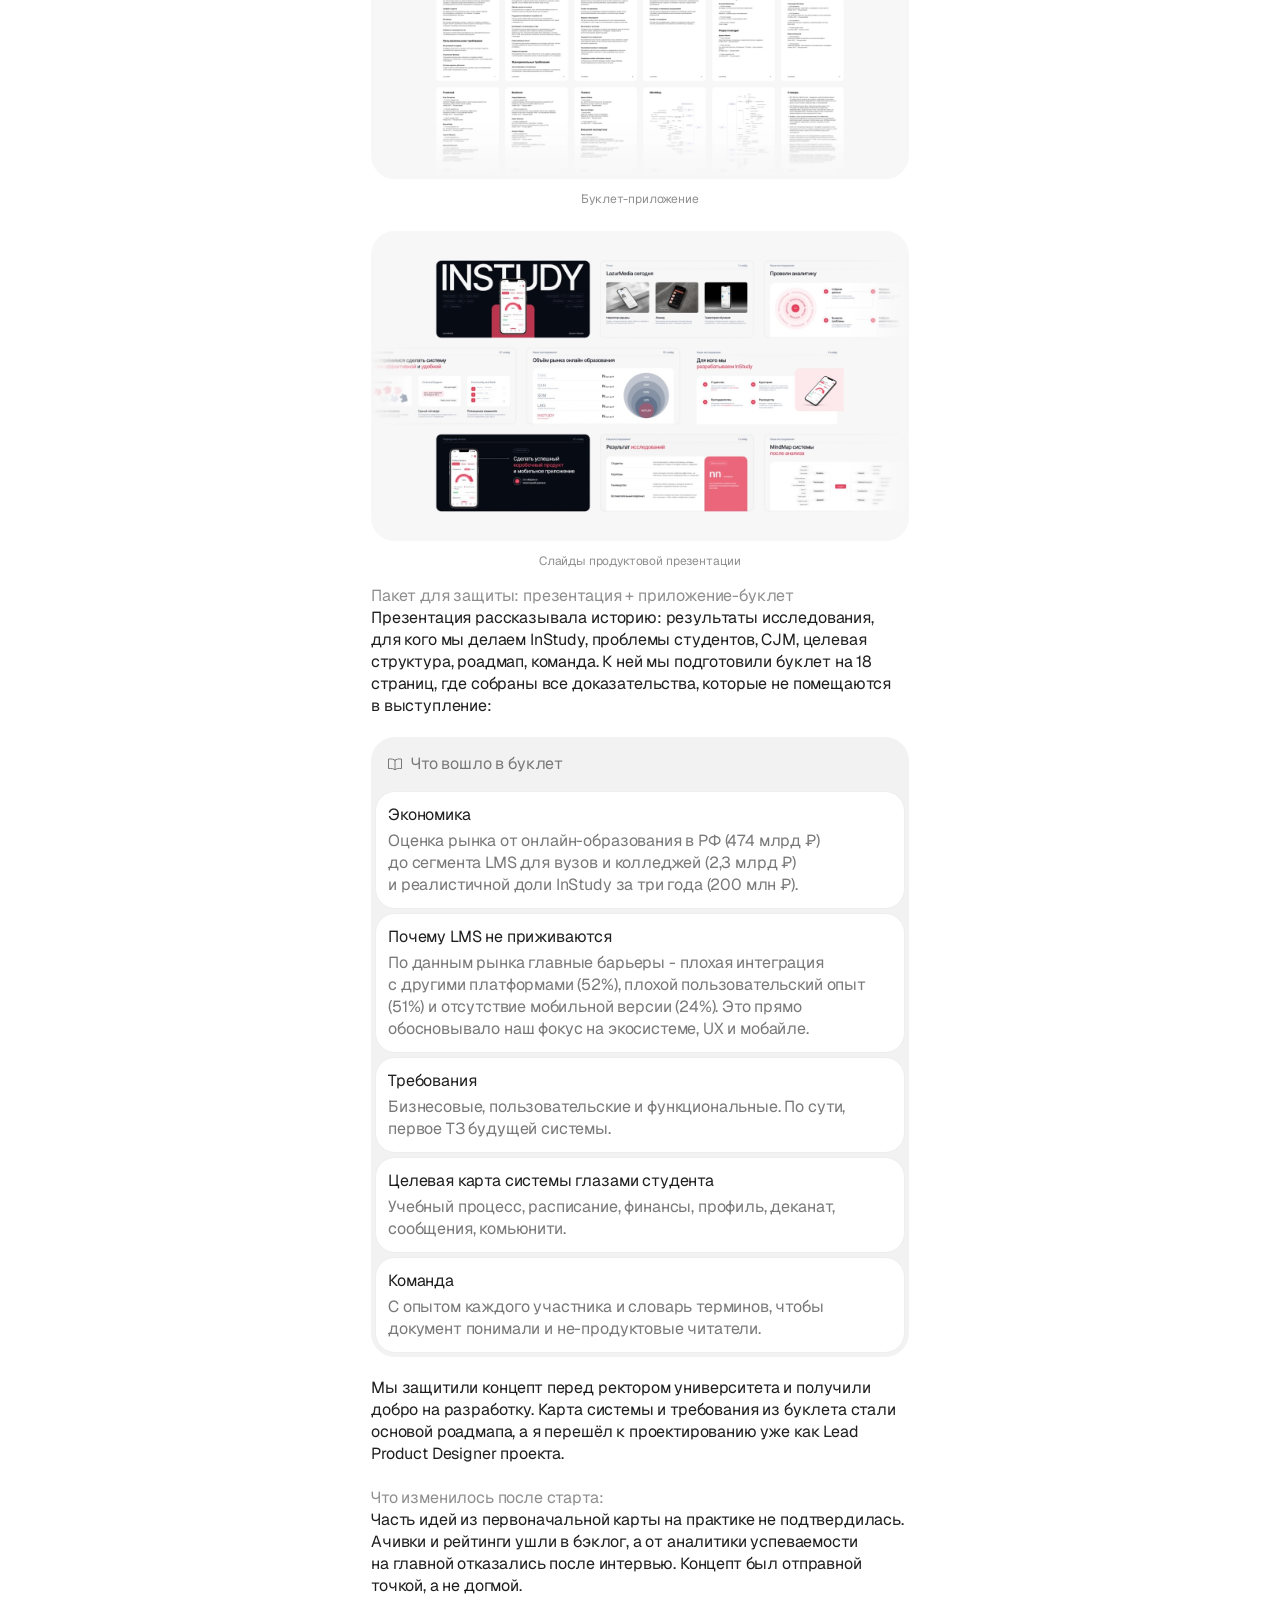
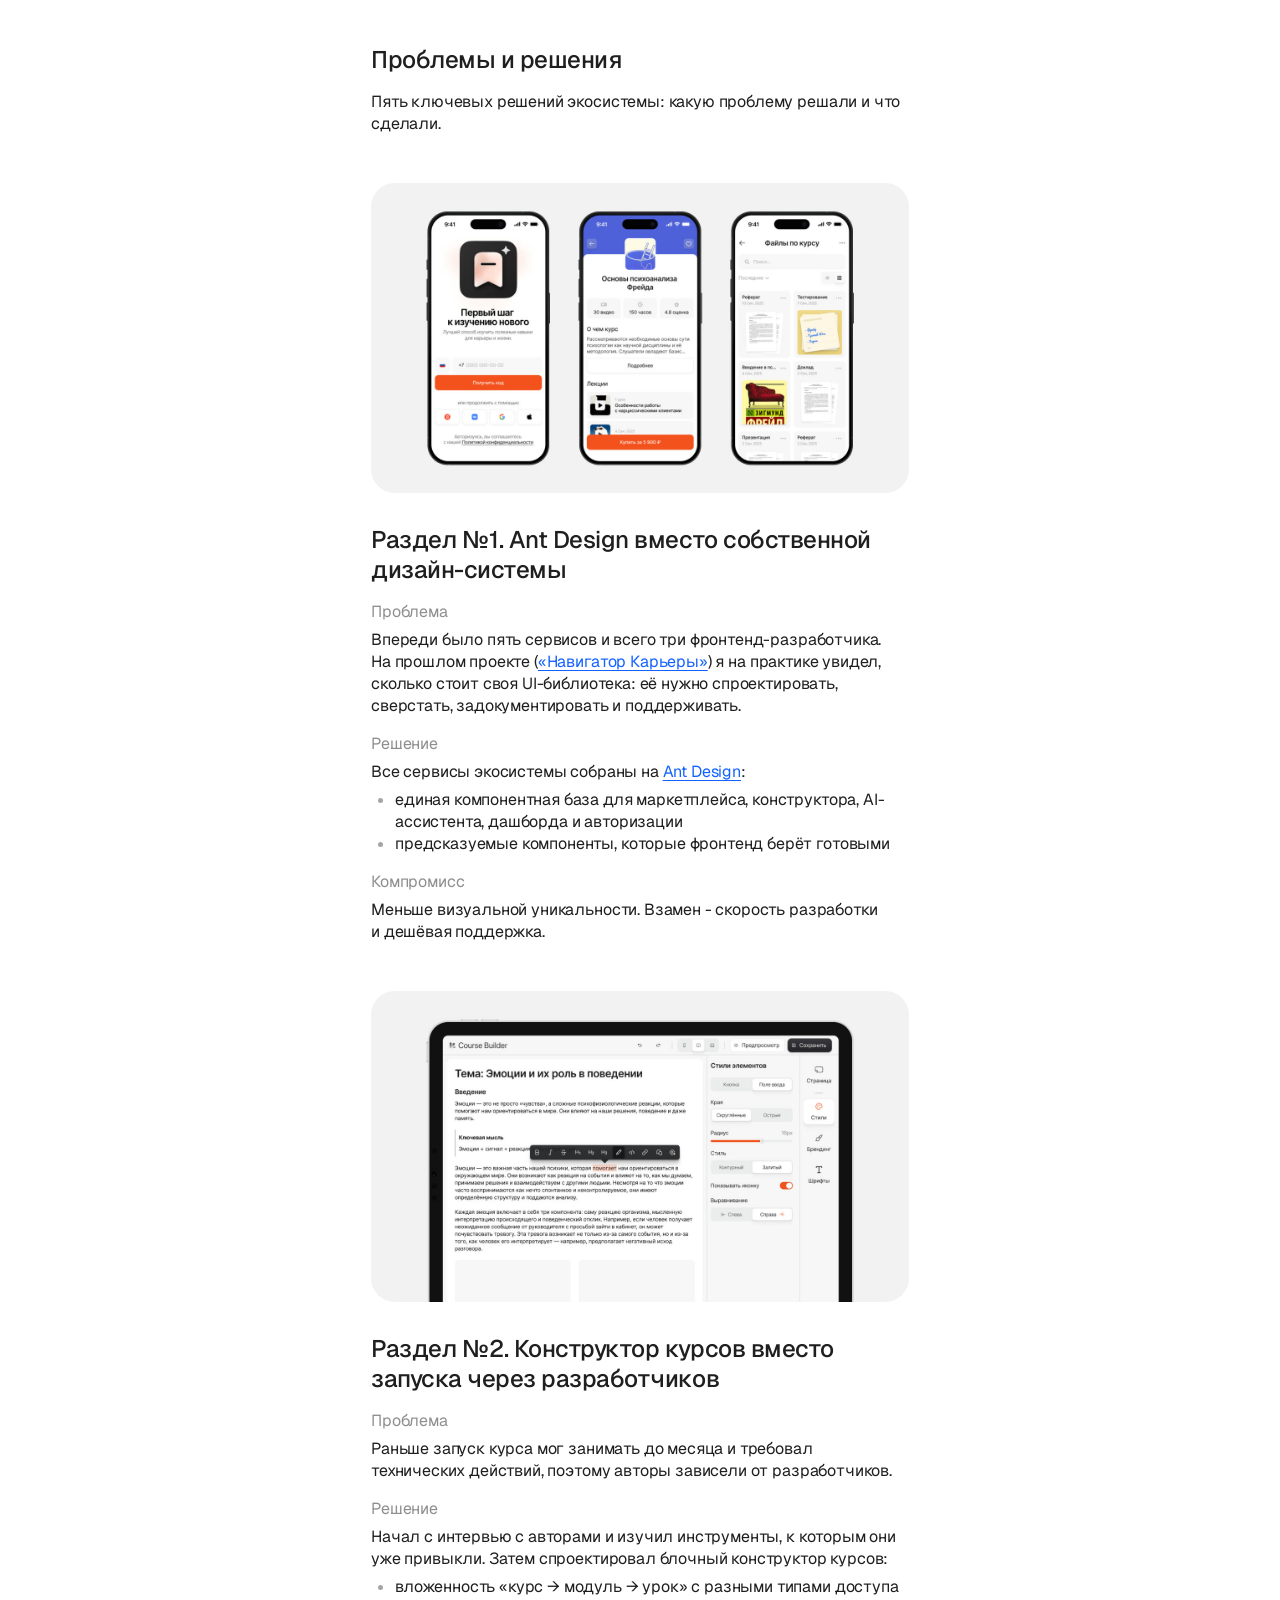
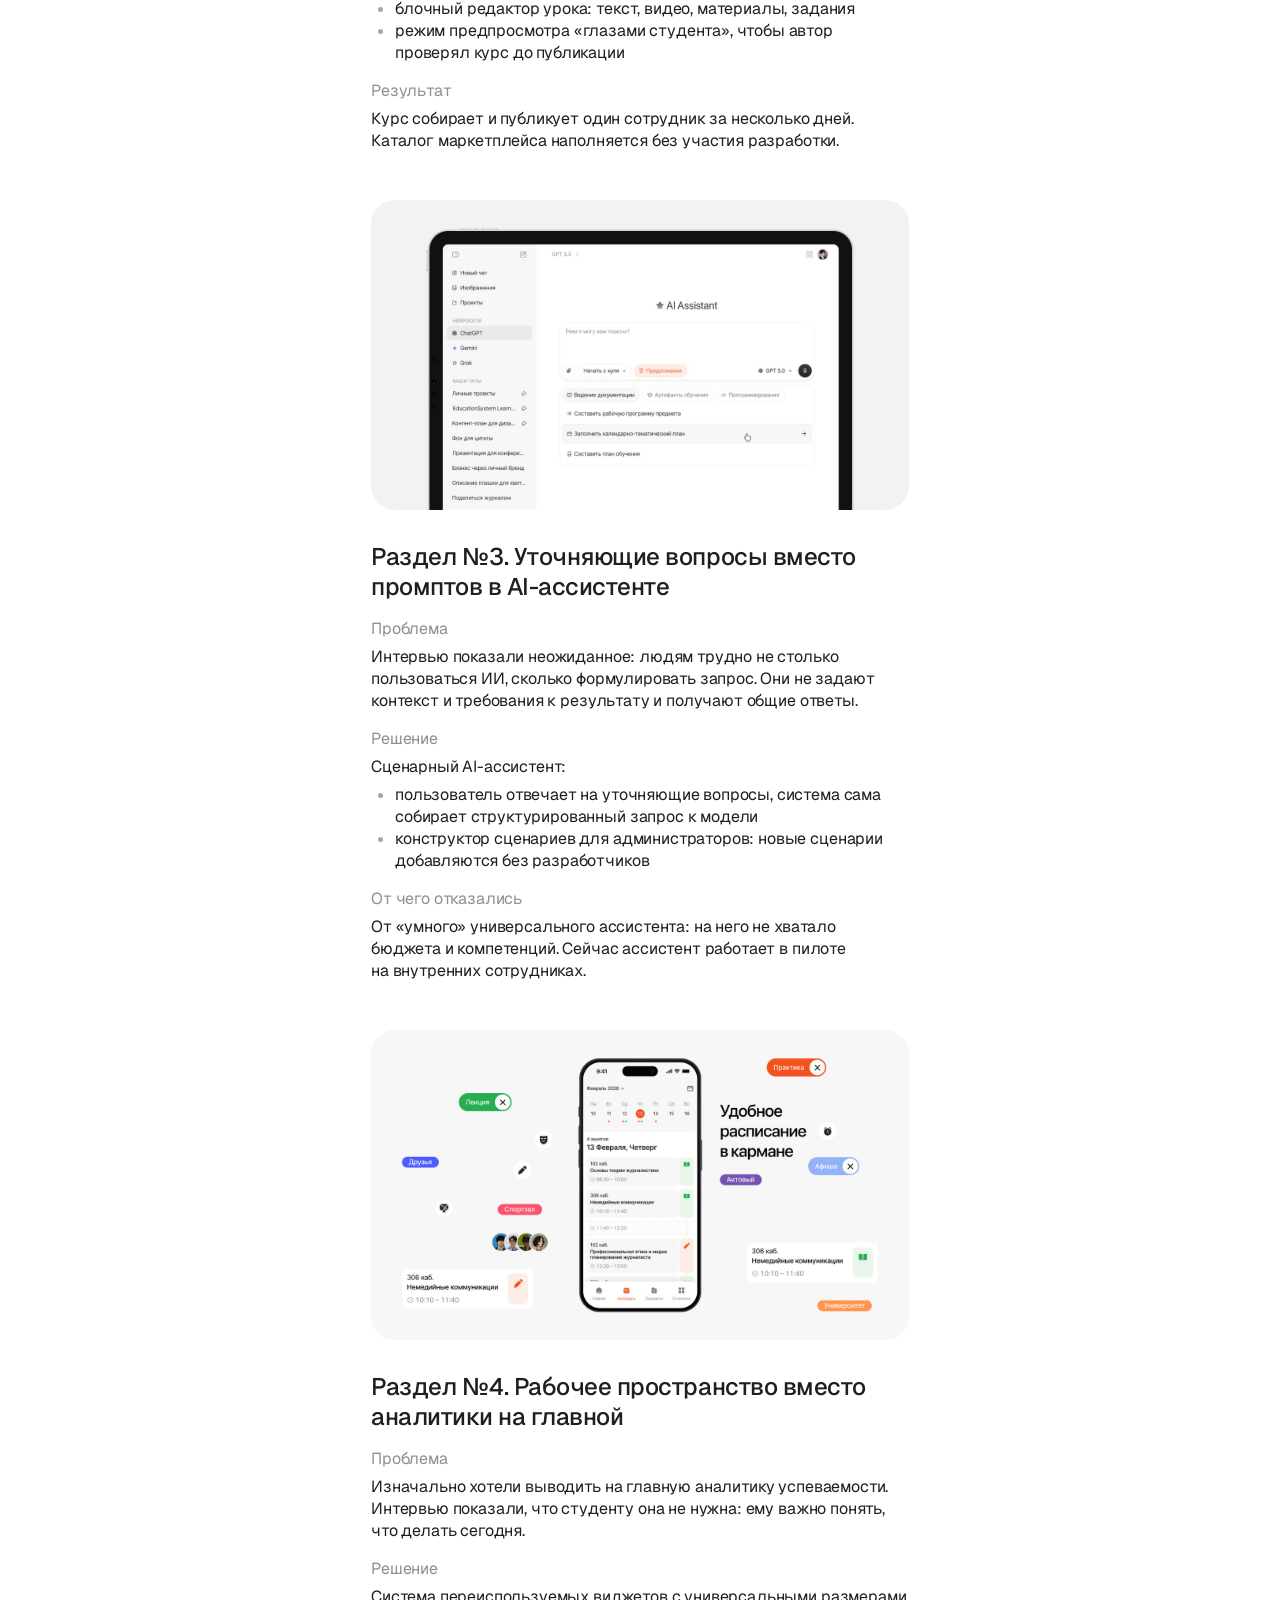
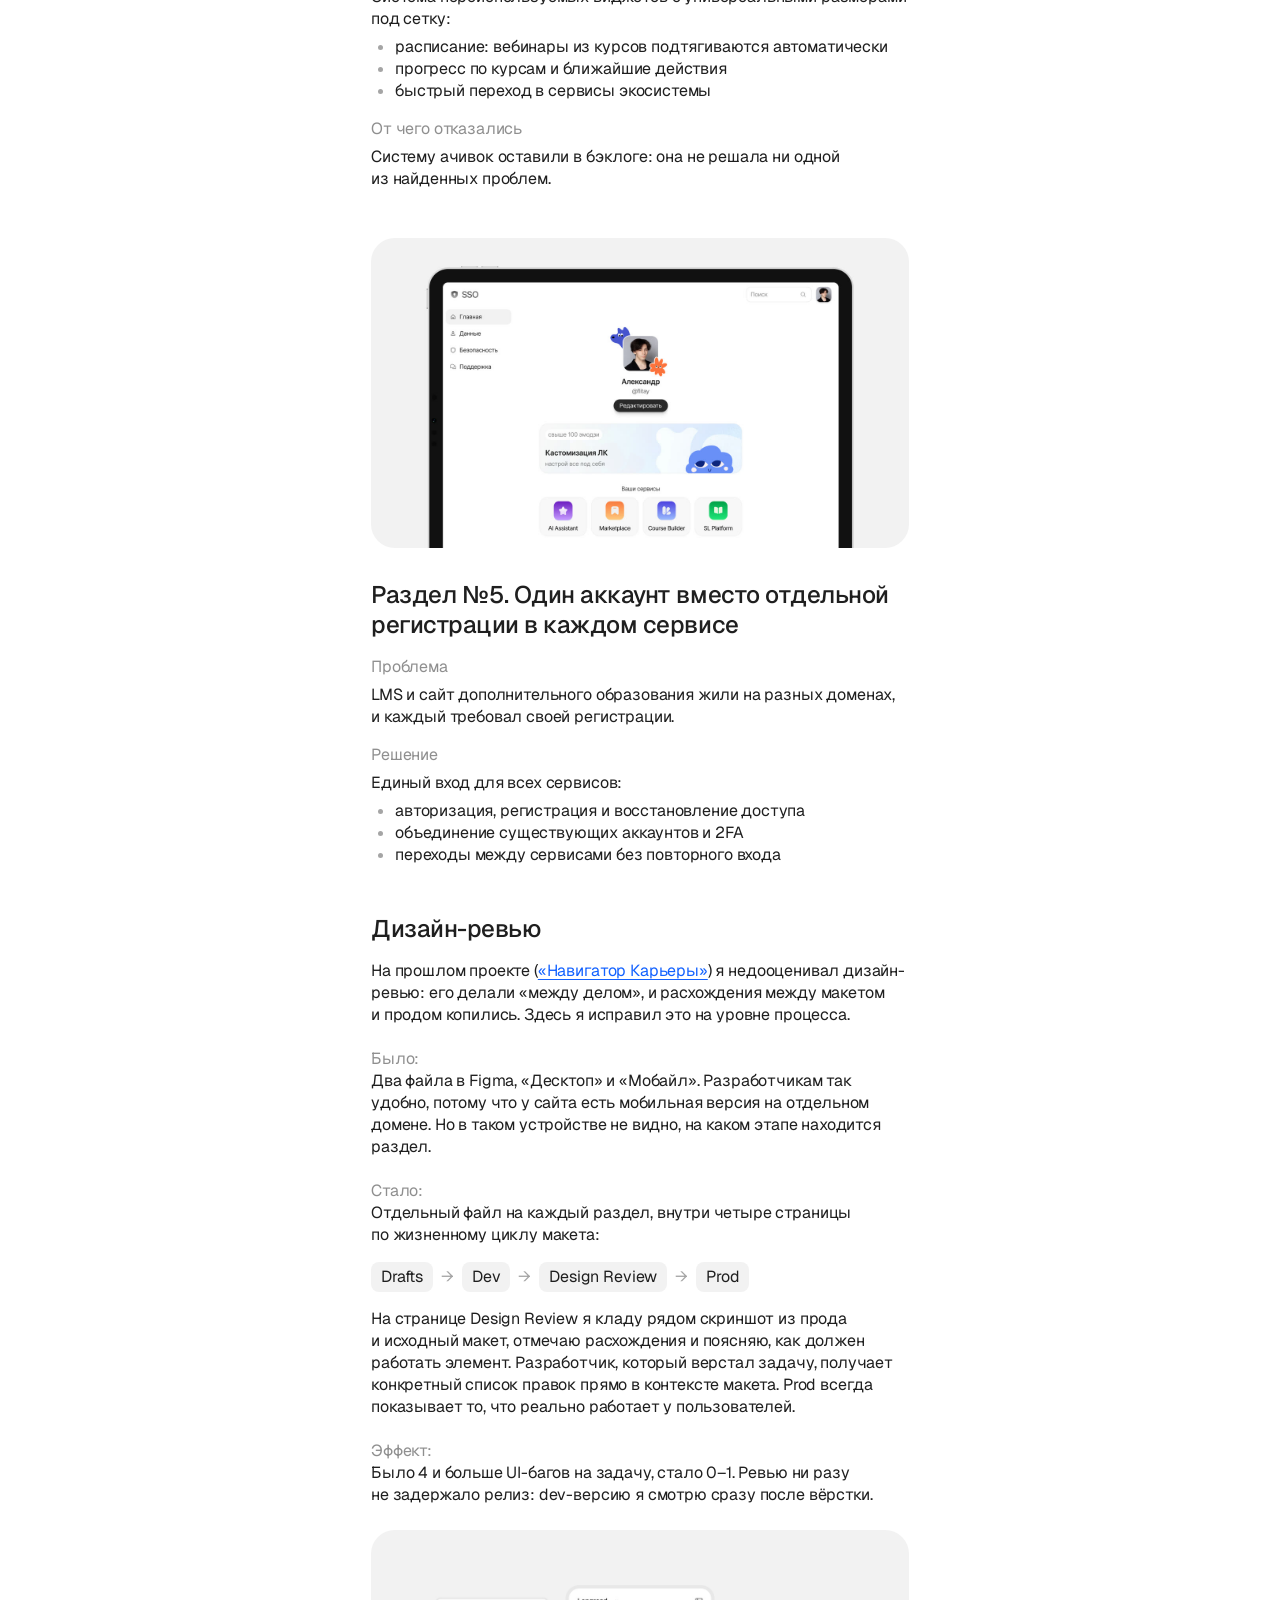
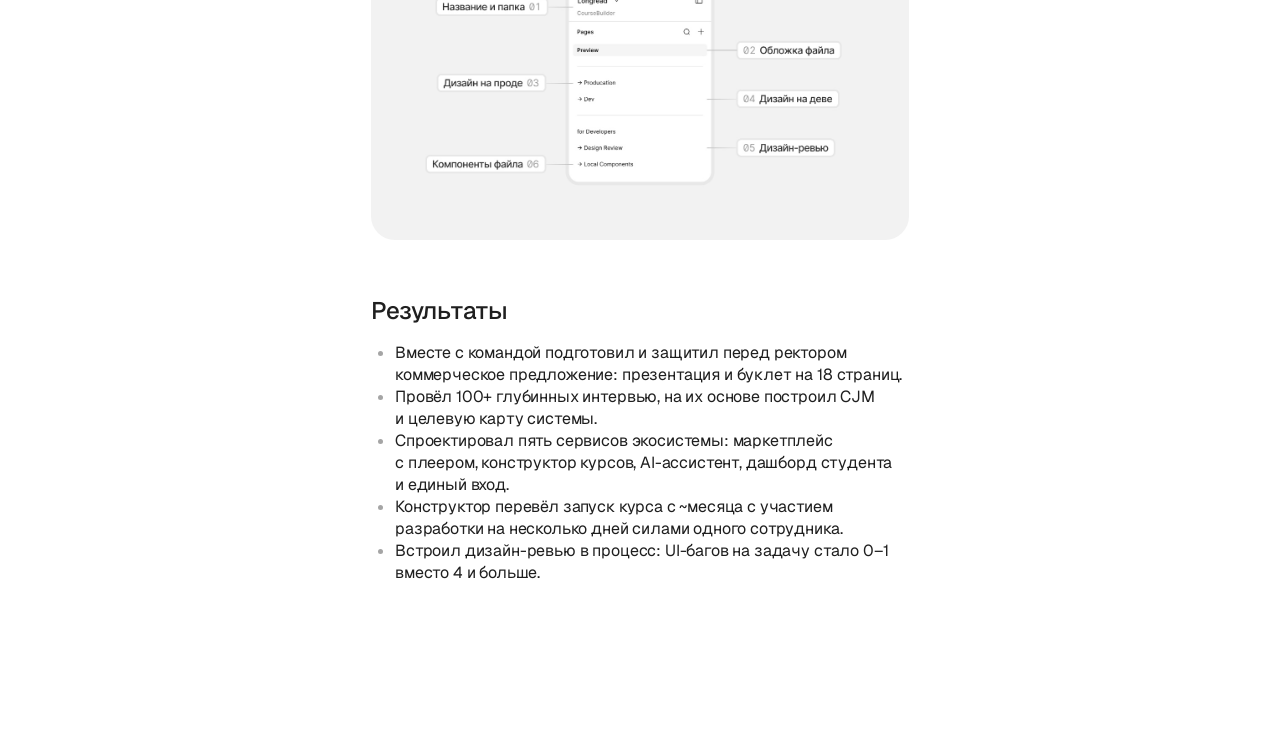
==== commit 0a12ed82: "Education: порядок этапов Drafts → Dev → Design Review → Prod Co-Authored-By: Claude Opus 5.5 <norep" ====
--- a/education/index.html
+++ b/education/index.html
@@ -93,7 +93,7 @@
     <section class="block" id="review">
       <div class="inset reveal">
         <h2 class="h2" data-toc="1" data-toc-label="Дизайн-ревью">Дизайн-ревью</h2>
-        <div class="prose"><p>На&nbsp;прошлом проекте (<a class="link-preview" href="../navigator/">«Навигатор Карьеры»<span class="link-preview__card" aria-hidden="true"><img src="../assets/cases/navigator/cover.jpg" alt="" loading="lazy"><span class="link-preview__meta"><span class="link-preview__title">Навигатор Карьеры</span><span class="link-preview__year">2020&nbsp;- 2024</span></span><span class="link-preview__cta">Открыть кейс →</span></span></a>) я&nbsp;недооценивал дизайн-ревью: его делали «между делом», и&nbsp;расхождения между макетом и&nbsp;продом копились. Здесь я&nbsp;исправил это&nbsp;на&nbsp;уровне процесса.</p><p class="c-gap"><span class="lead-label">Было:</span><br>Два файла в&nbsp;Figma, «Десктоп» и&nbsp;«Мобайл». Разработчикам так удобно, потому что&nbsp;у&nbsp;сайта есть мобильная версия на&nbsp;отдельном домене. Но&nbsp;в&nbsp;таком устройстве не&nbsp;видно, на&nbsp;каком этапе находится раздел.</p><p class="c-gap"><span class="lead-label">Стало:</span><br>Отдельный файл на&nbsp;каждый раздел, внутри четыре страницы по&nbsp;жизненному циклу макета:</p></div><div class="flow"><span class="chip">Drafts</span><span class="chip-arrow">→</span><span class="chip">Design Review</span><span class="chip-arrow">→</span><span class="chip">Dev</span><span class="chip-arrow">→</span><span class="chip">Prod</span></div><div class="prose"><p>На&nbsp;странице Design Review я&nbsp;кладу рядом скриншот из&nbsp;прода и&nbsp;исходный макет, отмечаю расхождения и&nbsp;поясняю, как&nbsp;должен работать элемент. Разработчик, который верстал задачу, получает конкретный список правок прямо в&nbsp;контексте макета. Prod всегда показывает то, что&nbsp;реально работает у&nbsp;пользователей.</p><p class="c-gap"><span class="lead-label">Эффект:</span><br>Было 4 и&nbsp;больше UI-багов на&nbsp;задачу, стало 0–1. Ревью ни&nbsp;разу не&nbsp;задержало релиз: dev-версию я&nbsp;смотрю сразу после вёрстки.</p></div><figure class="picture"><img src="../assets/cases/education/review.jpg" alt="Структура файла в Figma: название и папка, обложка, страницы Production и Dev, Design Review и локальные компоненты" width="1286" height="741" loading="lazy"></figure>
+        <div class="prose"><p>На&nbsp;прошлом проекте (<a class="link-preview" href="../navigator/">«Навигатор Карьеры»<span class="link-preview__card" aria-hidden="true"><img src="../assets/cases/navigator/cover.jpg" alt="" loading="lazy"><span class="link-preview__meta"><span class="link-preview__title">Навигатор Карьеры</span><span class="link-preview__year">2020&nbsp;- 2024</span></span><span class="link-preview__cta">Открыть кейс →</span></span></a>) я&nbsp;недооценивал дизайн-ревью: его делали «между делом», и&nbsp;расхождения между макетом и&nbsp;продом копились. Здесь я&nbsp;исправил это&nbsp;на&nbsp;уровне процесса.</p><p class="c-gap"><span class="lead-label">Было:</span><br>Два файла в&nbsp;Figma, «Десктоп» и&nbsp;«Мобайл». Разработчикам так удобно, потому что&nbsp;у&nbsp;сайта есть мобильная версия на&nbsp;отдельном домене. Но&nbsp;в&nbsp;таком устройстве не&nbsp;видно, на&nbsp;каком этапе находится раздел.</p><p class="c-gap"><span class="lead-label">Стало:</span><br>Отдельный файл на&nbsp;каждый раздел, внутри четыре страницы по&nbsp;жизненному циклу макета:</p></div><div class="flow"><span class="chip">Drafts</span><span class="chip-arrow">→</span><span class="chip">Dev</span><span class="chip-arrow">→</span><span class="chip">Design Review</span><span class="chip-arrow">→</span><span class="chip">Prod</span></div><div class="prose"><p>На&nbsp;странице Design Review я&nbsp;кладу рядом скриншот из&nbsp;прода и&nbsp;исходный макет, отмечаю расхождения и&nbsp;поясняю, как&nbsp;должен работать элемент. Разработчик, который верстал задачу, получает конкретный список правок прямо в&nbsp;контексте макета. Prod всегда показывает то, что&nbsp;реально работает у&nbsp;пользователей.</p><p class="c-gap"><span class="lead-label">Эффект:</span><br>Было 4 и&nbsp;больше UI-багов на&nbsp;задачу, стало 0–1. Ревью ни&nbsp;разу не&nbsp;задержало релиз: dev-версию я&nbsp;смотрю сразу после вёрстки.</p></div><figure class="picture"><img src="../assets/cases/education/review.jpg" alt="Структура файла в Figma: название и папка, обложка, страницы Production и Dev, Design Review и локальные компоненты" width="1286" height="741" loading="lazy"></figure>
       </div>
     </section>
     <section class="block" id="result">
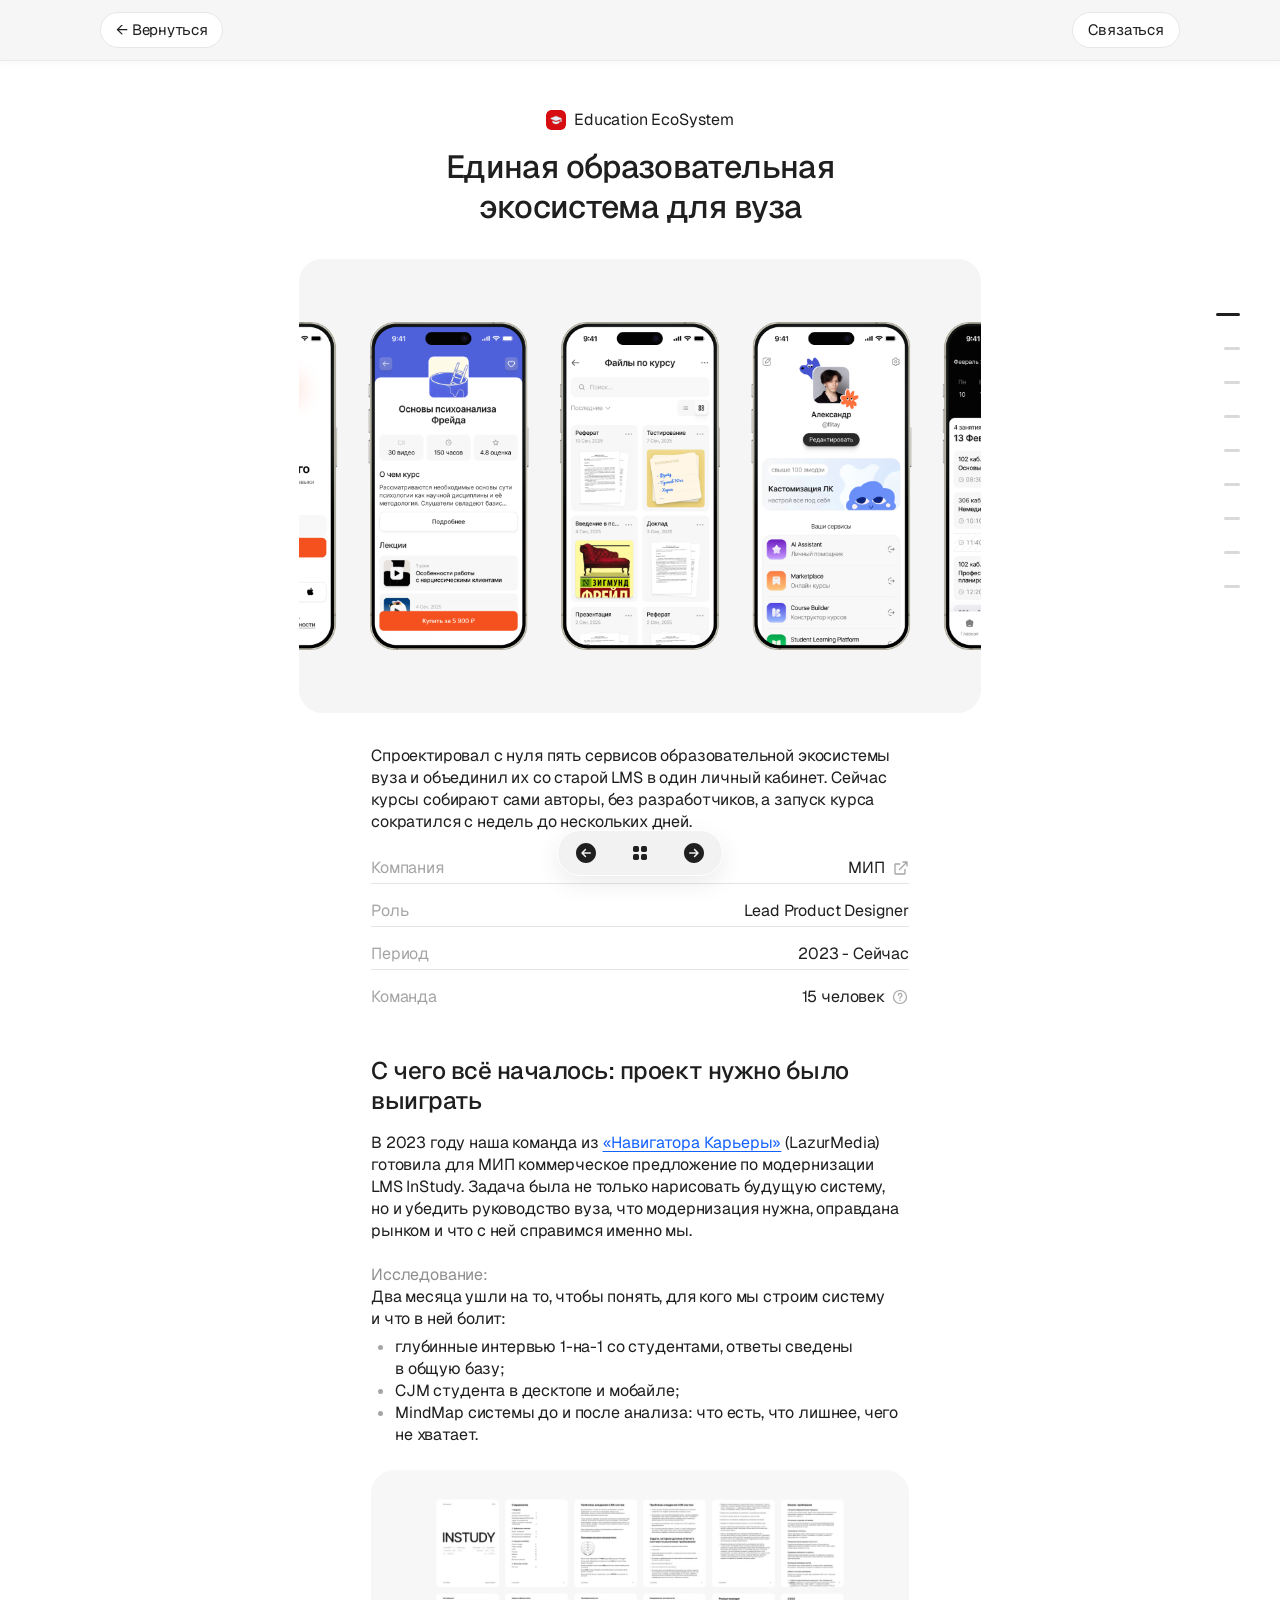
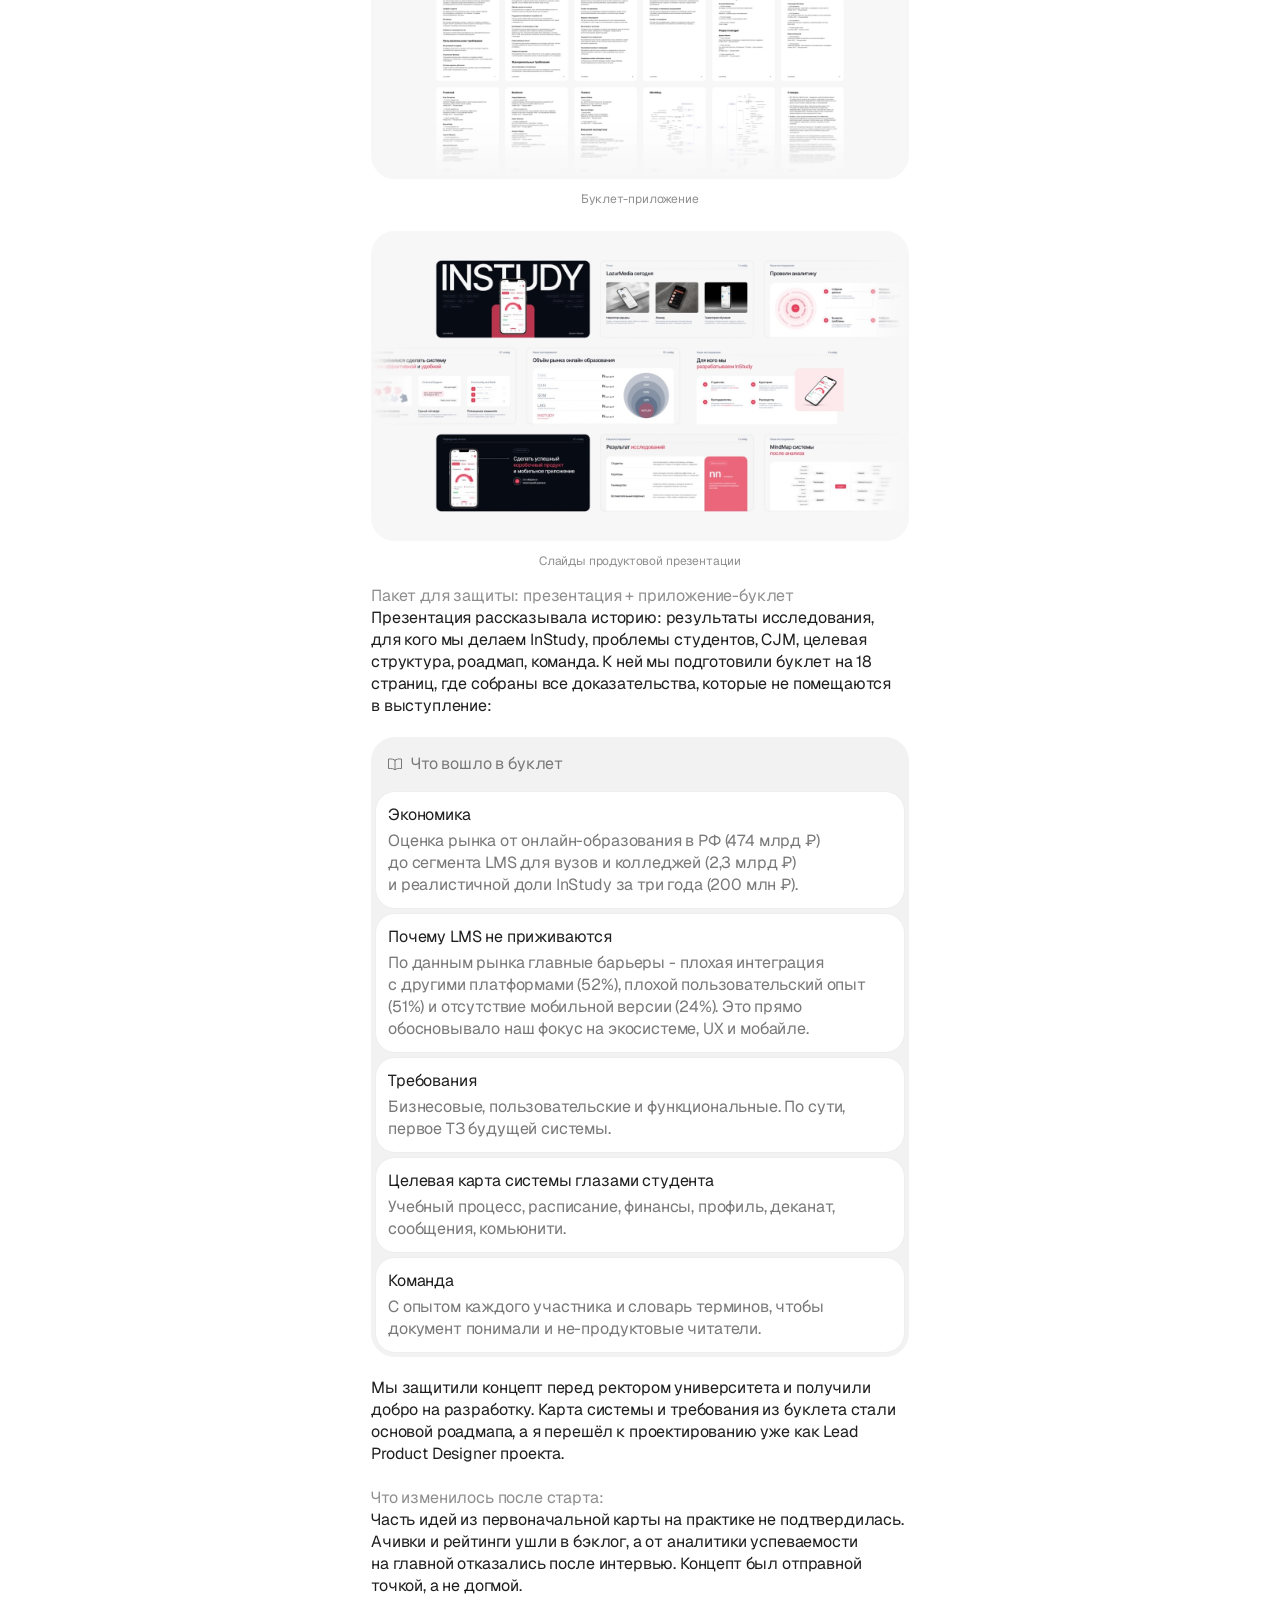
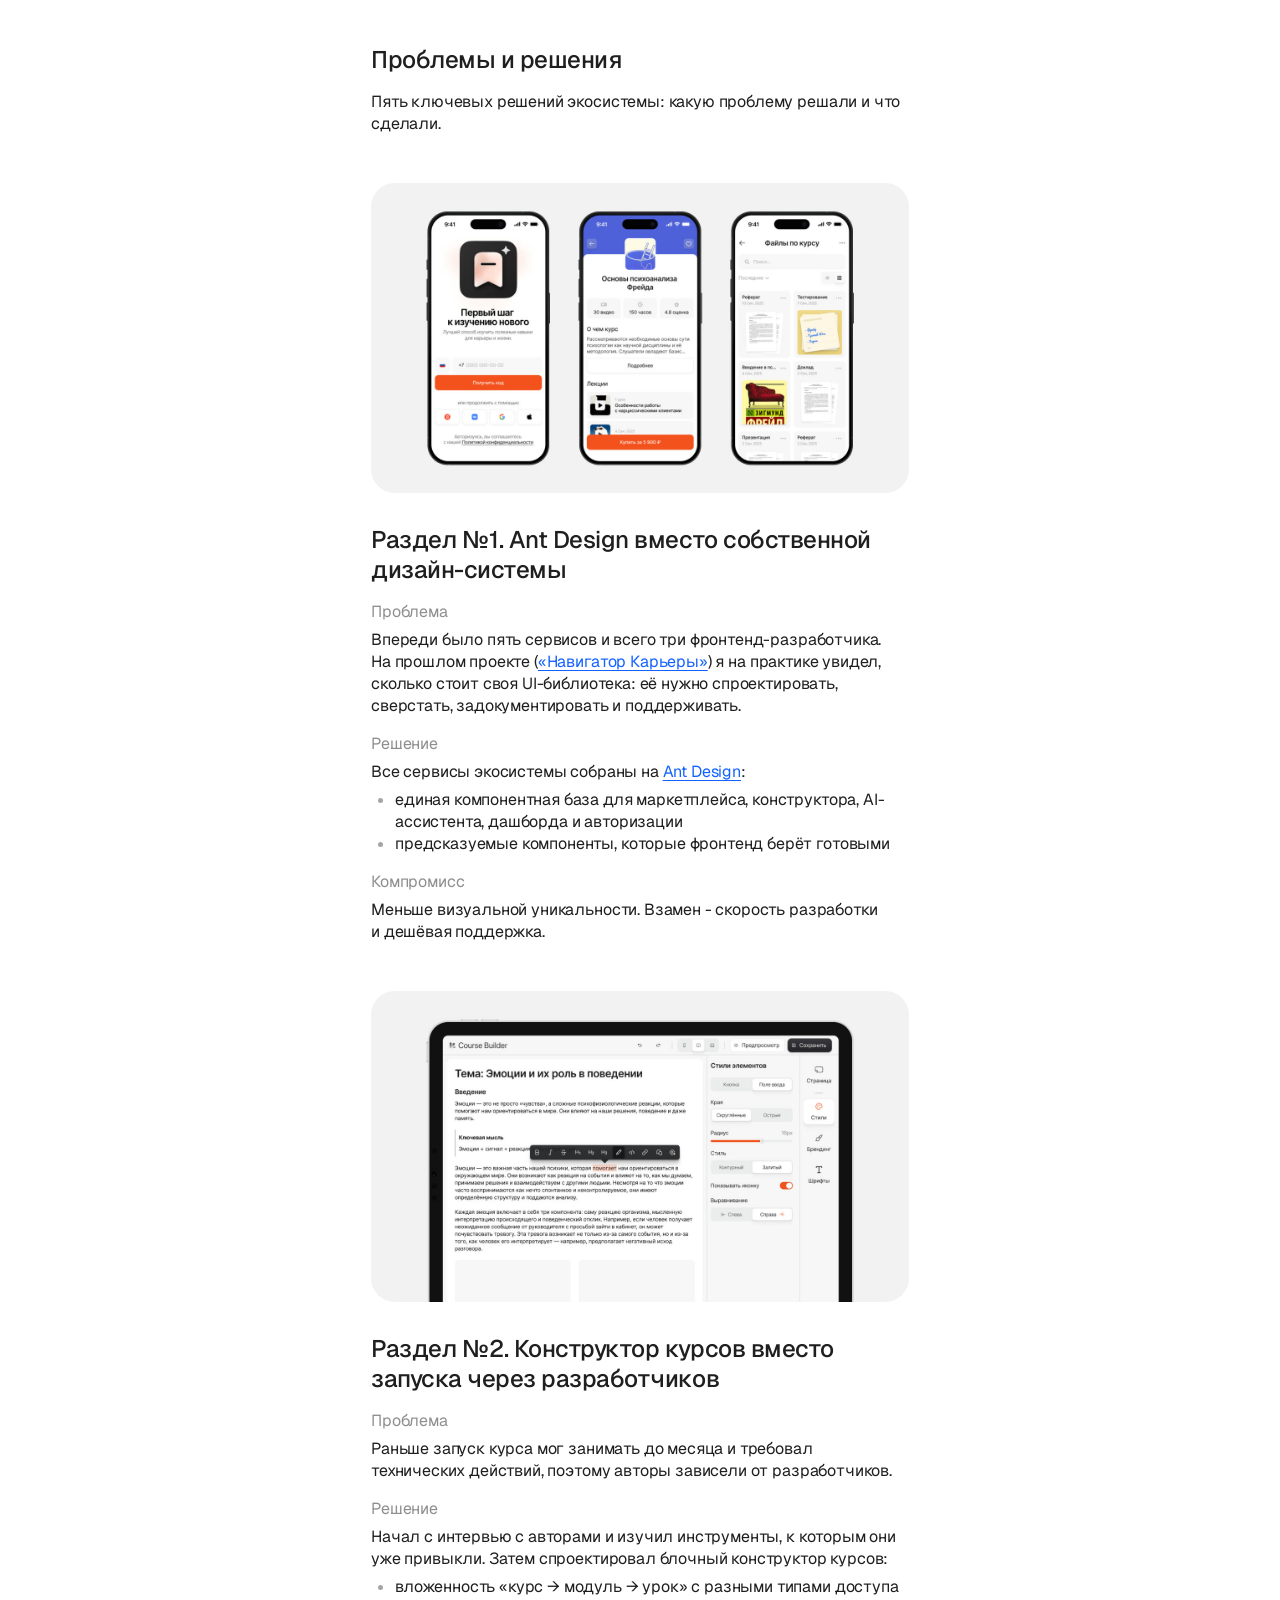
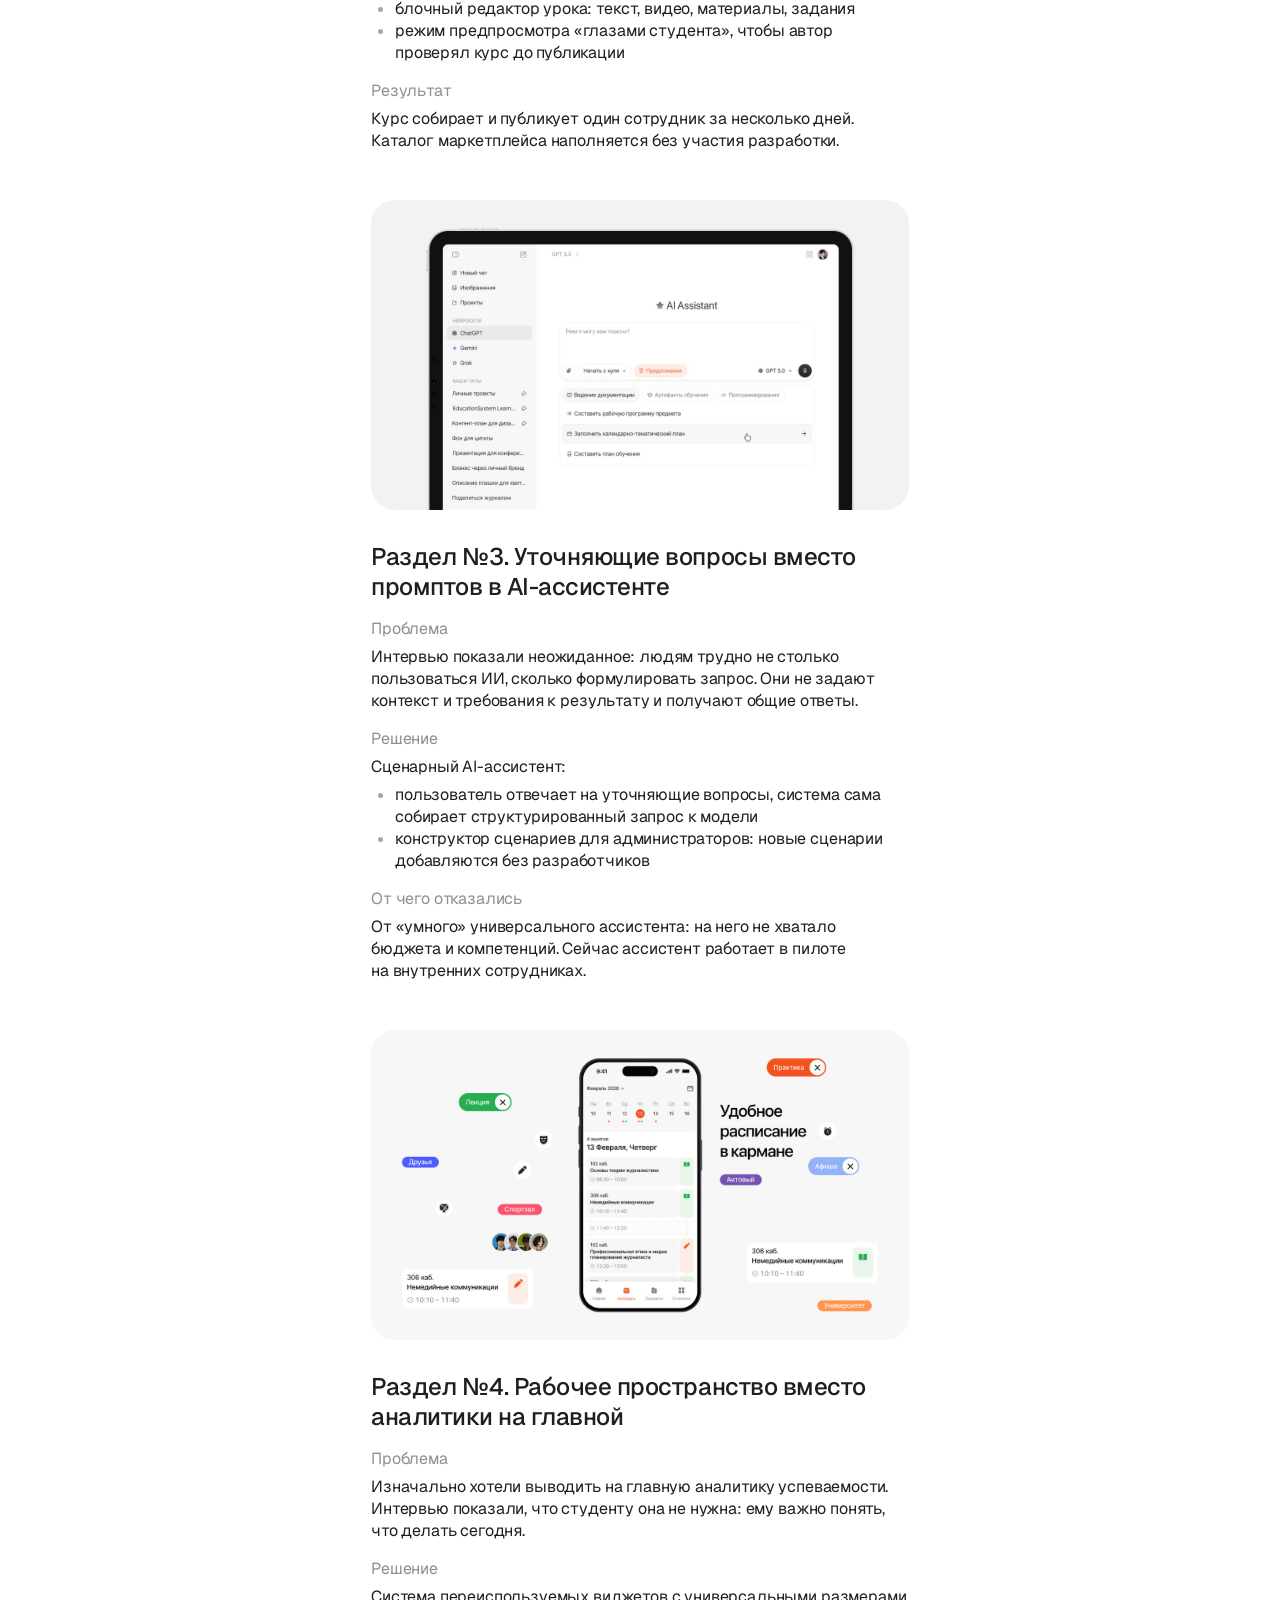
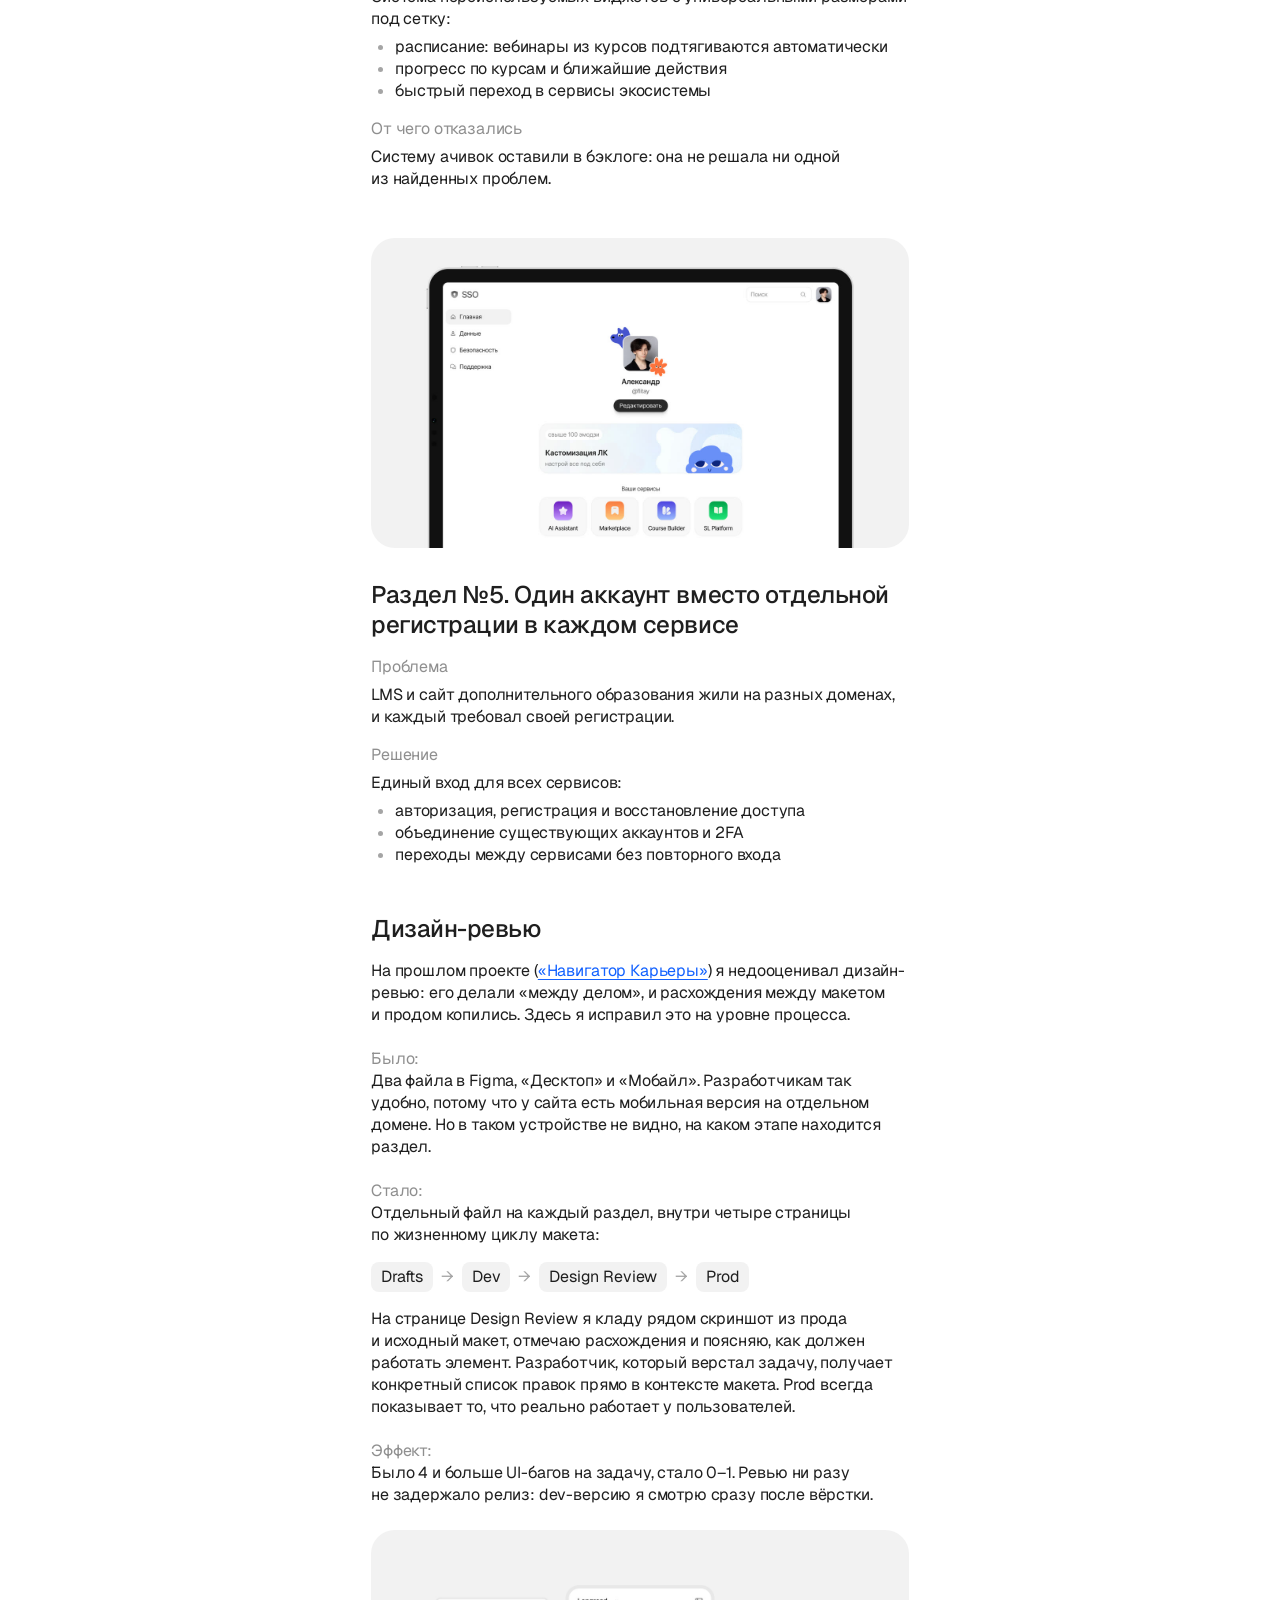
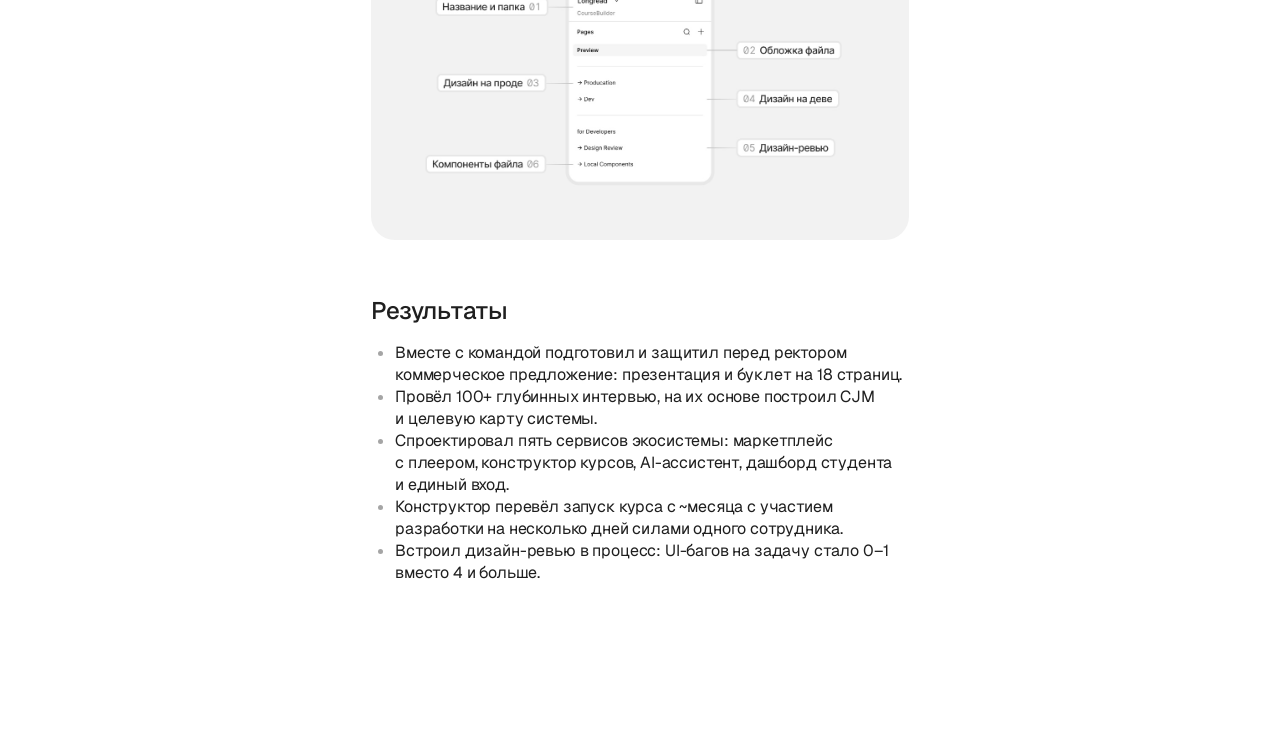
==== commit e6b959a5: "Окно «Связаться»: модалка на десктопе и шторка снизу на телефоне — почта, Telegram, Instagram, Pinte" ====
--- a/education/index.html
+++ b/education/index.html
@@ -12,6 +12,7 @@
   <link rel="icon" type="image/png" href="../assets/img/favicon.png">
   <link rel="preload" href="../assets/fonts/Geist.woff2" as="font" type="font/woff2" crossorigin>
   <link rel="stylesheet" href="../case.css">
+  <link rel="stylesheet" href="../contact.css">
   <script>document.documentElement.classList.add('js');try{var k='seen:'+location.pathname;if(sessionStorage.getItem(k))document.documentElement.classList.add('seen');sessionStorage.setItem(k,'1')}catch(e){}</script>
   <!-- Vercel Web Analytics -->
   <script>window.va = window.va || function () { (window.vaq = window.vaq || []).push(arguments); };</script>
@@ -25,7 +26,7 @@
 
   <header class="case-header">
     <a class="icon-btn icon-btn--text" href="../" data-back>← Вернуться</a>
-    <a class="icon-btn icon-btn--text" href="https://t.me/flitay" target="_blank" rel="noopener">Связаться</a>
+    <a class="icon-btn icon-btn--text" href="https://t.me/flitay" target="_blank" rel="noopener" data-contact>Связаться</a>
   </header>
 
   <main class="case case--narrow" id="main">
@@ -113,5 +114,6 @@
   </nav>
 
   <script src="../case.js" defer></script>
+  <script src="../contact.js" defer></script>
 </body>
 </html>
--- a/case.css
+++ b/case.css
@@ -87,7 +87,7 @@
   position: fixed; inset: 0 0 auto 0; z-index: 50;
   height: 61px;
   /* контейнер 1080px как на главной */
-  padding: 0 max(16px, calc((100% - 1080px) / 2));
+  padding: 0 max(16px, calc((100% - var(--sb, 0px) - 1080px) / 2));
   display: flex; justify-content: space-between; align-items: center;
   border-bottom: 1px solid hsl(0deg 0% 91.7647%);
   background: hsl(0deg 0% 96.0784% / 0.9);
@@ -540,10 +540,11 @@
 .case-nav img, .case-nav svg { width: 20px; height: 20px; }
 
 /* ---------- Появление блоков при скролле — только при первом заходе на страницу ---------- */
-.js:not(.seen) .reveal { opacity: 0; transform: translateY(16px); transition: opacity .6s var(--ease), transform .6s var(--ease); }
-.js:not(.seen) .reveal.is-visible { opacity: 1; transform: none; }
+.js:not(.seen) .reveal { opacity: 0; transform: translateY(16px); filter: blur(10px); transition: opacity .6s var(--ease), transform .6s var(--ease), filter .6s var(--ease); }
+/* filter: none, а не blur(0) — чтобы после появления блок не оставался отдельным слоем (тултипы, превью ссылок) */
+.js:not(.seen) .reveal.is-visible { opacity: 1; transform: none; filter: none; }
 @media (prefers-reduced-motion: reduce) {
-  .js:not(.seen) .reveal { opacity: 1; transform: none; transition: none; }
+  .js:not(.seen) .reveal { opacity: 1; transform: none; filter: none; transition: none; }
   *, *::before, *::after { transition-duration: 0s !important; }
 }
 
@@ -634,7 +635,7 @@
 .c-intro { display: flex; flex-direction: column; align-items: center; gap: 16px; text-align: center; }
 .c-intro .h1 { max-width: var(--text-w); }
 .c-brand { display: inline-flex; align-items: center; gap: 8px; }
-.c-brand img { width: 20px; height: 20px; }
+.c-brand img { width: 20px; height: 20px; border-radius: 5px; }
 
 /* ---------- Слайдер «до / после» ---------- */
 @property --pos { syntax: "<percentage>"; inherits: true; initial-value: 0%; }
@@ -691,8 +692,8 @@
 
 /* ---------- Видео: подложка-скелетон и плавное появление ---------- */
 /* скрыто с первой отрисовки (класс .js ставится в <head>), проявляется, когда пошло воспроизведение */
-.picture video { transition: opacity .5s var(--ease); }
-.js .picture video[data-autoplay]:not(.is-ready) { opacity: 0; }
+.picture video { transition: opacity .5s var(--ease), filter .5s var(--ease); }
+.js .picture video[data-autoplay]:not(.is-ready) { opacity: 0; filter: blur(10px); }
 .picture:has(> video) { position: relative; }
 .js .picture:has(> video[data-autoplay]:not(.is-ready))::after {
   content: ""; position: absolute; inset: 0; pointer-events: none;
@@ -718,7 +719,6 @@
 .c-item ul { padding-left: 24px; }
 .c-item ul li::marker { color: rgba(31, 31, 31, .4); }
 .c-item > p + p:has(.lead-label) { margin-top: 10px; }
-.c-brand__round { border-radius: 6px; }
 /* Таблица: серая шапка, белое тело со скруглёнными верхними углами */
 .table-wrap { background: var(--muted-bg); }
 .table { border-collapse: separate; border-spacing: 0; }
@@ -726,3 +726,8 @@
 .table tbody tr:first-child td:first-child { border-top-left-radius: 12px; }
 .table tbody tr:first-child td:last-child { border-top-right-radius: 12px; }
 .c-label--first { margin-top: 0; }
+
+/* Под открытой модалкой полоса прокрутки исчезает: фиксированные элементы остаются на месте (--sb ставит JS) */
+.case-header { right: var(--sb, 0px); }
+.toc { right: calc(24px + var(--sb, 0px)); }
+.case-nav { left: calc(50% - var(--sb, 0px) / 2); }
--- a/contact.css
+++ b/contact.css
@@ -0,0 +1,79 @@
+/* Окно «Связаться»: модалка на десктопе, шторка снизу на телефоне (см. contact.js) */
+.contact {
+  position: fixed; inset: 0; z-index: 500;
+  display: grid; place-items: center;
+  padding: 16px;
+  background: rgba(20, 20, 20, .45);
+  -webkit-backdrop-filter: blur(4px); backdrop-filter: blur(4px);
+  opacity: 0; visibility: hidden;
+  transition: opacity .3s cubic-bezier(.25, .1, .25, 1), visibility 0s linear .3s;
+  font-family: "Geist", -apple-system, BlinkMacSystemFont, "Segoe UI", Roboto, sans-serif;
+  color: #1F1F1F;
+}
+.contact.is-open { opacity: 1; visibility: visible; transition: opacity .3s cubic-bezier(.25, .1, .25, 1); }
+.contact__sheet {
+  width: min(400px, 100%);
+  background: #fff;
+  border-radius: 24px;
+  box-shadow: 0 24px 64px rgba(0, 0, 0, .2);
+  overflow: hidden;
+  opacity: 0; filter: blur(8px); transform: scale(.96);
+  transition: opacity .3s cubic-bezier(.25, .1, .25, 1), filter .3s cubic-bezier(.25, .1, .25, 1), transform .35s cubic-bezier(.34, 1.2, .64, 1);
+}
+.contact.is-open .contact__sheet { opacity: 1; filter: none; transform: none; }
+.contact__grab { display: none; }
+.contact__head {
+  display: flex; align-items: center; justify-content: space-between;
+  padding: 16px 16px 16px 24px;
+  border-bottom: 1px solid #EEEEEE;
+}
+.contact__title { margin: 0; font-size: 18px; line-height: 24px; font-weight: 400; color: rgba(31, 31, 31, .6); letter-spacing: -0.01em; }
+.contact__close {
+  width: 40px; height: 40px;
+  display: grid; place-items: center;
+  border-radius: 50%;
+  border: 1px solid #E6E6E9; background: #fff; color: #1F1F1F;
+  cursor: pointer; padding: 0;
+  transition: background-color .2s, transform .2s;
+}
+.contact__close:hover { background: #F2F2F2; }
+.contact__close:active { transform: scale(.94); }
+.contact__close svg { width: 18px; height: 18px; }
+.contact__list { display: flex; flex-direction: column; padding: 8px; }
+.contact__row {
+  display: grid; grid-template-columns: 40px 1fr 24px; align-items: center; gap: 8px;
+  padding: 12px 16px 12px 8px;
+  border-radius: 16px;
+  color: inherit; text-decoration: none; text-align: left;
+  font: inherit; background: none; border: 0; cursor: pointer; width: 100%;
+  transition: background-color .2s;
+}
+.contact__row:hover, .contact__row:focus-visible { background: #F4F4F4; }
+.contact__icon { display: grid; place-items: center; color: rgba(31, 31, 31, .35); }
+.contact__icon svg { width: 22px; height: 22px; }
+.contact__text { display: flex; flex-direction: column; gap: 2px; min-width: 0; }
+.contact__label { font-size: 14px; line-height: 20px; color: rgba(31, 31, 31, .5); }
+.contact__value { font-size: 16px; line-height: 22px; letter-spacing: -0.01em; overflow-wrap: anywhere; }
+.contact__action { display: grid; place-items: center; color: rgba(31, 31, 31, .35); transition: color .2s; }
+.contact__action svg { width: 20px; height: 20px; }
+.contact__row:hover .contact__action { color: #1F1F1F; }
+.contact__row.is-copied .contact__action, .contact__row.is-copied .contact__label { color: #2E9E5B; }
+
+/* Телефон: шторка снизу */
+@media (max-width: 640px) {
+  .contact { padding: 0; place-items: end stretch; }
+  .contact__sheet {
+    width: 100%;
+    border-radius: 24px 24px 0 0;
+    padding-bottom: env(safe-area-inset-bottom);
+    opacity: 1; filter: none;
+    transform: translateY(100%);
+    transition: transform .45s cubic-bezier(.32, .72, 0, 1);
+  }
+  .contact.is-open .contact__sheet { transform: translateY(0); }
+  .contact__grab { display: block; width: 36px; height: 4px; margin: 8px auto 0; border-radius: 4px; background: #E0E0E0; }
+  .contact__head { padding-top: 8px; }
+}
+@media (prefers-reduced-motion: reduce) {
+  .contact, .contact__sheet { transition-duration: 0s !important; }
+}
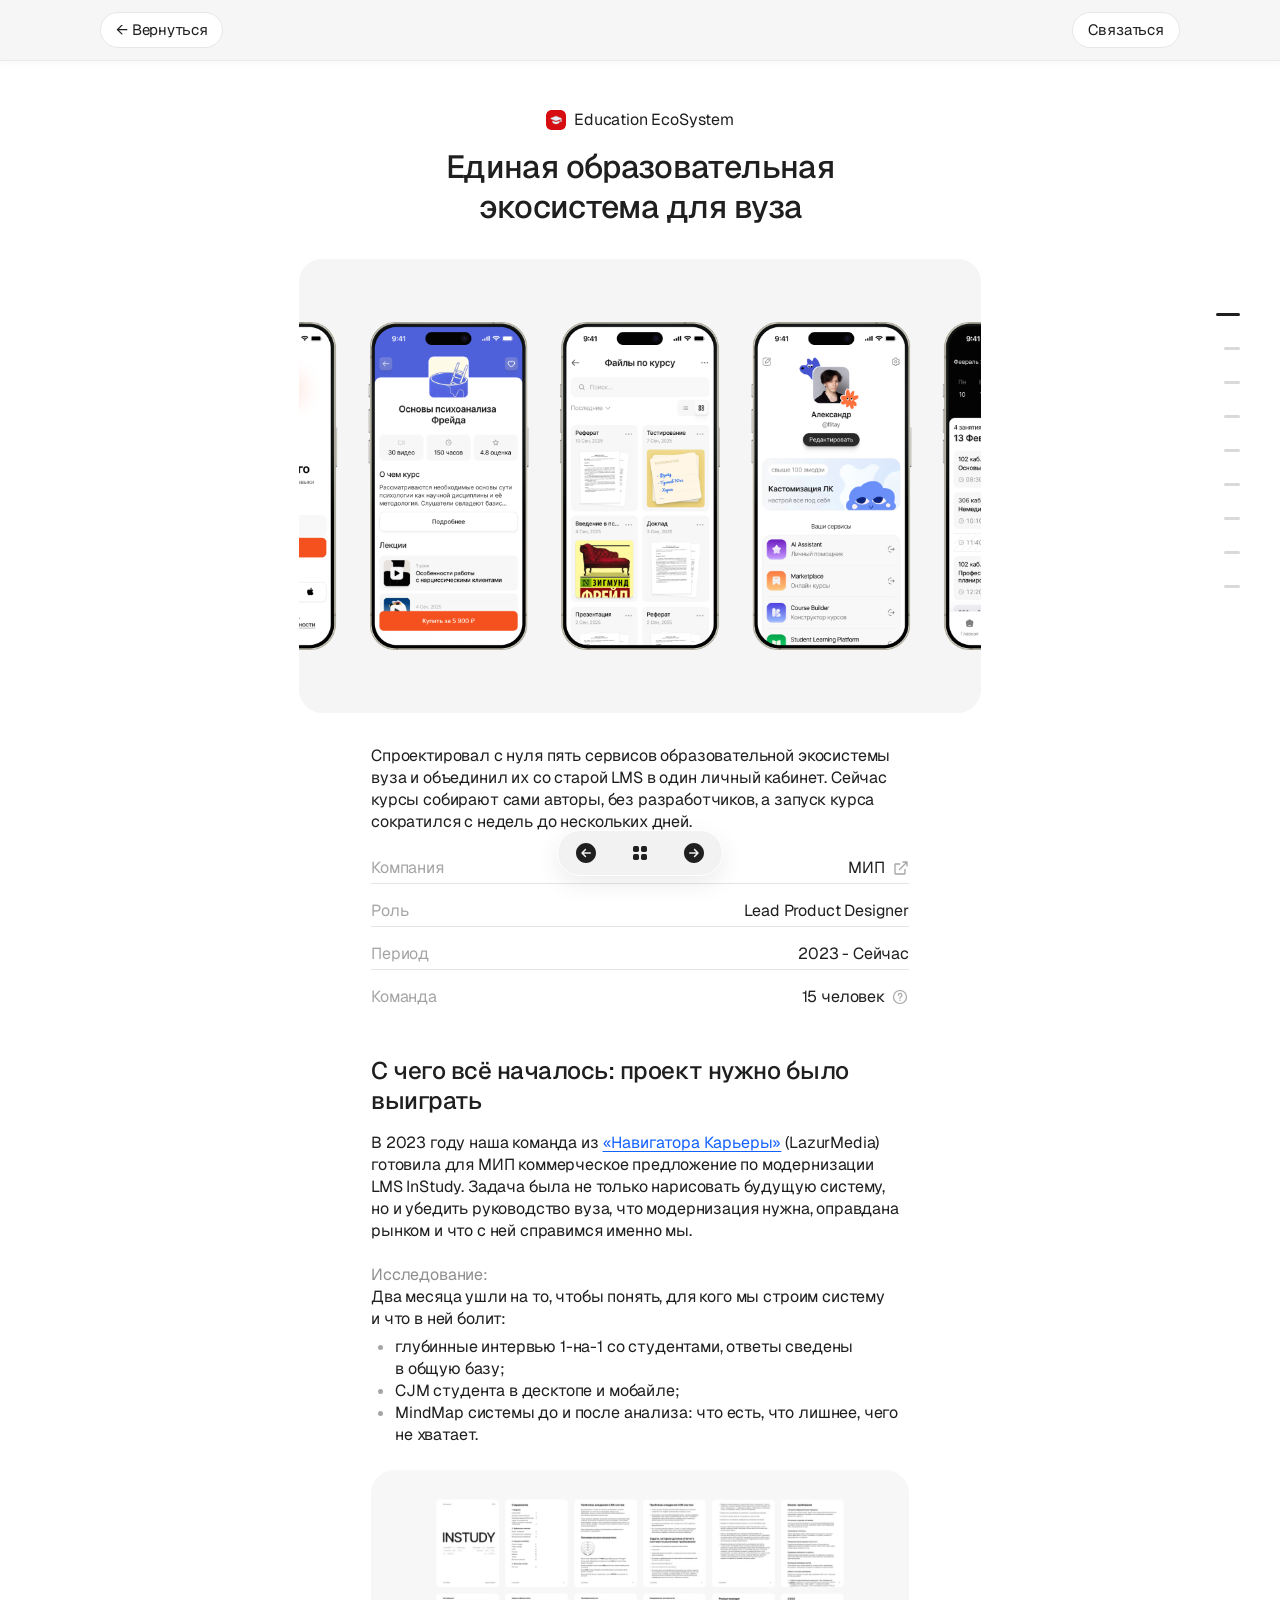
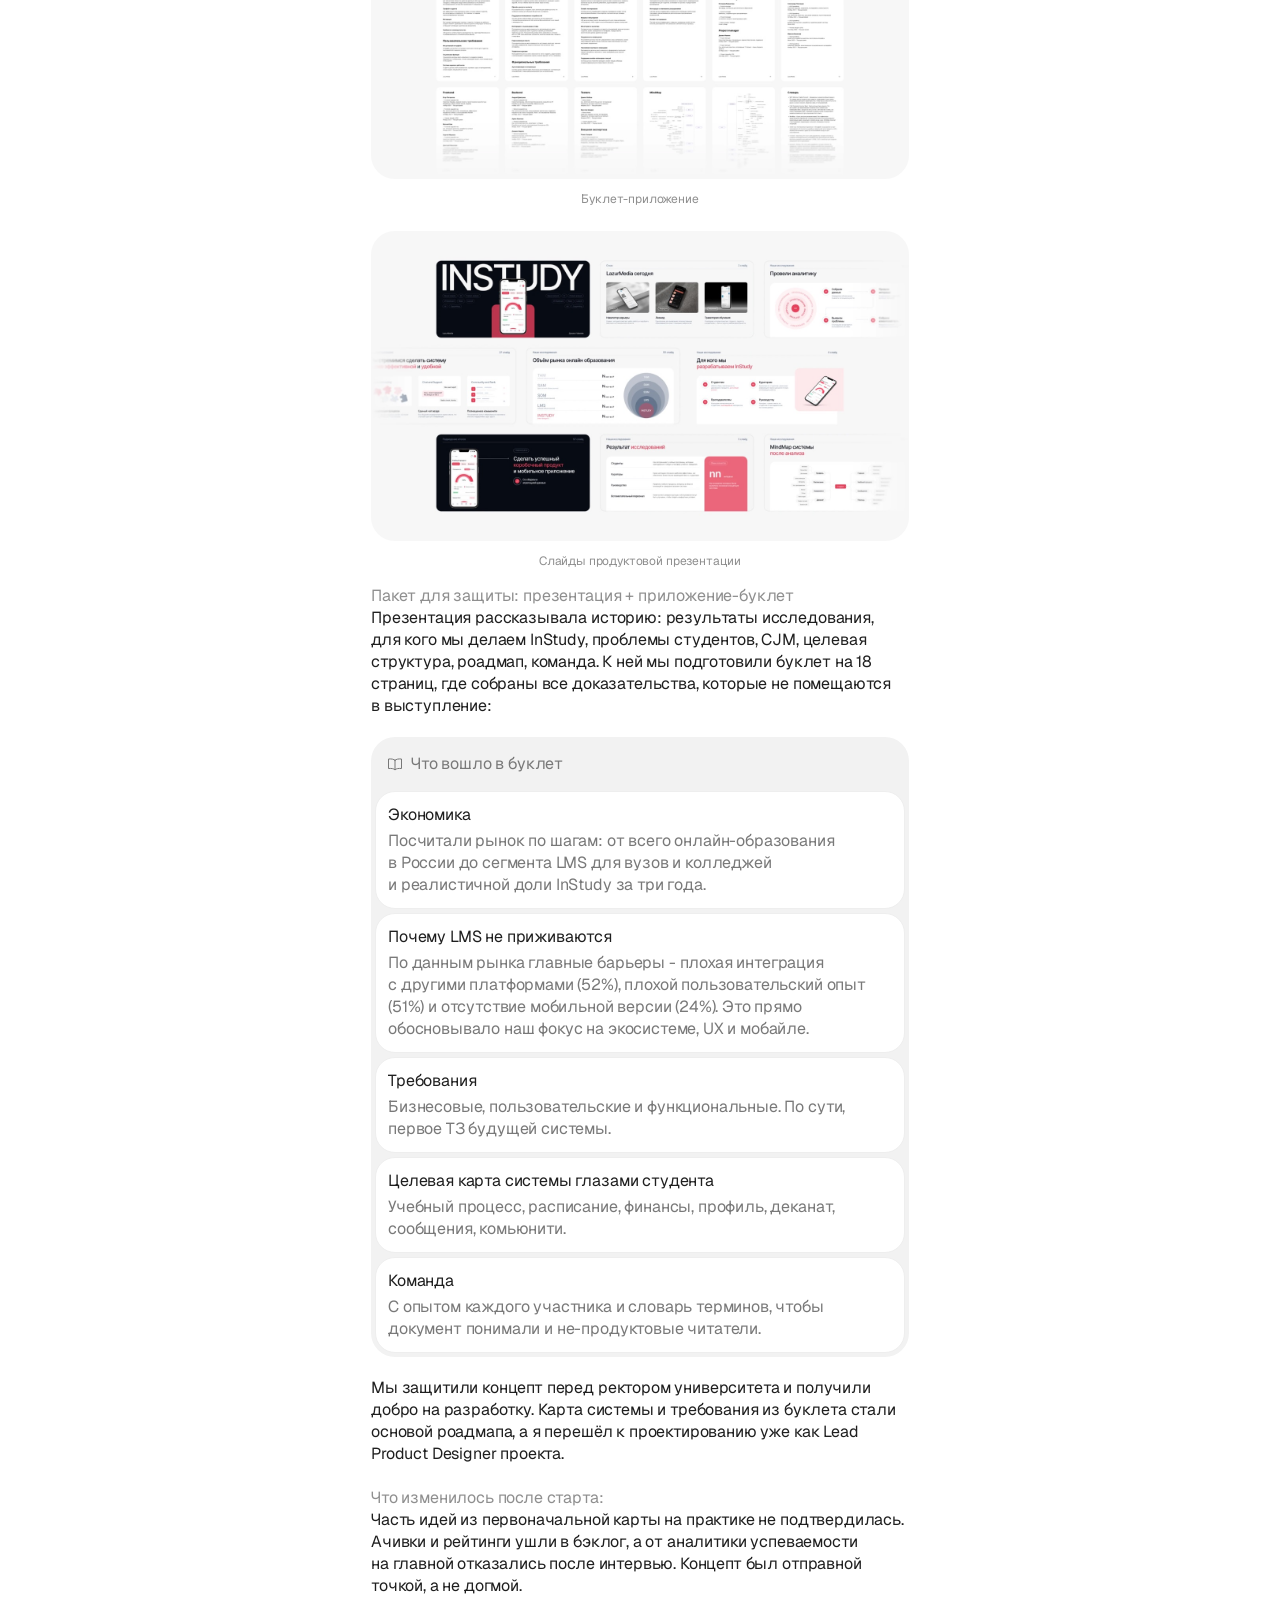
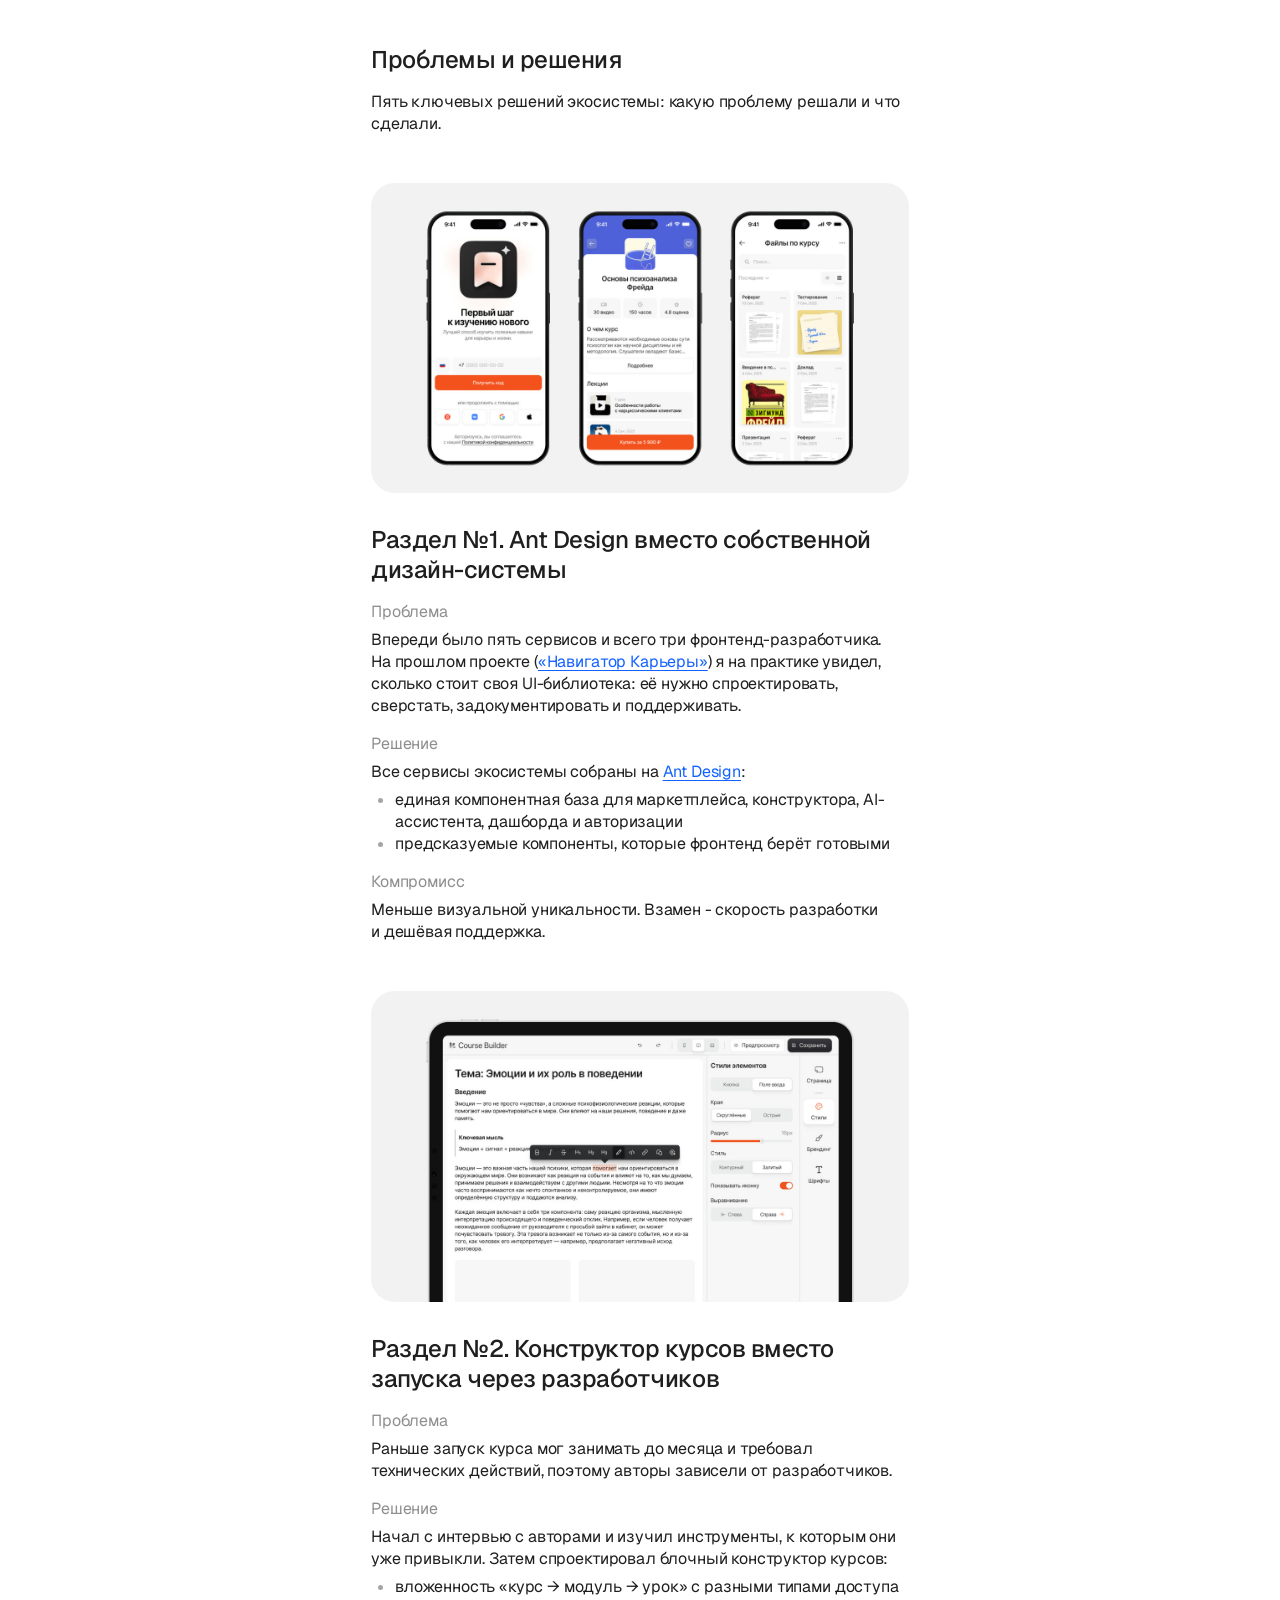
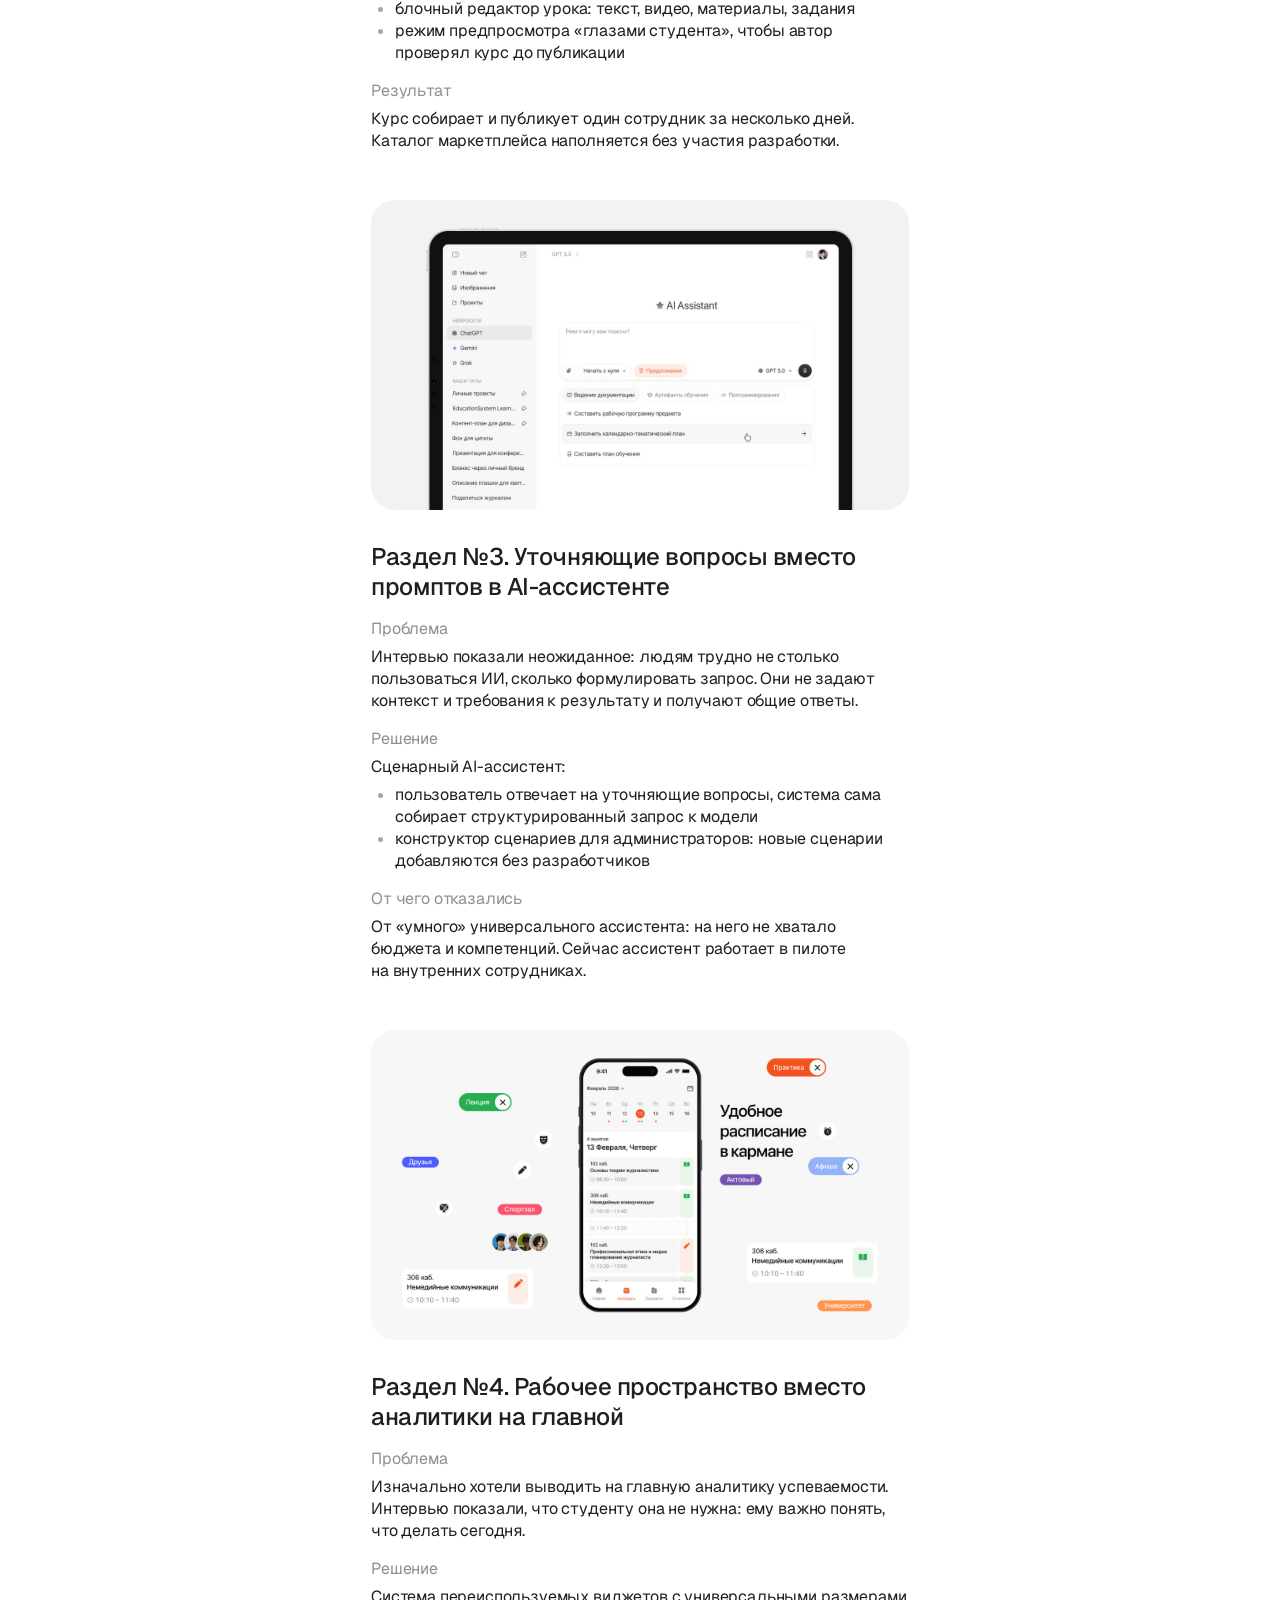
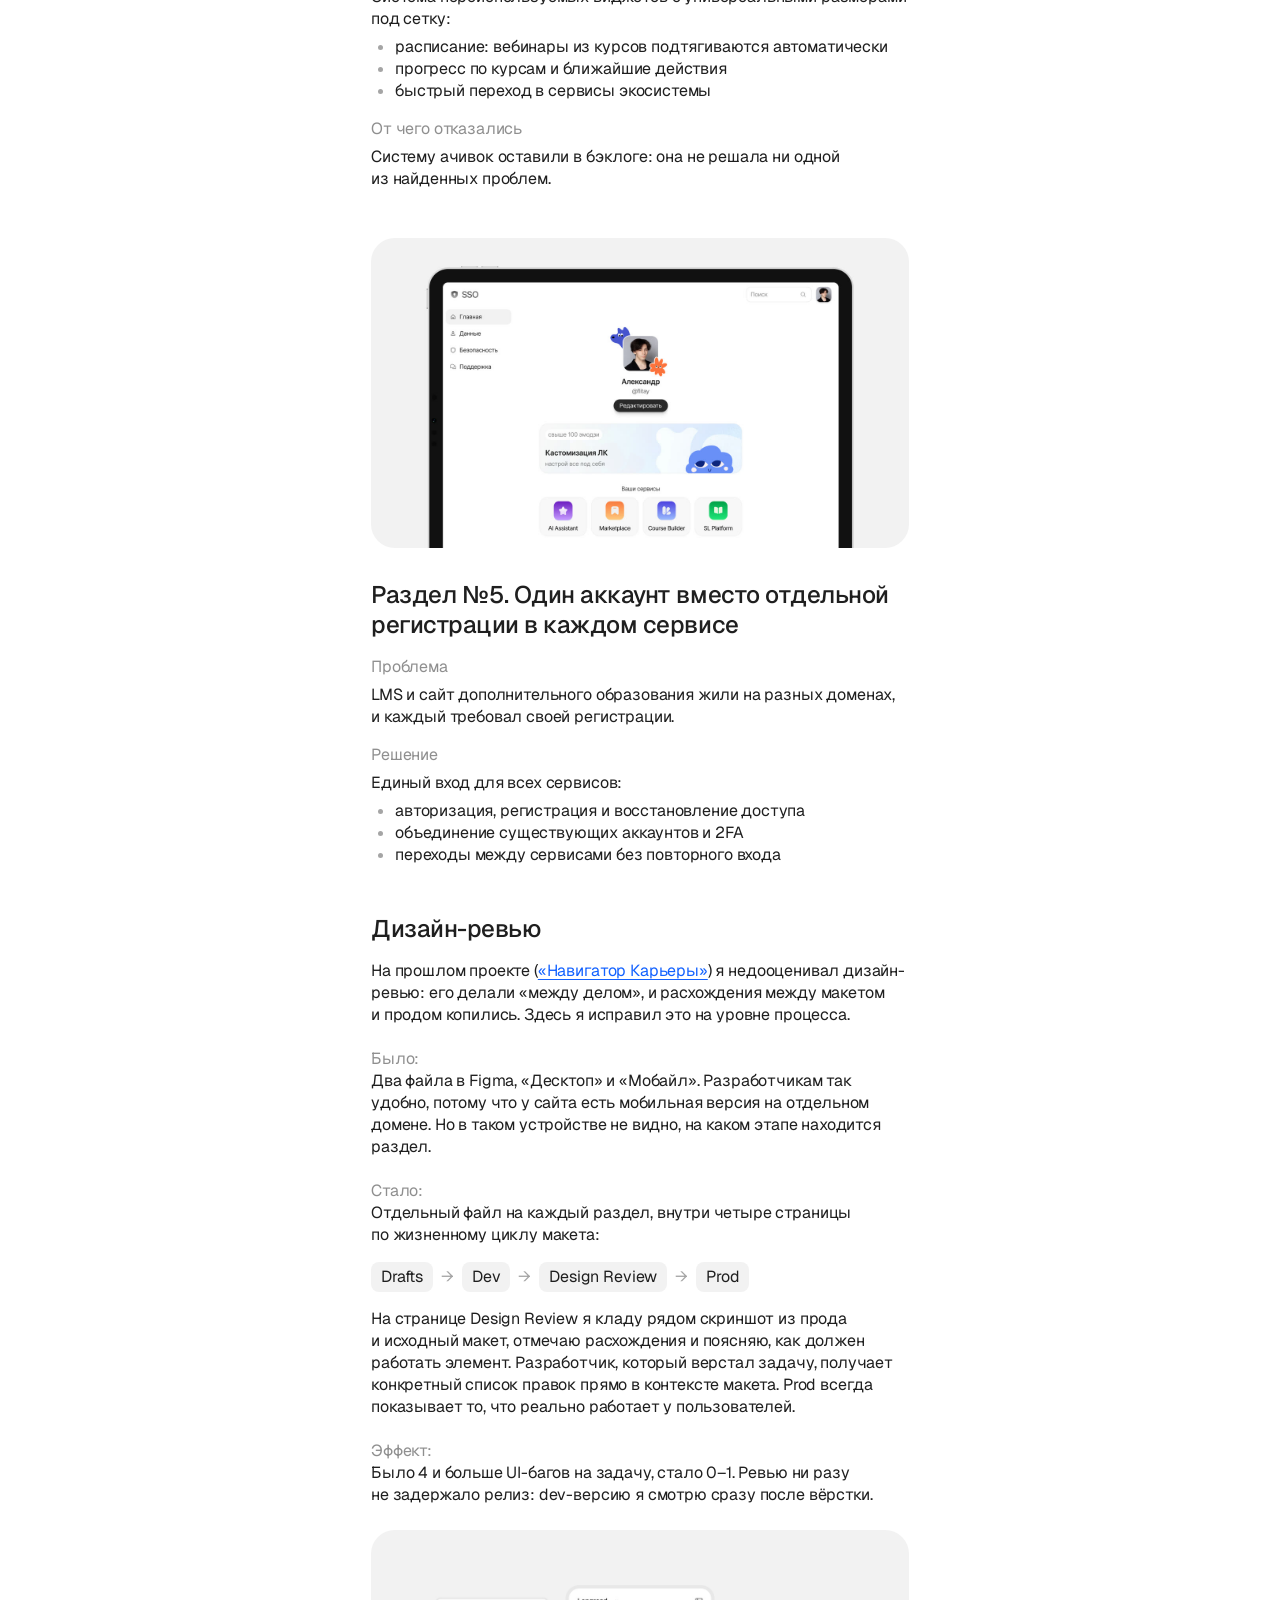
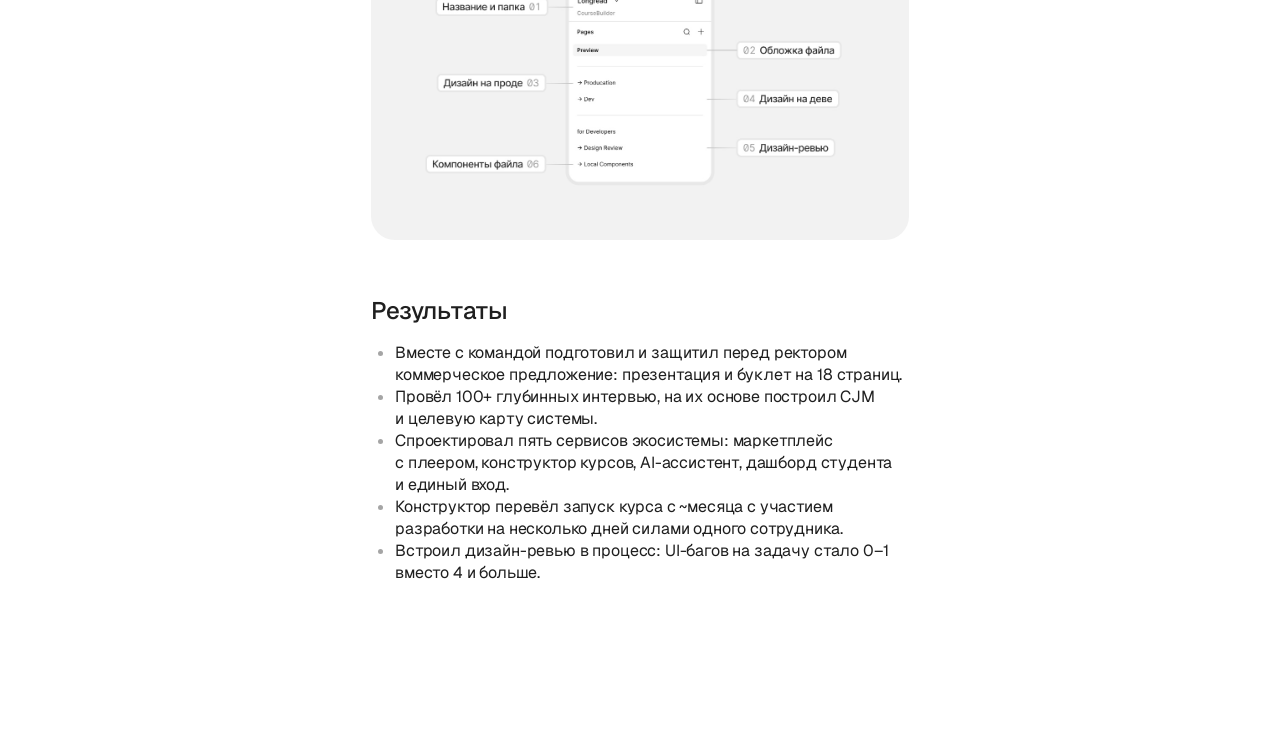
==== commit 0411354e: "Education: экономика рынка без конкретных сумм Co-Authored-By: Claude Opus 5.5 <noreply@anthropic.co" ====
--- a/education/index.html
+++ b/education/index.html
@@ -11,8 +11,8 @@
   <meta name="theme-color" content="#FFFFFF">
   <link rel="icon" type="image/png" href="../assets/img/favicon.png">
   <link rel="preload" href="../assets/fonts/Geist.woff2" as="font" type="font/woff2" crossorigin>
-  <link rel="stylesheet" href="../case.css">
-  <link rel="stylesheet" href="../contact.css">
+  <link rel="stylesheet" href="../case.css?v=20261025">
+  <link rel="stylesheet" href="../contact.css?v=20261025">
   <script>document.documentElement.classList.add('js');try{var k='seen:'+location.pathname;if(sessionStorage.getItem(k))document.documentElement.classList.add('seen');sessionStorage.setItem(k,'1')}catch(e){}</script>
   <!-- Vercel Web Analytics -->
   <script>window.va = window.va || function () { (window.vaq = window.vaq || []).push(arguments); };</script>
@@ -47,7 +47,7 @@
     <section class="block" id="research">
       <div class="inset reveal">
         <h2 class="h2" data-toc="1" data-toc-label="С чего всё началось">С&nbsp;чего всё началось: проект нужно было выиграть</h2>
-        <div class="prose"><p>В&nbsp;2023 году наша команда из <a class="link-preview" href="../navigator/">«Навигатора Карьеры»<span class="link-preview__card" aria-hidden="true"><img src="../assets/cases/navigator/cover.jpg" alt="" loading="lazy"><span class="link-preview__meta"><span class="link-preview__title">Навигатор Карьеры</span><span class="link-preview__year">2020&nbsp;- 2024</span></span><span class="link-preview__cta">Открыть кейс →</span></span></a> (LazurMedia) готовила для&nbsp;МИП коммерческое предложение по&nbsp;модернизации LMS InStudy. Задача была не&nbsp;только нарисовать будущую систему, но&nbsp;и&nbsp;убедить руководство вуза, что&nbsp;модернизация нужна, оправдана рынком и&nbsp;что&nbsp;с&nbsp;ней справимся именно мы.</p><p class="c-gap"><span class="lead-label">Исследование:</span><br>Два месяца ушли на&nbsp;то, чтобы понять, для&nbsp;кого мы&nbsp;строим систему и&nbsp;что&nbsp;в&nbsp;ней болит:</p><ul><li>глубинные интервью 1-на-1 со&nbsp;студентами, ответы сведены в&nbsp;общую базу;</li><li>CJM студента в&nbsp;десктопе и&nbsp;мобайле;</li><li>MindMap системы до&nbsp;и&nbsp;после анализа: что&nbsp;есть, что&nbsp;лишнее, чего не&nbsp;хватает.</li></ul></div><figure class="picture"><img src="../assets/cases/education/booklet.jpg" alt="Буклет-приложение InStudy на 18 страниц: содержание, проблемы внедрения LMS, экономика, требования, команда, MindMap" width="1364" height="785" loading="lazy"></figure><p class="c-caption">Буклет-приложение</p><figure class="picture"><img src="../assets/cases/education/presentation.jpg" alt="Слайды продуктовой презентации InStudy: аналитика, объём рынка, для кого мы разрабатываем, результаты исследований, MindMap" width="1364" height="785" loading="lazy"></figure><p class="c-caption">Слайды продуктовой презентации</p><div class="prose"><p><span class="lead-label">Пакет для&nbsp;защиты: презентация + приложение-буклет</span><br>Презентация рассказывала историю: результаты исследования, для&nbsp;кого мы&nbsp;делаем InStudy, проблемы студентов, CJM, целевая структура, роадмап, команда. К&nbsp;ней мы&nbsp;подготовили буклет на&nbsp;18 страниц, где собраны все доказательства, которые не&nbsp;помещаются в&nbsp;выступление:</p></div><div class="g-card"><div class="g-card__head"><img src="../assets/cases/icons/booklet.svg" alt="">Что вошло в буклет</div><div class="g-card__item g-point"><p class="g-point__title">Экономика</p><p class="g-point__text">Оценка рынка от&nbsp;онлайн-образования в&nbsp;РФ&nbsp;(474 млрд ₽) до&nbsp;сегмента LMS для вузов и&nbsp;колледжей (2,3 млрд ₽) и&nbsp;реалистичной доли InStudy за&nbsp;три года (200 млн ₽).</p></div><div class="g-card__item g-point"><p class="g-point__title">Почему LMS не&nbsp;приживаются</p><p class="g-point__text">По&nbsp;данным рынка главные барьеры&nbsp;- плохая интеграция с&nbsp;другими платформами (52%), плохой пользовательский опыт (51%) и&nbsp;отсутствие мобильной версии (24%). Это прямо обосновывало наш фокус на&nbsp;экосистеме, UX&nbsp;и&nbsp;мобайле.</p></div><div class="g-card__item g-point"><p class="g-point__title">Требования</p><p class="g-point__text">Бизнесовые, пользовательские и&nbsp;функциональные. По&nbsp;сути, первое ТЗ&nbsp;будущей системы.</p></div><div class="g-card__item g-point"><p class="g-point__title">Целевая карта системы глазами студента</p><p class="g-point__text">Учебный процесс, расписание, финансы, профиль, деканат, сообщения, комьюнити.</p></div><div class="g-card__item g-point"><p class="g-point__title">Команда</p><p class="g-point__text">С&nbsp;опытом каждого участника и&nbsp;словарь терминов, чтобы документ понимали и&nbsp;не-продуктовые читатели.</p></div></div><div class="prose"><p>Мы&nbsp;защитили концепт перед ректором университета и&nbsp;получили добро на&nbsp;разработку. Карта системы и&nbsp;требования из&nbsp;буклета стали основой роадмапа, а&nbsp;я&nbsp;перешёл к&nbsp;проектированию уже как&nbsp;Lead Product Designer проекта.</p><p class="c-gap"><span class="lead-label">Что&nbsp;изменилось после старта:</span><br>Часть идей из&nbsp;первоначальной карты на&nbsp;практике не&nbsp;подтвердилась. Ачивки и&nbsp;рейтинги ушли в&nbsp;бэклог, а&nbsp;от&nbsp;аналитики успеваемости на&nbsp;главной отказались после интервью. Концепт был отправной точкой, а&nbsp;не&nbsp;догмой.</p></div>
+        <div class="prose"><p>В&nbsp;2023 году наша команда из <a class="link-preview" href="../navigator/">«Навигатора Карьеры»<span class="link-preview__card" aria-hidden="true"><img src="../assets/cases/navigator/cover.jpg" alt="" loading="lazy"><span class="link-preview__meta"><span class="link-preview__title">Навигатор Карьеры</span><span class="link-preview__year">2020&nbsp;- 2024</span></span><span class="link-preview__cta">Открыть кейс →</span></span></a> (LazurMedia) готовила для&nbsp;МИП коммерческое предложение по&nbsp;модернизации LMS InStudy. Задача была не&nbsp;только нарисовать будущую систему, но&nbsp;и&nbsp;убедить руководство вуза, что&nbsp;модернизация нужна, оправдана рынком и&nbsp;что&nbsp;с&nbsp;ней справимся именно мы.</p><p class="c-gap"><span class="lead-label">Исследование:</span><br>Два месяца ушли на&nbsp;то, чтобы понять, для&nbsp;кого мы&nbsp;строим систему и&nbsp;что&nbsp;в&nbsp;ней болит:</p><ul><li>глубинные интервью 1-на-1 со&nbsp;студентами, ответы сведены в&nbsp;общую базу;</li><li>CJM студента в&nbsp;десктопе и&nbsp;мобайле;</li><li>MindMap системы до&nbsp;и&nbsp;после анализа: что&nbsp;есть, что&nbsp;лишнее, чего не&nbsp;хватает.</li></ul></div><figure class="picture"><img src="../assets/cases/education/booklet.jpg" alt="Буклет-приложение InStudy на 18 страниц: содержание, проблемы внедрения LMS, экономика, требования, команда, MindMap" width="1364" height="785" loading="lazy"></figure><p class="c-caption">Буклет-приложение</p><figure class="picture"><img src="../assets/cases/education/presentation.jpg" alt="Слайды продуктовой презентации InStudy: аналитика, объём рынка, для кого мы разрабатываем, результаты исследований, MindMap" width="1364" height="785" loading="lazy"></figure><p class="c-caption">Слайды продуктовой презентации</p><div class="prose"><p><span class="lead-label">Пакет для&nbsp;защиты: презентация + приложение-буклет</span><br>Презентация рассказывала историю: результаты исследования, для&nbsp;кого мы&nbsp;делаем InStudy, проблемы студентов, CJM, целевая структура, роадмап, команда. К&nbsp;ней мы&nbsp;подготовили буклет на&nbsp;18 страниц, где собраны все доказательства, которые не&nbsp;помещаются в&nbsp;выступление:</p></div><div class="g-card"><div class="g-card__head"><img src="../assets/cases/icons/booklet.svg" alt="">Что вошло в буклет</div><div class="g-card__item g-point"><p class="g-point__title">Экономика</p><p class="g-point__text">Посчитали рынок по&nbsp;шагам: от&nbsp;всего онлайн-образования в&nbsp;России до&nbsp;сегмента LMS для вузов и&nbsp;колледжей и&nbsp;реалистичной доли InStudy за&nbsp;три года.</p></div><div class="g-card__item g-point"><p class="g-point__title">Почему LMS не&nbsp;приживаются</p><p class="g-point__text">По&nbsp;данным рынка главные барьеры&nbsp;- плохая интеграция с&nbsp;другими платформами (52%), плохой пользовательский опыт (51%) и&nbsp;отсутствие мобильной версии (24%). Это прямо обосновывало наш фокус на&nbsp;экосистеме, UX&nbsp;и&nbsp;мобайле.</p></div><div class="g-card__item g-point"><p class="g-point__title">Требования</p><p class="g-point__text">Бизнесовые, пользовательские и&nbsp;функциональные. По&nbsp;сути, первое ТЗ&nbsp;будущей системы.</p></div><div class="g-card__item g-point"><p class="g-point__title">Целевая карта системы глазами студента</p><p class="g-point__text">Учебный процесс, расписание, финансы, профиль, деканат, сообщения, комьюнити.</p></div><div class="g-card__item g-point"><p class="g-point__title">Команда</p><p class="g-point__text">С&nbsp;опытом каждого участника и&nbsp;словарь терминов, чтобы документ понимали и&nbsp;не-продуктовые читатели.</p></div></div><div class="prose"><p>Мы&nbsp;защитили концепт перед ректором университета и&nbsp;получили добро на&nbsp;разработку. Карта системы и&nbsp;требования из&nbsp;буклета стали основой роадмапа, а&nbsp;я&nbsp;перешёл к&nbsp;проектированию уже как&nbsp;Lead Product Designer проекта.</p><p class="c-gap"><span class="lead-label">Что&nbsp;изменилось после старта:</span><br>Часть идей из&nbsp;первоначальной карты на&nbsp;практике не&nbsp;подтвердилась. Ачивки и&nbsp;рейтинги ушли в&nbsp;бэклог, а&nbsp;от&nbsp;аналитики успеваемости на&nbsp;главной отказались после интервью. Концепт был отправной точкой, а&nbsp;не&nbsp;догмой.</p></div>
       </div>
     </section>
     <section class="block" id="solutions">
@@ -113,7 +113,7 @@
     <a href="../navigator/" data-tip="Навигатор Карьеры" aria-label="Следующий кейс: Навигатор Карьеры"><img src="../assets/cases/icons/nav-next.svg" alt=""></a>
   </nav>
 
-  <script src="../case.js" defer></script>
-  <script src="../contact.js" defer></script>
+  <script src="../case.js?v=20261025" defer></script>
+  <script src="../contact.js?v=20261025" defer></script>
 </body>
 </html>
--- a/contact.css
+++ b/contact.css
@@ -49,8 +49,20 @@
   transition: background-color .2s;
 }
 .contact__row:hover, .contact__row:focus-visible { background: #F4F4F4; }
+/* разделитель между пунктами: короче строки на радиус скругления с каждой стороны — без «ушек» у подсветки */
+.contact__row { position: relative; }
+.contact__row:not(:last-child)::after {
+  content: ""; position: absolute; left: 16px; right: 16px; bottom: 0;
+  height: 1px; background: #EEEEEE;
+}
 .contact__icon { display: grid; place-items: center; color: rgba(31, 31, 31, .35); }
-.contact__icon svg { width: 22px; height: 22px; }
+.contact__icon svg { width: 20px; height: auto; display: block; }
+/* оптическая подгонка: у иконок разная форма, поэтому разная ширина, чтобы на глаз они были одного размера */
+.contact__icon--mail svg { width: 20px; }
+.contact__icon--tg svg { width: 19px; }
+.contact__icon--ig svg { width: 17px; }
+.contact__icon--pin svg { width: 18px; }
+.contact__icon--cv svg { width: 15px; }
 .contact__text { display: flex; flex-direction: column; gap: 2px; min-width: 0; }
 .contact__label { font-size: 14px; line-height: 20px; color: rgba(31, 31, 31, .5); }
 .contact__value { font-size: 16px; line-height: 22px; letter-spacing: -0.01em; overflow-wrap: anywhere; }
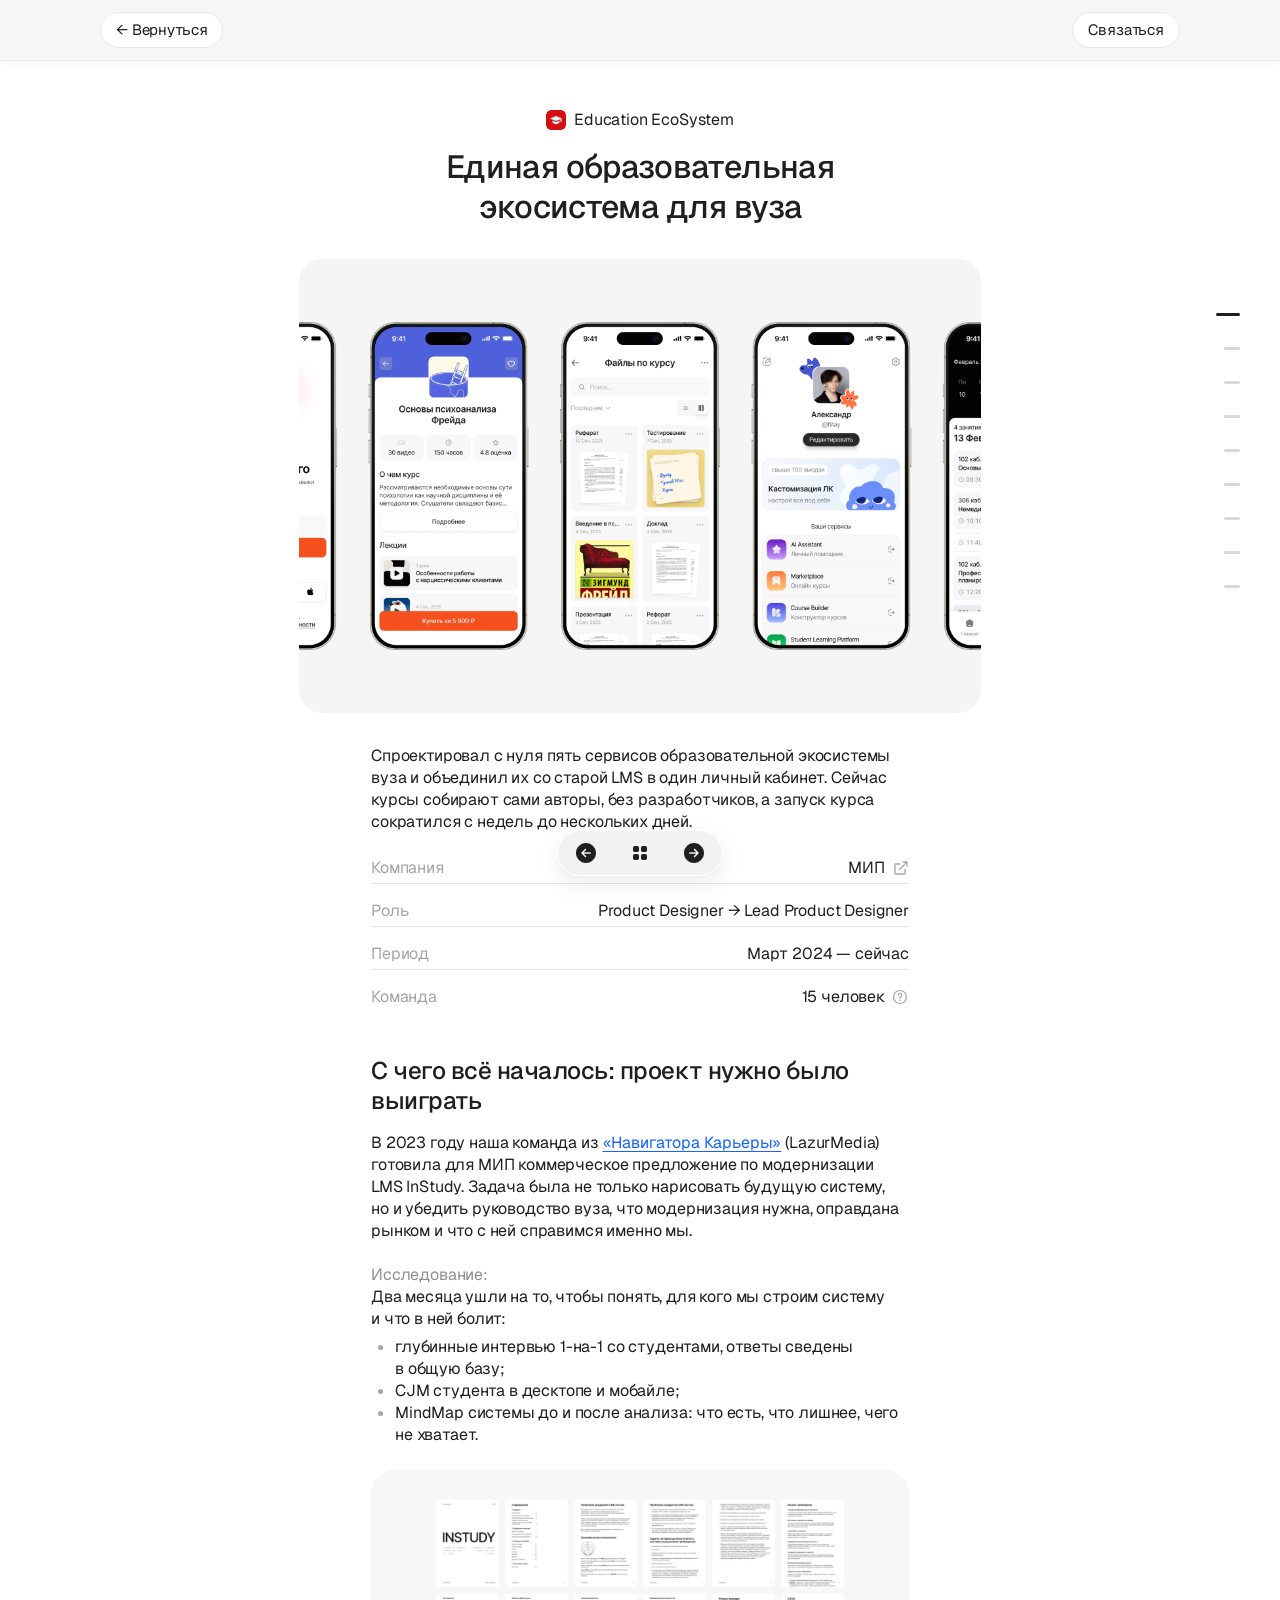
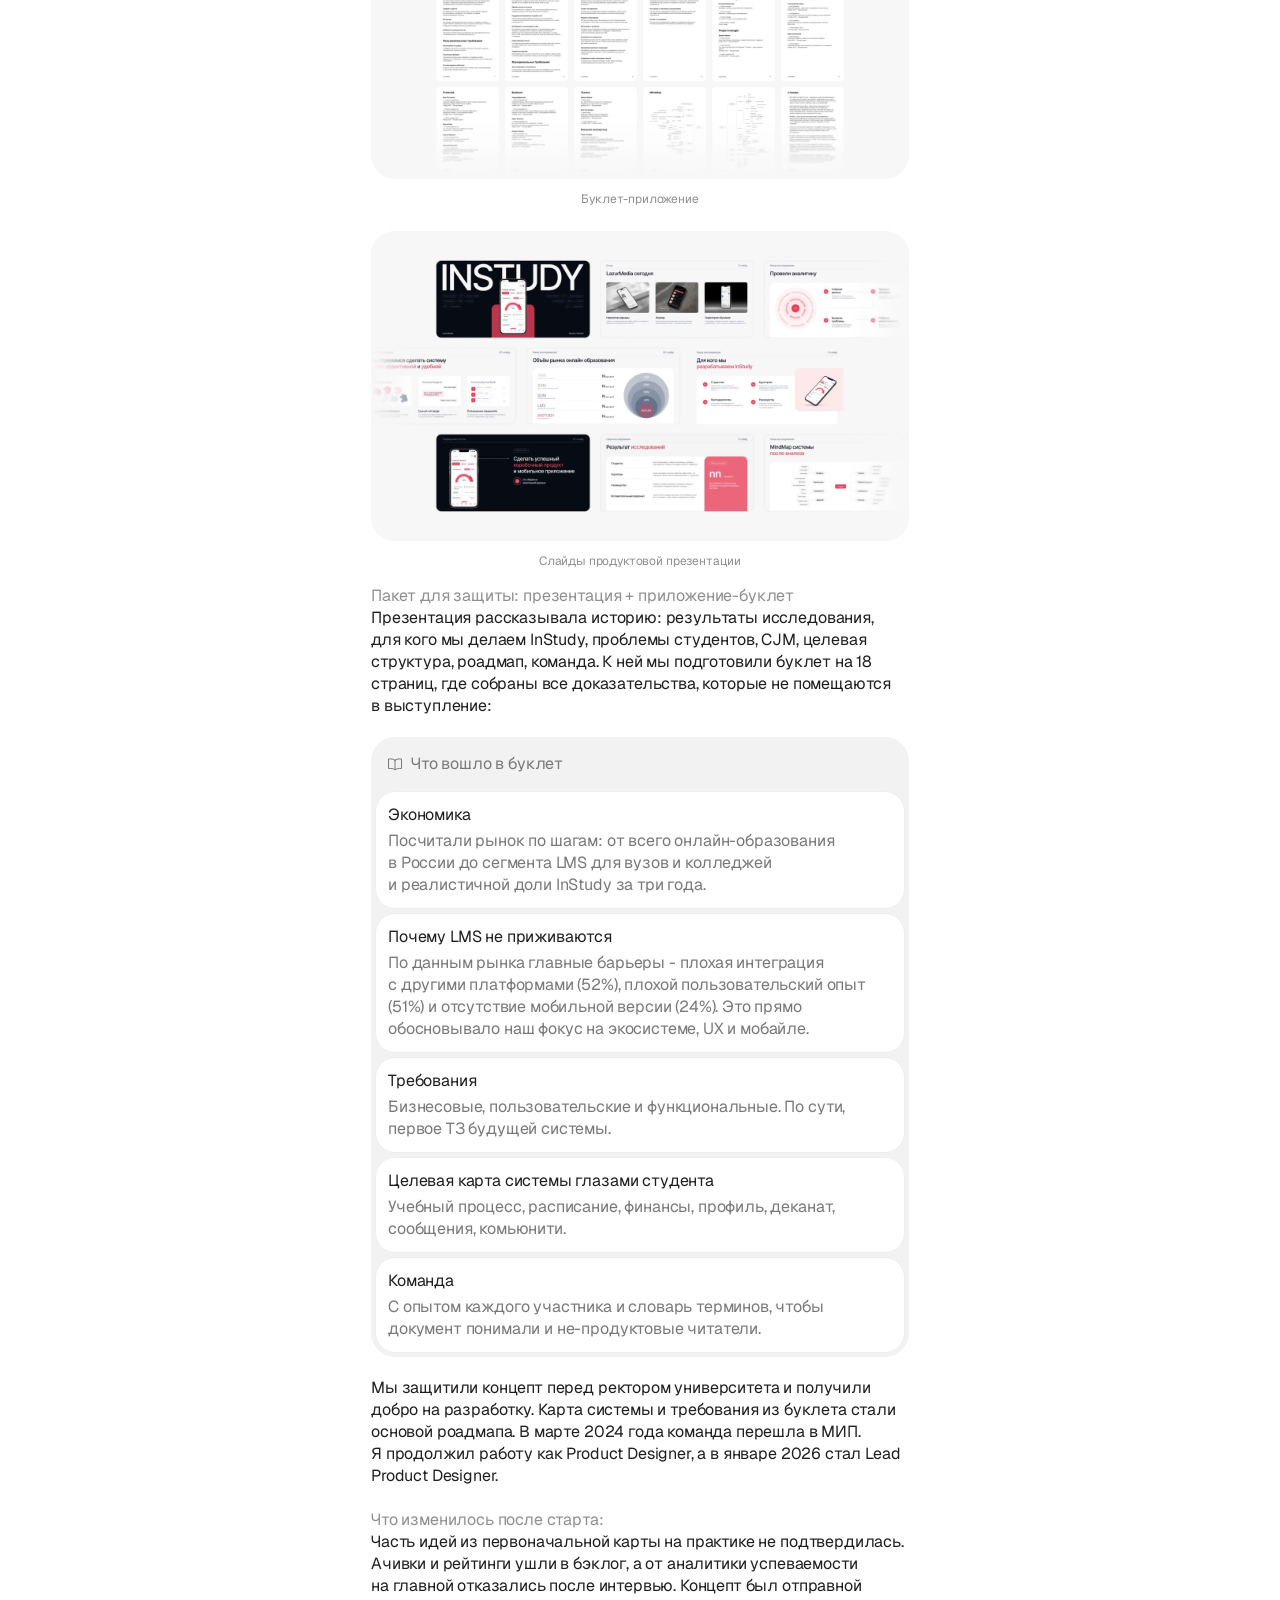
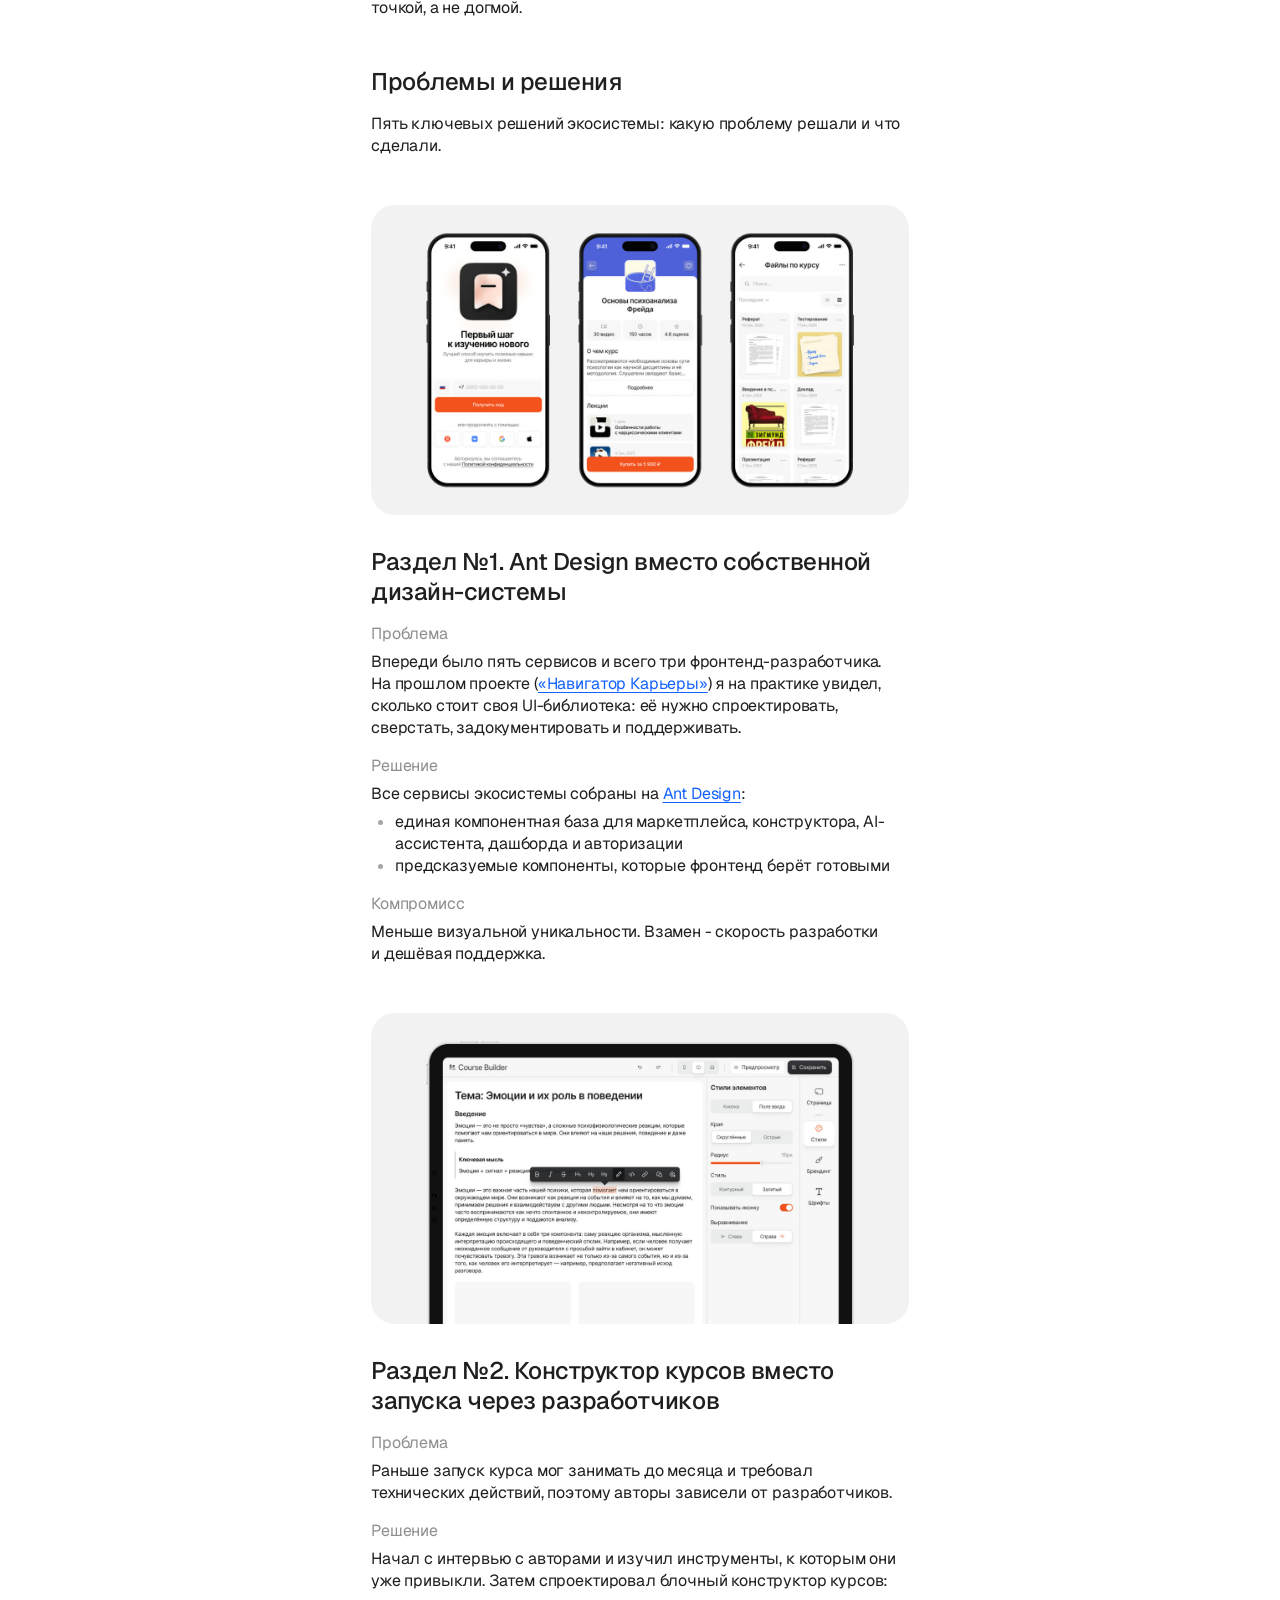
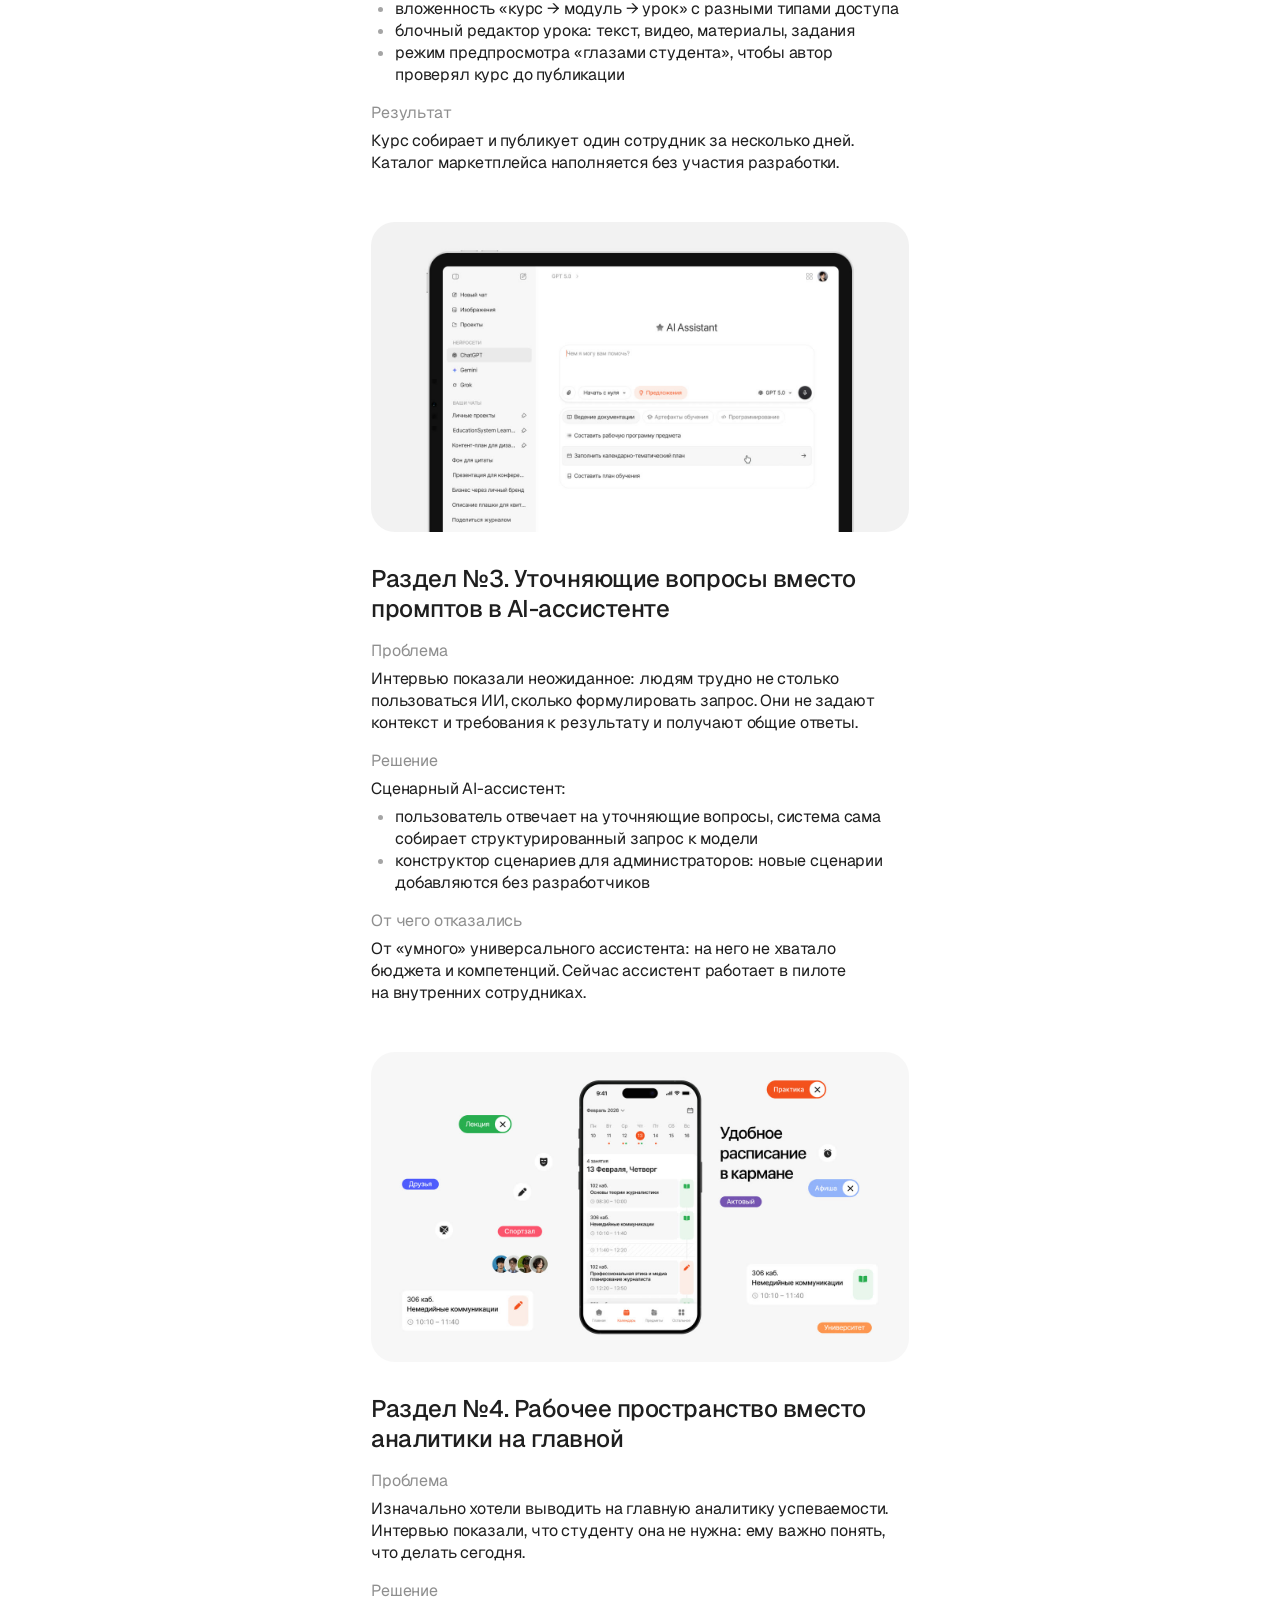
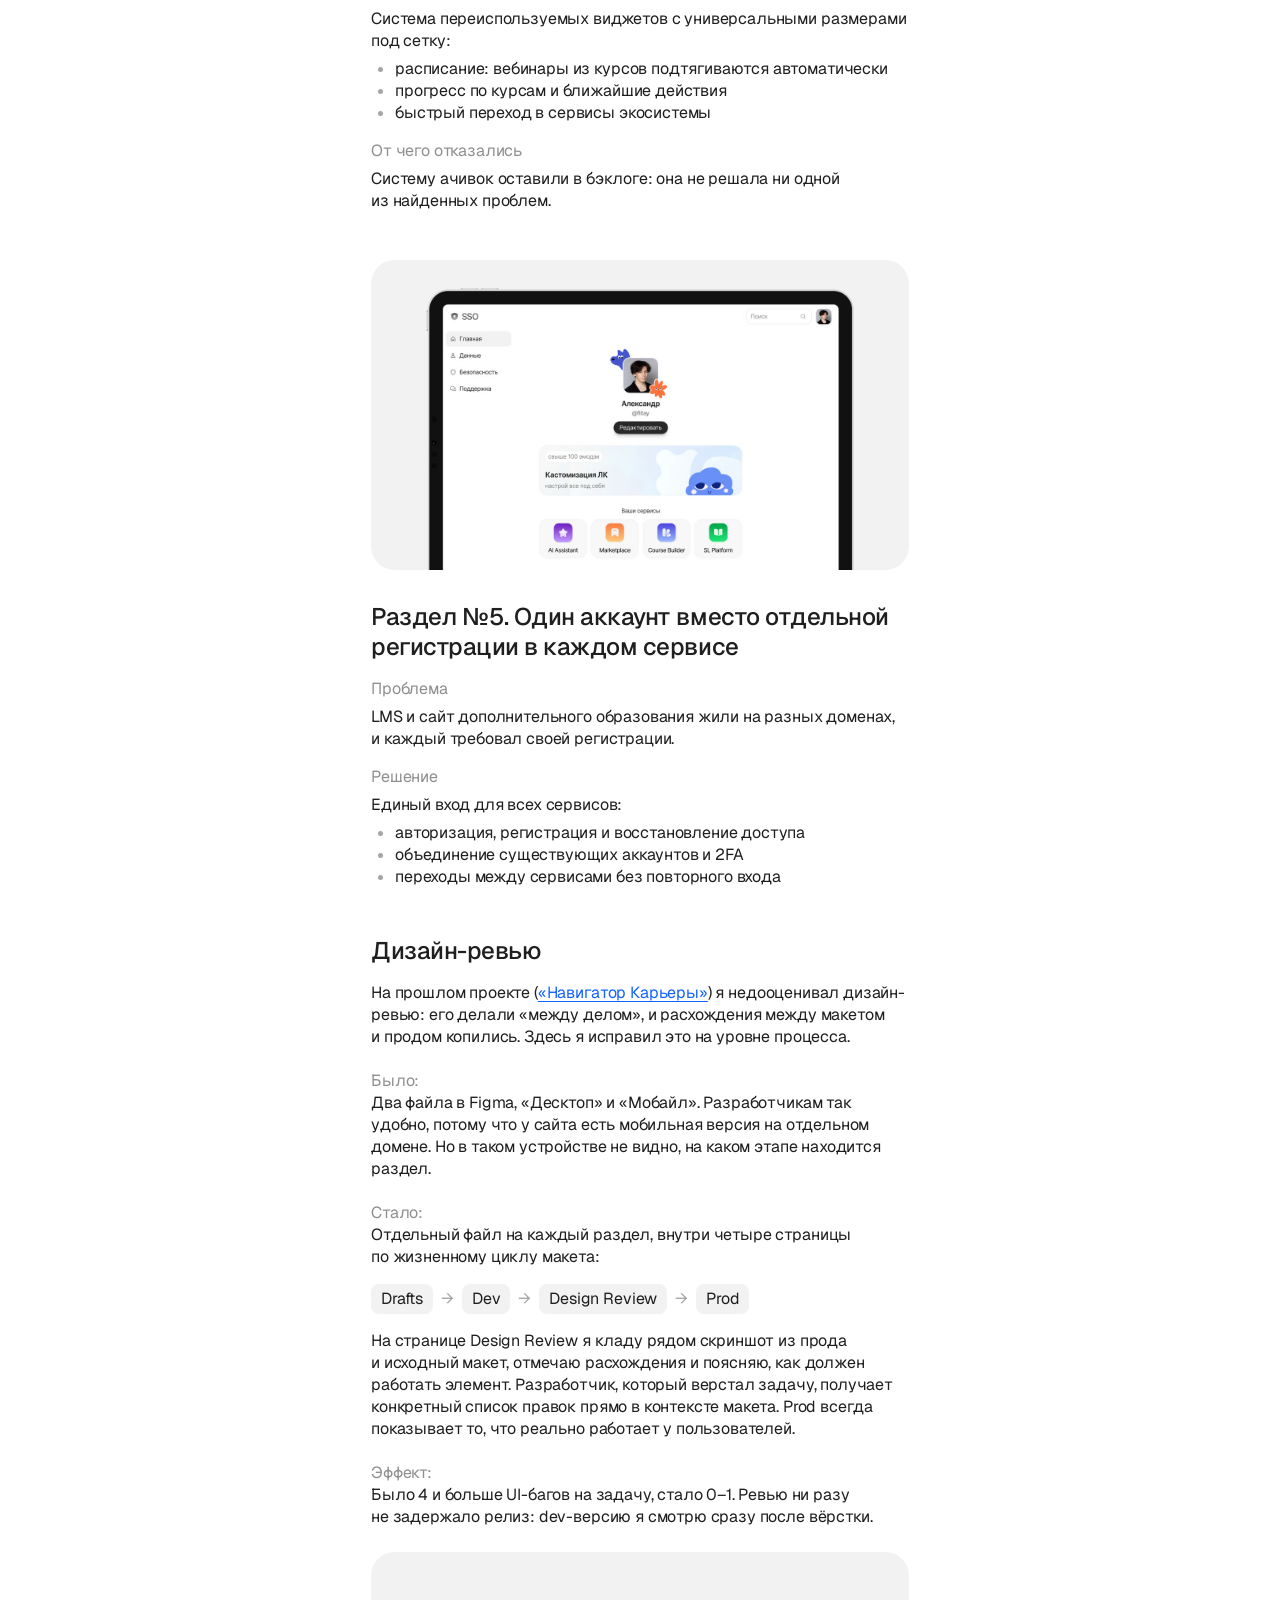
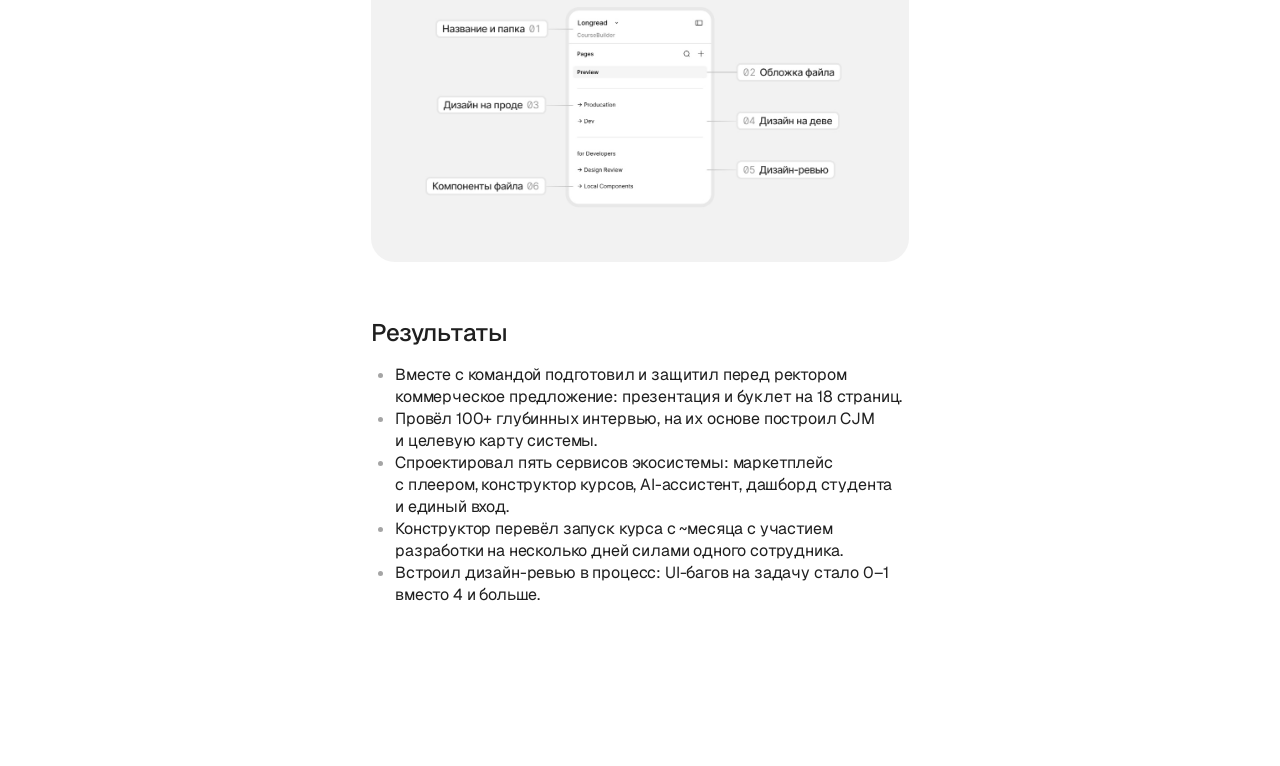
==== commit 523fc632: "fix text" ====
--- a/education/index.html
+++ b/education/index.html
@@ -39,7 +39,7 @@
       <section class="block reveal">
         <div class="inset">
           <div class="prose"><p>Спроектировал с&nbsp;нуля пять сервисов образовательной экосистемы вуза и&nbsp;объединил их&nbsp;со&nbsp;старой LMS в&nbsp;один личный кабинет. Сейчас курсы собирают сами авторы, без&nbsp;разработчиков, а&nbsp;запуск курса сократился с&nbsp;недель до&nbsp;нескольких дней.</p></div>
-          <div class="points"><div class="point"><span class="point__label">Компания</span><a class="company-link" href="https://inpsycho.ru/" target="_blank" rel="noopener" data-tip="Перейти на сайт">МИП<img src="../assets/cases/icons/link-a.svg" alt=""></a></div><div class="point"><span class="point__label">Роль</span><span>Lead Product Designer</span></div><div class="point"><span class="point__label">Период</span><span>2023 - Сейчас</span></div><div class="point"><span class="point__label">Команда</span><span class="team">15 человек<button class="team-info" type="button" data-tip="Владелец продукта, PM, тимлид, аналитик, 3 фронтенд- и 4 бэкенд-разработчика, 3 системных администратора, QA" data-tip-wrap aria-label="Состав команды: Владелец продукта, PM, тимлид, аналитик, 3 фронтенд- и 4 бэкенд-разработчика, 3 системных администратора, QA"><svg viewBox="0 0 16 16" fill="none" aria-hidden="true"><circle cx="8" cy="8" r="6.5" stroke="currentColor" stroke-width="1.2"/><path d="M6.3 6.2a1.8 1.8 0 1 1 2.6 1.6c-.5.3-.9.6-.9 1.2v.3" stroke="currentColor" stroke-width="1.2" stroke-linecap="round"/><circle cx="8" cy="11.3" r=".75" fill="currentColor"/></svg></button></span></div></div>
+          <div class="points"><div class="point"><span class="point__label">Компания</span><a class="company-link" href="https://inpsycho.ru/" target="_blank" rel="noopener" data-tip="Перейти на сайт">МИП<img src="../assets/cases/icons/link-a.svg" alt=""></a></div><div class="point"><span class="point__label">Роль</span><span>Product Designer → Lead Product Designer</span></div><div class="point"><span class="point__label">Период</span><span>Март 2024 — сейчас</span></div><div class="point"><span class="point__label">Команда</span><span class="team">15 человек<button class="team-info" type="button" data-tip="Владелец продукта, PM, тимлид, аналитик, 3 фронтенд- и 4 бэкенд-разработчика, 3 системных администратора, QA" data-tip-wrap aria-label="Состав команды: Владелец продукта, PM, тимлид, аналитик, 3 фронтенд- и 4 бэкенд-разработчика, 3 системных администратора, QA"><svg viewBox="0 0 16 16" fill="none" aria-hidden="true"><circle cx="8" cy="8" r="6.5" stroke="currentColor" stroke-width="1.2"/><path d="M6.3 6.2a1.8 1.8 0 1 1 2.6 1.6c-.5.3-.9.6-.9 1.2v.3" stroke="currentColor" stroke-width="1.2" stroke-linecap="round"/><circle cx="8" cy="11.3" r=".75" fill="currentColor"/></svg></button></span></div></div>
         </div>
       </section>
     </div>
@@ -47,7 +47,7 @@
     <section class="block" id="research">
       <div class="inset reveal">
         <h2 class="h2" data-toc="1" data-toc-label="С чего всё началось">С&nbsp;чего всё началось: проект нужно было выиграть</h2>
-        <div class="prose"><p>В&nbsp;2023 году наша команда из <a class="link-preview" href="../navigator/">«Навигатора Карьеры»<span class="link-preview__card" aria-hidden="true"><img src="../assets/cases/navigator/cover.jpg" alt="" loading="lazy"><span class="link-preview__meta"><span class="link-preview__title">Навигатор Карьеры</span><span class="link-preview__year">2020&nbsp;- 2024</span></span><span class="link-preview__cta">Открыть кейс →</span></span></a> (LazurMedia) готовила для&nbsp;МИП коммерческое предложение по&nbsp;модернизации LMS InStudy. Задача была не&nbsp;только нарисовать будущую систему, но&nbsp;и&nbsp;убедить руководство вуза, что&nbsp;модернизация нужна, оправдана рынком и&nbsp;что&nbsp;с&nbsp;ней справимся именно мы.</p><p class="c-gap"><span class="lead-label">Исследование:</span><br>Два месяца ушли на&nbsp;то, чтобы понять, для&nbsp;кого мы&nbsp;строим систему и&nbsp;что&nbsp;в&nbsp;ней болит:</p><ul><li>глубинные интервью 1-на-1 со&nbsp;студентами, ответы сведены в&nbsp;общую базу;</li><li>CJM студента в&nbsp;десктопе и&nbsp;мобайле;</li><li>MindMap системы до&nbsp;и&nbsp;после анализа: что&nbsp;есть, что&nbsp;лишнее, чего не&nbsp;хватает.</li></ul></div><figure class="picture"><img src="../assets/cases/education/booklet.jpg" alt="Буклет-приложение InStudy на 18 страниц: содержание, проблемы внедрения LMS, экономика, требования, команда, MindMap" width="1364" height="785" loading="lazy"></figure><p class="c-caption">Буклет-приложение</p><figure class="picture"><img src="../assets/cases/education/presentation.jpg" alt="Слайды продуктовой презентации InStudy: аналитика, объём рынка, для кого мы разрабатываем, результаты исследований, MindMap" width="1364" height="785" loading="lazy"></figure><p class="c-caption">Слайды продуктовой презентации</p><div class="prose"><p><span class="lead-label">Пакет для&nbsp;защиты: презентация + приложение-буклет</span><br>Презентация рассказывала историю: результаты исследования, для&nbsp;кого мы&nbsp;делаем InStudy, проблемы студентов, CJM, целевая структура, роадмап, команда. К&nbsp;ней мы&nbsp;подготовили буклет на&nbsp;18 страниц, где собраны все доказательства, которые не&nbsp;помещаются в&nbsp;выступление:</p></div><div class="g-card"><div class="g-card__head"><img src="../assets/cases/icons/booklet.svg" alt="">Что вошло в буклет</div><div class="g-card__item g-point"><p class="g-point__title">Экономика</p><p class="g-point__text">Посчитали рынок по&nbsp;шагам: от&nbsp;всего онлайн-образования в&nbsp;России до&nbsp;сегмента LMS для вузов и&nbsp;колледжей и&nbsp;реалистичной доли InStudy за&nbsp;три года.</p></div><div class="g-card__item g-point"><p class="g-point__title">Почему LMS не&nbsp;приживаются</p><p class="g-point__text">По&nbsp;данным рынка главные барьеры&nbsp;- плохая интеграция с&nbsp;другими платформами (52%), плохой пользовательский опыт (51%) и&nbsp;отсутствие мобильной версии (24%). Это прямо обосновывало наш фокус на&nbsp;экосистеме, UX&nbsp;и&nbsp;мобайле.</p></div><div class="g-card__item g-point"><p class="g-point__title">Требования</p><p class="g-point__text">Бизнесовые, пользовательские и&nbsp;функциональные. По&nbsp;сути, первое ТЗ&nbsp;будущей системы.</p></div><div class="g-card__item g-point"><p class="g-point__title">Целевая карта системы глазами студента</p><p class="g-point__text">Учебный процесс, расписание, финансы, профиль, деканат, сообщения, комьюнити.</p></div><div class="g-card__item g-point"><p class="g-point__title">Команда</p><p class="g-point__text">С&nbsp;опытом каждого участника и&nbsp;словарь терминов, чтобы документ понимали и&nbsp;не-продуктовые читатели.</p></div></div><div class="prose"><p>Мы&nbsp;защитили концепт перед ректором университета и&nbsp;получили добро на&nbsp;разработку. Карта системы и&nbsp;требования из&nbsp;буклета стали основой роадмапа, а&nbsp;я&nbsp;перешёл к&nbsp;проектированию уже как&nbsp;Lead Product Designer проекта.</p><p class="c-gap"><span class="lead-label">Что&nbsp;изменилось после старта:</span><br>Часть идей из&nbsp;первоначальной карты на&nbsp;практике не&nbsp;подтвердилась. Ачивки и&nbsp;рейтинги ушли в&nbsp;бэклог, а&nbsp;от&nbsp;аналитики успеваемости на&nbsp;главной отказались после интервью. Концепт был отправной точкой, а&nbsp;не&nbsp;догмой.</p></div>
+        <div class="prose"><p>В&nbsp;2023 году наша команда из <a class="link-preview" href="../navigator/">«Навигатора Карьеры»<span class="link-preview__card" aria-hidden="true"><img src="../assets/cases/navigator/cover.jpg" alt="" loading="lazy"><span class="link-preview__meta"><span class="link-preview__title">Навигатор Карьеры</span><span class="link-preview__year">2021&nbsp;— 2024</span></span><span class="link-preview__cta">Открыть кейс →</span></span></a> (LazurMedia) готовила для&nbsp;МИП коммерческое предложение по&nbsp;модернизации LMS InStudy. Задача была не&nbsp;только нарисовать будущую систему, но&nbsp;и&nbsp;убедить руководство вуза, что&nbsp;модернизация нужна, оправдана рынком и&nbsp;что&nbsp;с&nbsp;ней справимся именно мы.</p><p class="c-gap"><span class="lead-label">Исследование:</span><br>Два месяца ушли на&nbsp;то, чтобы понять, для&nbsp;кого мы&nbsp;строим систему и&nbsp;что&nbsp;в&nbsp;ней болит:</p><ul><li>глубинные интервью 1-на-1 со&nbsp;студентами, ответы сведены в&nbsp;общую базу;</li><li>CJM студента в&nbsp;десктопе и&nbsp;мобайле;</li><li>MindMap системы до&nbsp;и&nbsp;после анализа: что&nbsp;есть, что&nbsp;лишнее, чего не&nbsp;хватает.</li></ul></div><figure class="picture"><img src="../assets/cases/education/booklet.jpg" alt="Буклет-приложение InStudy на 18 страниц: содержание, проблемы внедрения LMS, экономика, требования, команда, MindMap" width="1364" height="785" loading="lazy"></figure><p class="c-caption">Буклет-приложение</p><figure class="picture"><img src="../assets/cases/education/presentation.jpg" alt="Слайды продуктовой презентации InStudy: аналитика, объём рынка, для кого мы разрабатываем, результаты исследований, MindMap" width="1364" height="785" loading="lazy"></figure><p class="c-caption">Слайды продуктовой презентации</p><div class="prose"><p><span class="lead-label">Пакет для&nbsp;защиты: презентация + приложение-буклет</span><br>Презентация рассказывала историю: результаты исследования, для&nbsp;кого мы&nbsp;делаем InStudy, проблемы студентов, CJM, целевая структура, роадмап, команда. К&nbsp;ней мы&nbsp;подготовили буклет на&nbsp;18 страниц, где собраны все доказательства, которые не&nbsp;помещаются в&nbsp;выступление:</p></div><div class="g-card"><div class="g-card__head"><img src="../assets/cases/icons/booklet.svg" alt="">Что вошло в буклет</div><div class="g-card__item g-point"><p class="g-point__title">Экономика</p><p class="g-point__text">Посчитали рынок по&nbsp;шагам: от&nbsp;всего онлайн-образования в&nbsp;России до&nbsp;сегмента LMS для вузов и&nbsp;колледжей и&nbsp;реалистичной доли InStudy за&nbsp;три года.</p></div><div class="g-card__item g-point"><p class="g-point__title">Почему LMS не&nbsp;приживаются</p><p class="g-point__text">По&nbsp;данным рынка главные барьеры&nbsp;- плохая интеграция с&nbsp;другими платформами (52%), плохой пользовательский опыт (51%) и&nbsp;отсутствие мобильной версии (24%). Это прямо обосновывало наш фокус на&nbsp;экосистеме, UX&nbsp;и&nbsp;мобайле.</p></div><div class="g-card__item g-point"><p class="g-point__title">Требования</p><p class="g-point__text">Бизнесовые, пользовательские и&nbsp;функциональные. По&nbsp;сути, первое ТЗ&nbsp;будущей системы.</p></div><div class="g-card__item g-point"><p class="g-point__title">Целевая карта системы глазами студента</p><p class="g-point__text">Учебный процесс, расписание, финансы, профиль, деканат, сообщения, комьюнити.</p></div><div class="g-card__item g-point"><p class="g-point__title">Команда</p><p class="g-point__text">С&nbsp;опытом каждого участника и&nbsp;словарь терминов, чтобы документ понимали и&nbsp;не-продуктовые читатели.</p></div></div><div class="prose"><p>Мы&nbsp;защитили концепт перед ректором университета и&nbsp;получили добро на&nbsp;разработку. Карта системы и&nbsp;требования из&nbsp;буклета стали основой роадмапа. В&nbsp;марте 2024 года команда перешла в&nbsp;МИП. Я&nbsp;продолжил работу как Product Designer, а&nbsp;в&nbsp;январе 2026 стал Lead Product Designer.</p><p class="c-gap"><span class="lead-label">Что&nbsp;изменилось после старта:</span><br>Часть идей из&nbsp;первоначальной карты на&nbsp;практике не&nbsp;подтвердилась. Ачивки и&nbsp;рейтинги ушли в&nbsp;бэклог, а&nbsp;от&nbsp;аналитики успеваемости на&nbsp;главной отказались после интервью. Концепт был отправной точкой, а&nbsp;не&nbsp;догмой.</p></div>
       </div>
     </section>
     <section class="block" id="solutions">
@@ -60,7 +60,7 @@
       <div class="inset reveal">
         <figure class="picture"><img src="../assets/cases/education/marketplace.jpg" alt="Маркетплейс курсов на Ant Design" width="1286" height="742" loading="lazy"></figure>
         <h3 class="h3" data-toc="2" data-toc-label="Ant Design">Раздел №1. Ant Design вместо собственной дизайн-системы</h3>
-        <div class="prose"><p class="c-label c-label--first">Проблема</p><p>Впереди было пять сервисов и&nbsp;всего три фронтенд-разработчика. На&nbsp;прошлом проекте (<a class="link-preview" href="../navigator/">«Навигатор Карьеры»<span class="link-preview__card" aria-hidden="true"><img src="../assets/cases/navigator/cover.jpg" alt="" loading="lazy"><span class="link-preview__meta"><span class="link-preview__title">Навигатор Карьеры</span><span class="link-preview__year">2020&nbsp;- 2024</span></span><span class="link-preview__cta">Открыть кейс →</span></span></a>) я&nbsp;на&nbsp;практике увидел, сколько стоит своя UI-библиотека: её&nbsp;нужно спроектировать, сверстать, задокументировать и&nbsp;поддерживать.</p><p class="c-label">Решение</p><p>Все сервисы экосистемы собраны на <a class="text-link" href="https://ant.design/" target="_blank" rel="noopener">Ant Design</a>:</p><ul><li>единая компонентная база для&nbsp;маркетплейса, конструктора, AI-ассистента, дашборда и&nbsp;авторизации</li><li>предсказуемые компоненты, которые фронтенд берёт готовыми</li></ul><p class="c-label">Компромисс</p><p>Меньше визуальной уникальности. Взамен&nbsp;- скорость разработки и&nbsp;дешёвая поддержка.</p></div>
+        <div class="prose"><p class="c-label c-label--first">Проблема</p><p>Впереди было пять сервисов и&nbsp;всего три фронтенд-разработчика. На&nbsp;прошлом проекте (<a class="link-preview" href="../navigator/">«Навигатор Карьеры»<span class="link-preview__card" aria-hidden="true"><img src="../assets/cases/navigator/cover.jpg" alt="" loading="lazy"><span class="link-preview__meta"><span class="link-preview__title">Навигатор Карьеры</span><span class="link-preview__year">2021&nbsp;— 2024</span></span><span class="link-preview__cta">Открыть кейс →</span></span></a>) я&nbsp;на&nbsp;практике увидел, сколько стоит своя UI-библиотека: её&nbsp;нужно спроектировать, сверстать, задокументировать и&nbsp;поддерживать.</p><p class="c-label">Решение</p><p>Все сервисы экосистемы собраны на <a class="text-link" href="https://ant.design/" target="_blank" rel="noopener">Ant Design</a>:</p><ul><li>единая компонентная база для&nbsp;маркетплейса, конструктора, AI-ассистента, дашборда и&nbsp;авторизации</li><li>предсказуемые компоненты, которые фронтенд берёт готовыми</li></ul><p class="c-label">Компромисс</p><p>Меньше визуальной уникальности. Взамен&nbsp;- скорость разработки и&nbsp;дешёвая поддержка.</p></div>
       </div>
     </section>
     <section class="block c-hyp" id="builder">
@@ -94,7 +94,7 @@
     <section class="block" id="review">
       <div class="inset reveal">
         <h2 class="h2" data-toc="1" data-toc-label="Дизайн-ревью">Дизайн-ревью</h2>
-        <div class="prose"><p>На&nbsp;прошлом проекте (<a class="link-preview" href="../navigator/">«Навигатор Карьеры»<span class="link-preview__card" aria-hidden="true"><img src="../assets/cases/navigator/cover.jpg" alt="" loading="lazy"><span class="link-preview__meta"><span class="link-preview__title">Навигатор Карьеры</span><span class="link-preview__year">2020&nbsp;- 2024</span></span><span class="link-preview__cta">Открыть кейс →</span></span></a>) я&nbsp;недооценивал дизайн-ревью: его делали «между делом», и&nbsp;расхождения между макетом и&nbsp;продом копились. Здесь я&nbsp;исправил это&nbsp;на&nbsp;уровне процесса.</p><p class="c-gap"><span class="lead-label">Было:</span><br>Два файла в&nbsp;Figma, «Десктоп» и&nbsp;«Мобайл». Разработчикам так удобно, потому что&nbsp;у&nbsp;сайта есть мобильная версия на&nbsp;отдельном домене. Но&nbsp;в&nbsp;таком устройстве не&nbsp;видно, на&nbsp;каком этапе находится раздел.</p><p class="c-gap"><span class="lead-label">Стало:</span><br>Отдельный файл на&nbsp;каждый раздел, внутри четыре страницы по&nbsp;жизненному циклу макета:</p></div><div class="flow"><span class="chip">Drafts</span><span class="chip-arrow">→</span><span class="chip">Dev</span><span class="chip-arrow">→</span><span class="chip">Design Review</span><span class="chip-arrow">→</span><span class="chip">Prod</span></div><div class="prose"><p>На&nbsp;странице Design Review я&nbsp;кладу рядом скриншот из&nbsp;прода и&nbsp;исходный макет, отмечаю расхождения и&nbsp;поясняю, как&nbsp;должен работать элемент. Разработчик, который верстал задачу, получает конкретный список правок прямо в&nbsp;контексте макета. Prod всегда показывает то, что&nbsp;реально работает у&nbsp;пользователей.</p><p class="c-gap"><span class="lead-label">Эффект:</span><br>Было 4 и&nbsp;больше UI-багов на&nbsp;задачу, стало 0–1. Ревью ни&nbsp;разу не&nbsp;задержало релиз: dev-версию я&nbsp;смотрю сразу после вёрстки.</p></div><figure class="picture"><img src="../assets/cases/education/review.jpg" alt="Структура файла в Figma: название и папка, обложка, страницы Production и Dev, Design Review и локальные компоненты" width="1286" height="741" loading="lazy"></figure>
+        <div class="prose"><p>На&nbsp;прошлом проекте (<a class="link-preview" href="../navigator/">«Навигатор Карьеры»<span class="link-preview__card" aria-hidden="true"><img src="../assets/cases/navigator/cover.jpg" alt="" loading="lazy"><span class="link-preview__meta"><span class="link-preview__title">Навигатор Карьеры</span><span class="link-preview__year">2021&nbsp;— 2024</span></span><span class="link-preview__cta">Открыть кейс →</span></span></a>) я&nbsp;недооценивал дизайн-ревью: его делали «между делом», и&nbsp;расхождения между макетом и&nbsp;продом копились. Здесь я&nbsp;исправил это&nbsp;на&nbsp;уровне процесса.</p><p class="c-gap"><span class="lead-label">Было:</span><br>Два файла в&nbsp;Figma, «Десктоп» и&nbsp;«Мобайл». Разработчикам так удобно, потому что&nbsp;у&nbsp;сайта есть мобильная версия на&nbsp;отдельном домене. Но&nbsp;в&nbsp;таком устройстве не&nbsp;видно, на&nbsp;каком этапе находится раздел.</p><p class="c-gap"><span class="lead-label">Стало:</span><br>Отдельный файл на&nbsp;каждый раздел, внутри четыре страницы по&nbsp;жизненному циклу макета:</p></div><div class="flow"><span class="chip">Drafts</span><span class="chip-arrow">→</span><span class="chip">Dev</span><span class="chip-arrow">→</span><span class="chip">Design Review</span><span class="chip-arrow">→</span><span class="chip">Prod</span></div><div class="prose"><p>На&nbsp;странице Design Review я&nbsp;кладу рядом скриншот из&nbsp;прода и&nbsp;исходный макет, отмечаю расхождения и&nbsp;поясняю, как&nbsp;должен работать элемент. Разработчик, который верстал задачу, получает конкретный список правок прямо в&nbsp;контексте макета. Prod всегда показывает то, что&nbsp;реально работает у&nbsp;пользователей.</p><p class="c-gap"><span class="lead-label">Эффект:</span><br>Было 4 и&nbsp;больше UI-багов на&nbsp;задачу, стало 0–1. Ревью ни&nbsp;разу не&nbsp;задержало релиз: dev-версию я&nbsp;смотрю сразу после вёрстки.</p></div><figure class="picture"><img src="../assets/cases/education/review.jpg" alt="Структура файла в Figma: название и папка, обложка, страницы Production и Dev, Design Review и локальные компоненты" width="1286" height="741" loading="lazy"></figure>
       </div>
     </section>
     <section class="block" id="result">
